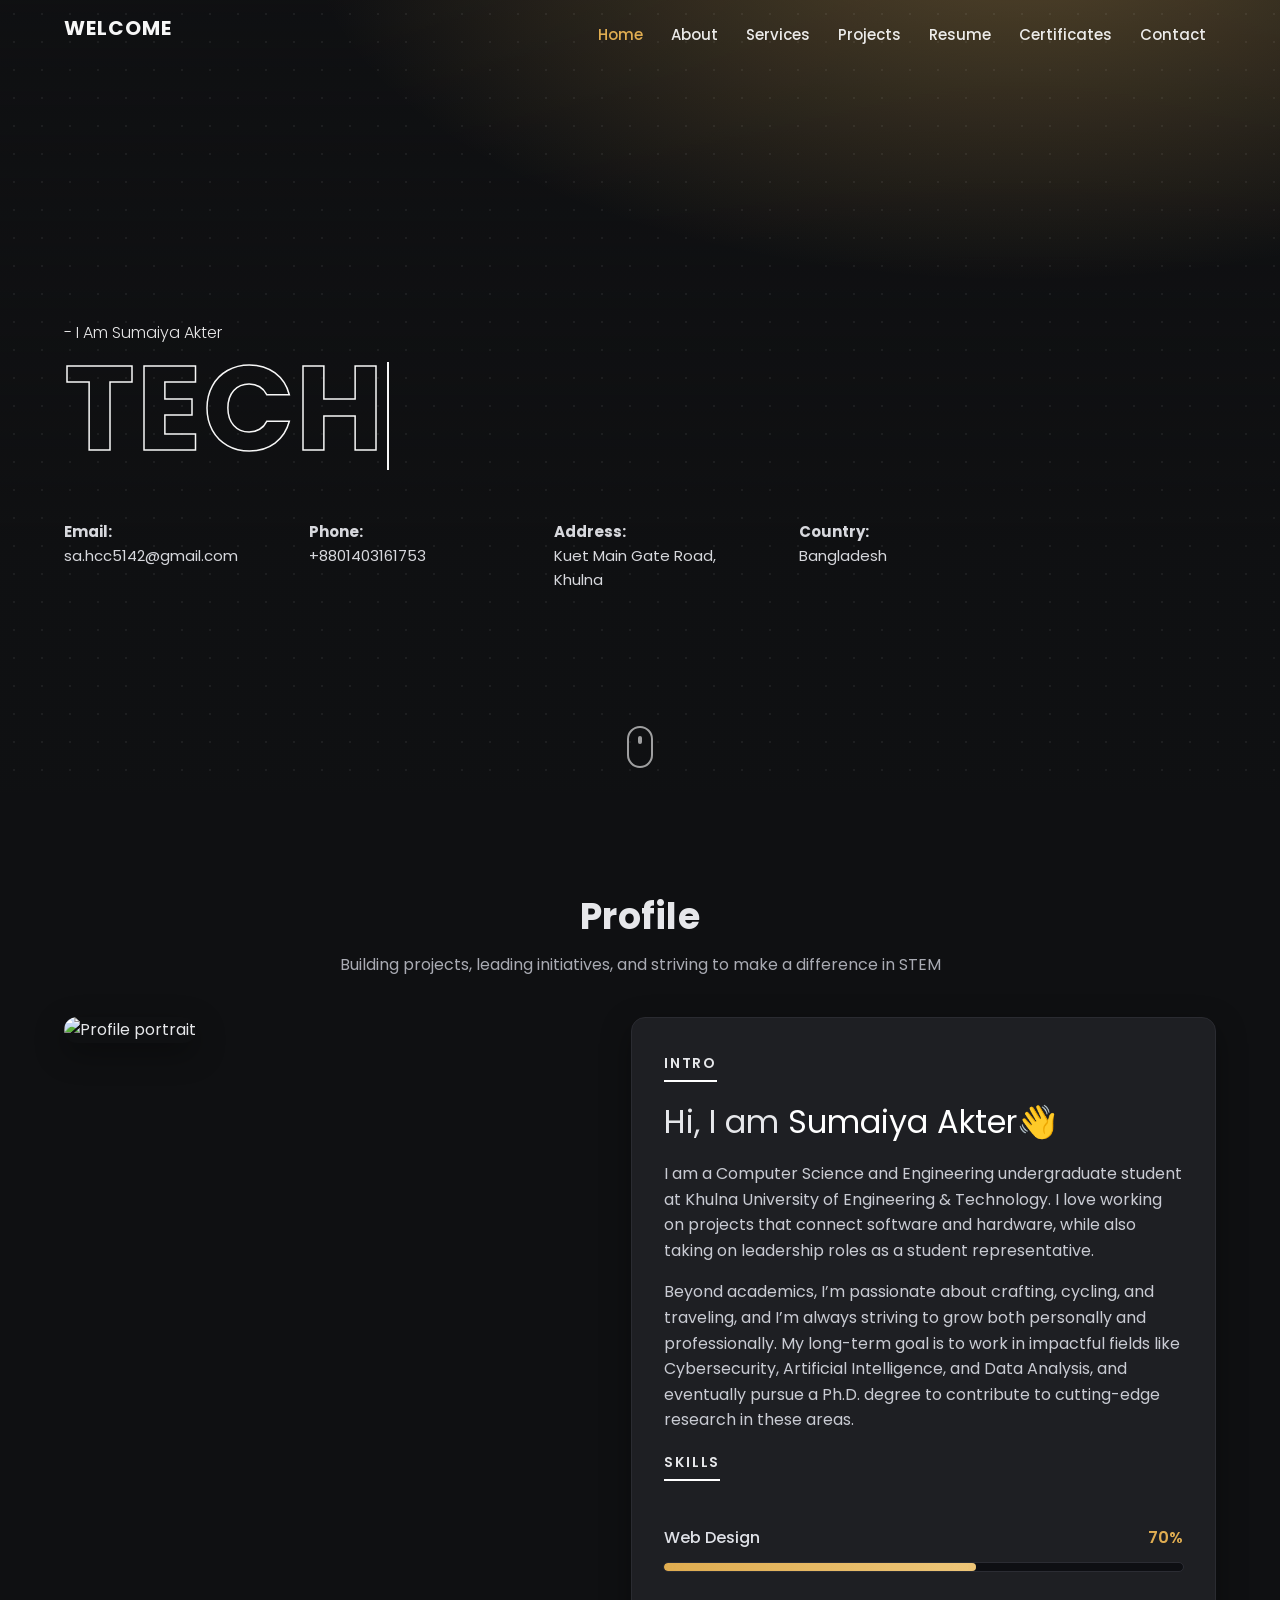
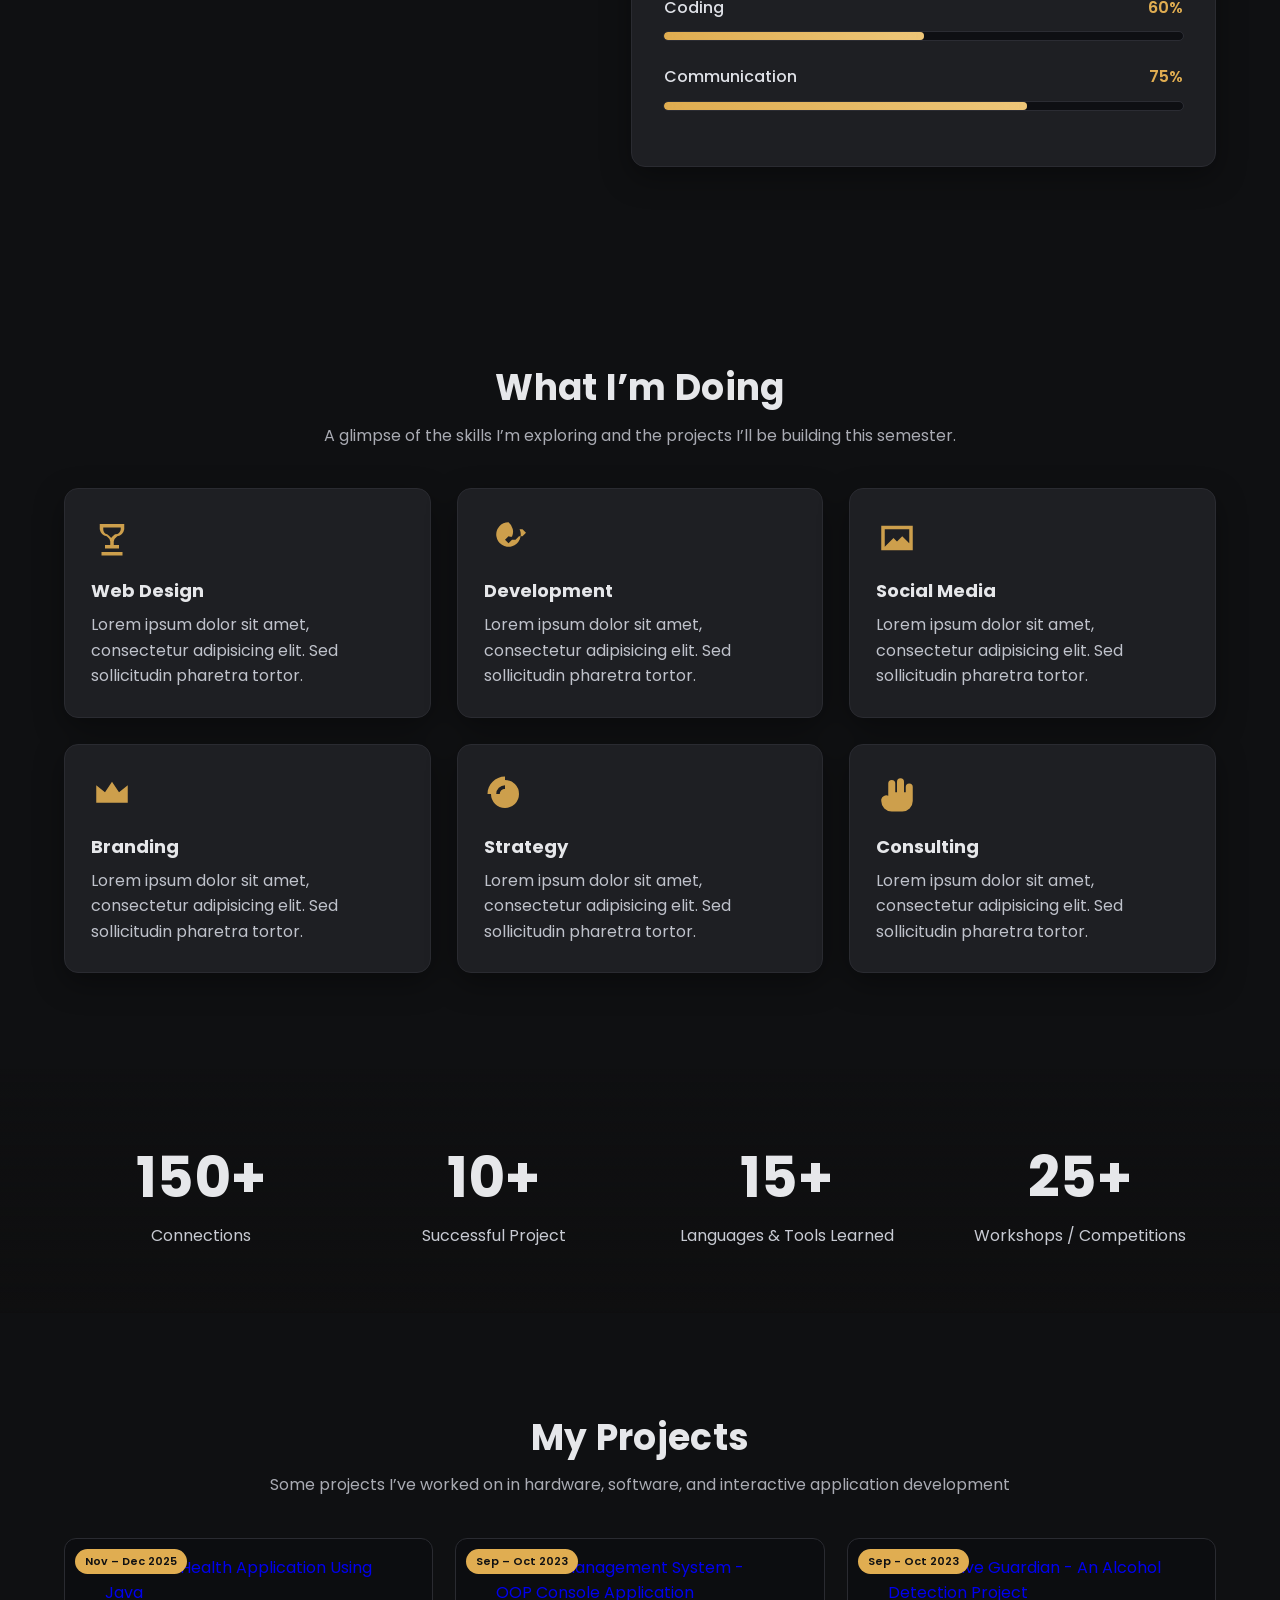
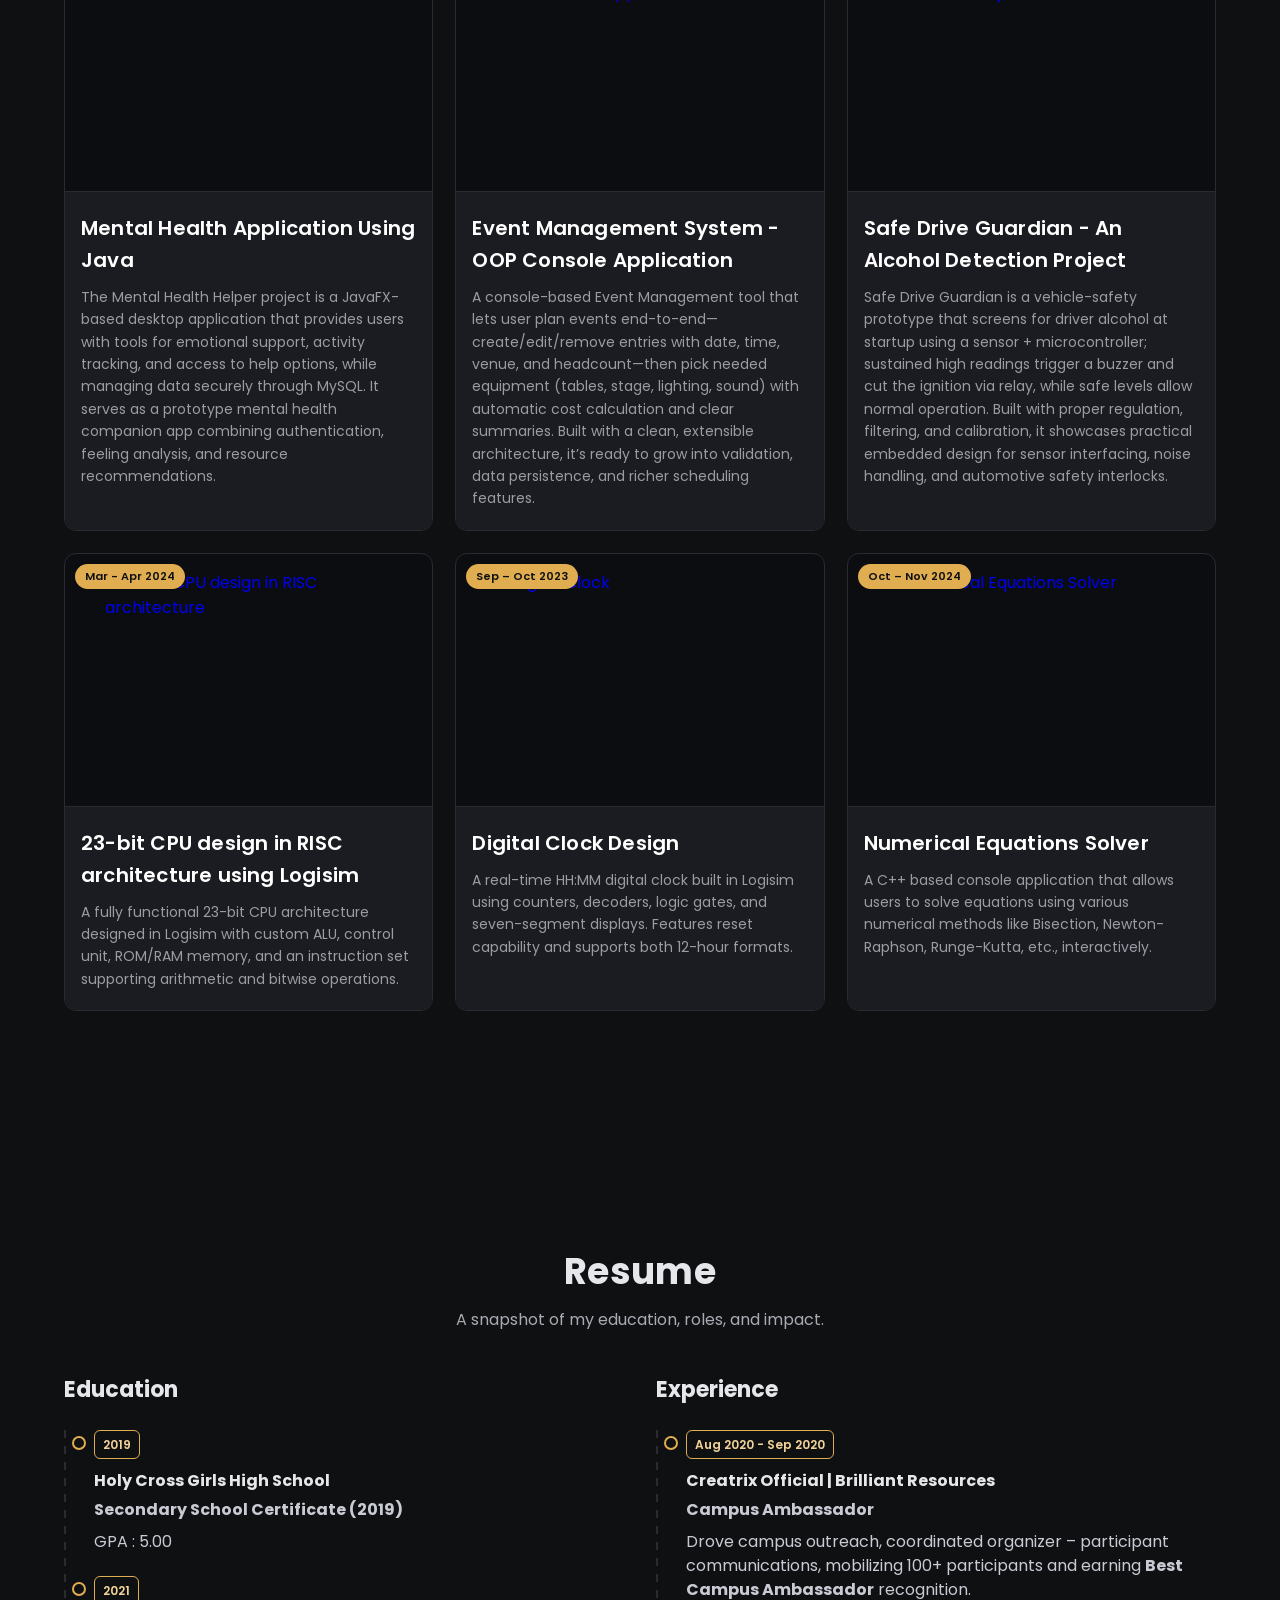
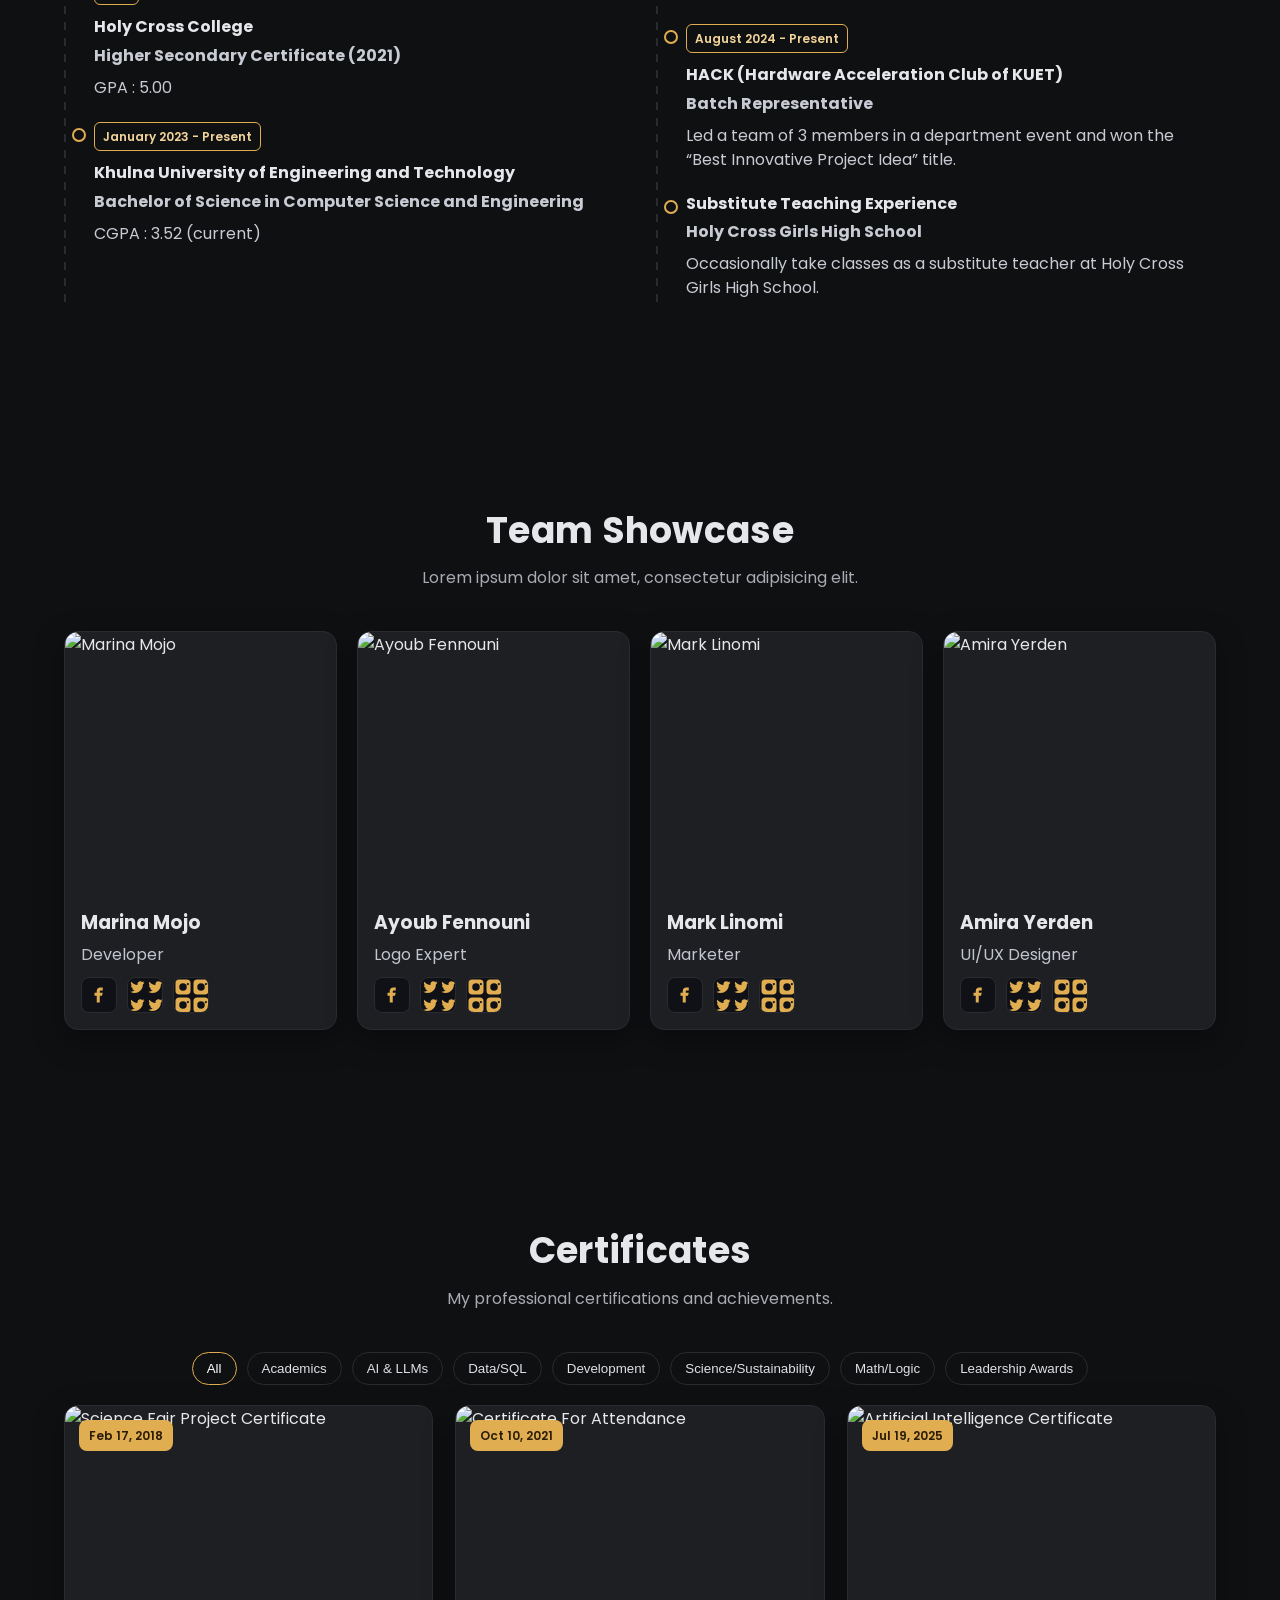
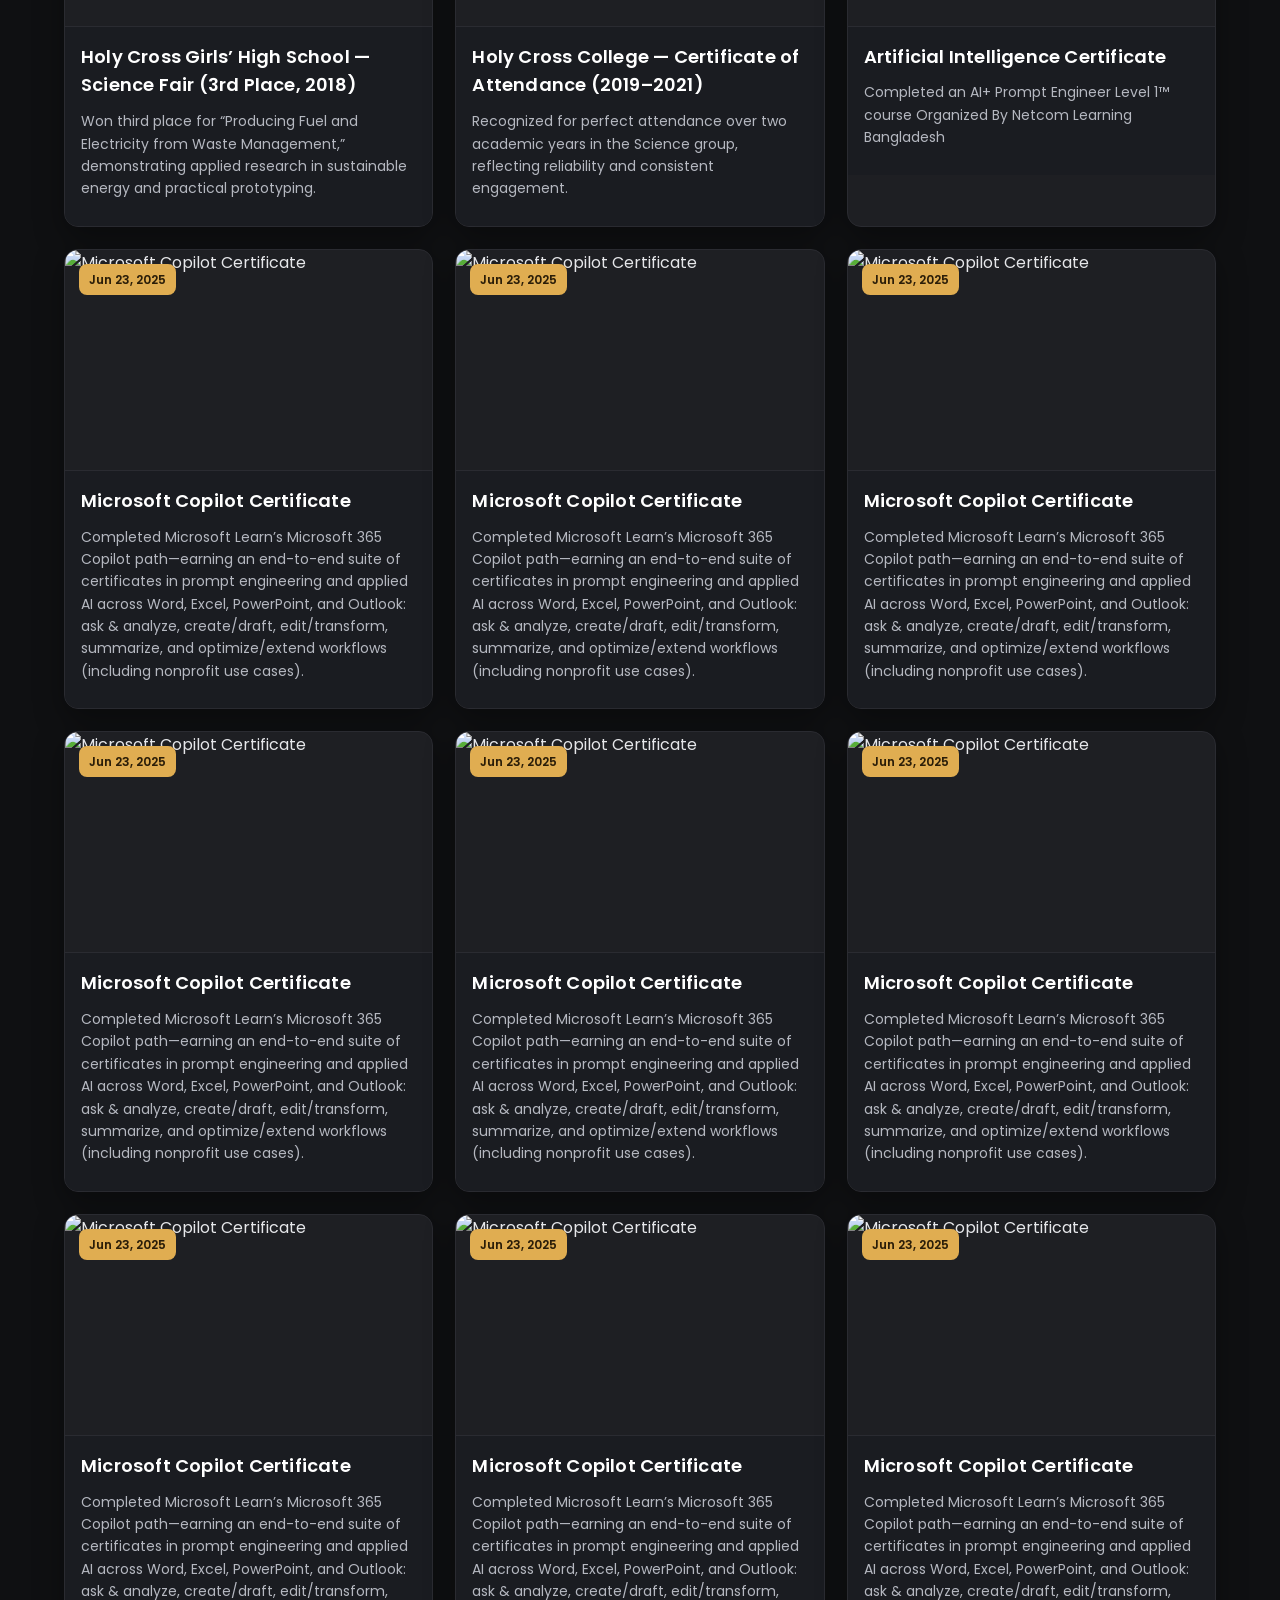
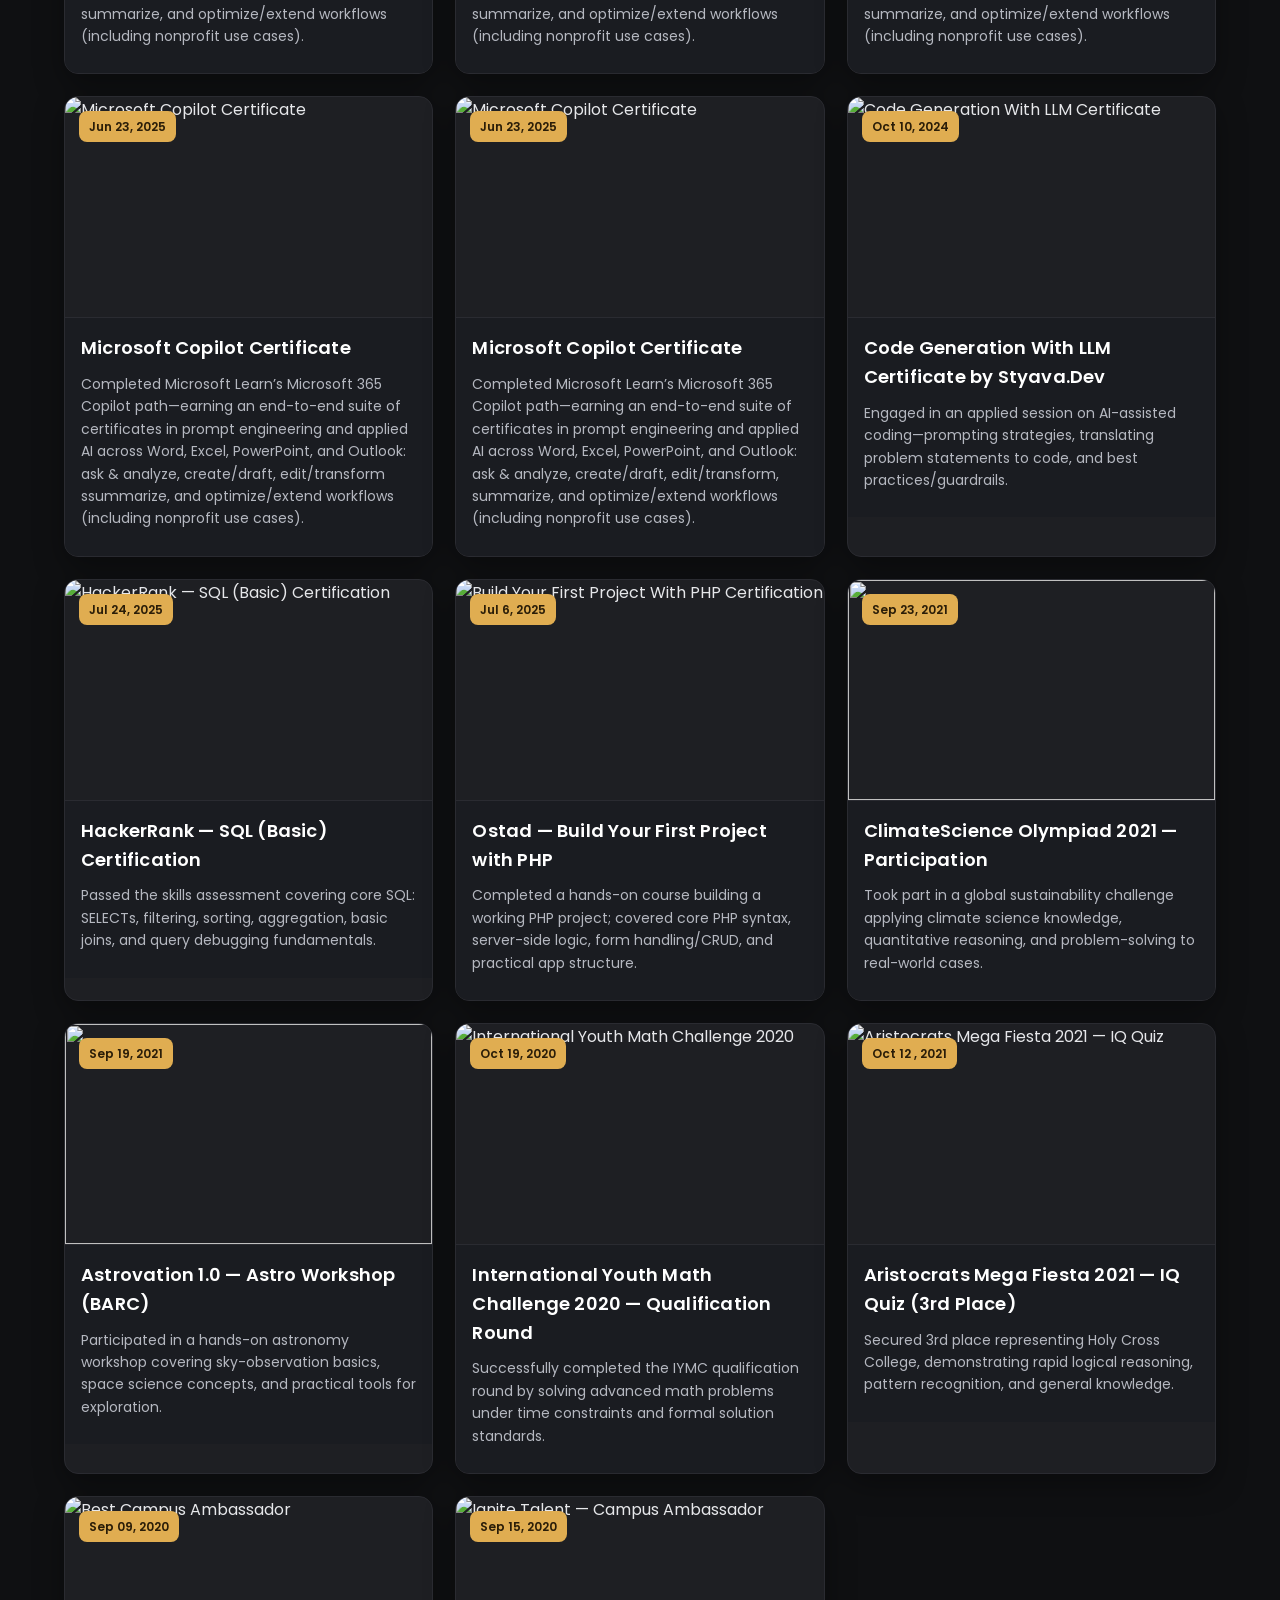
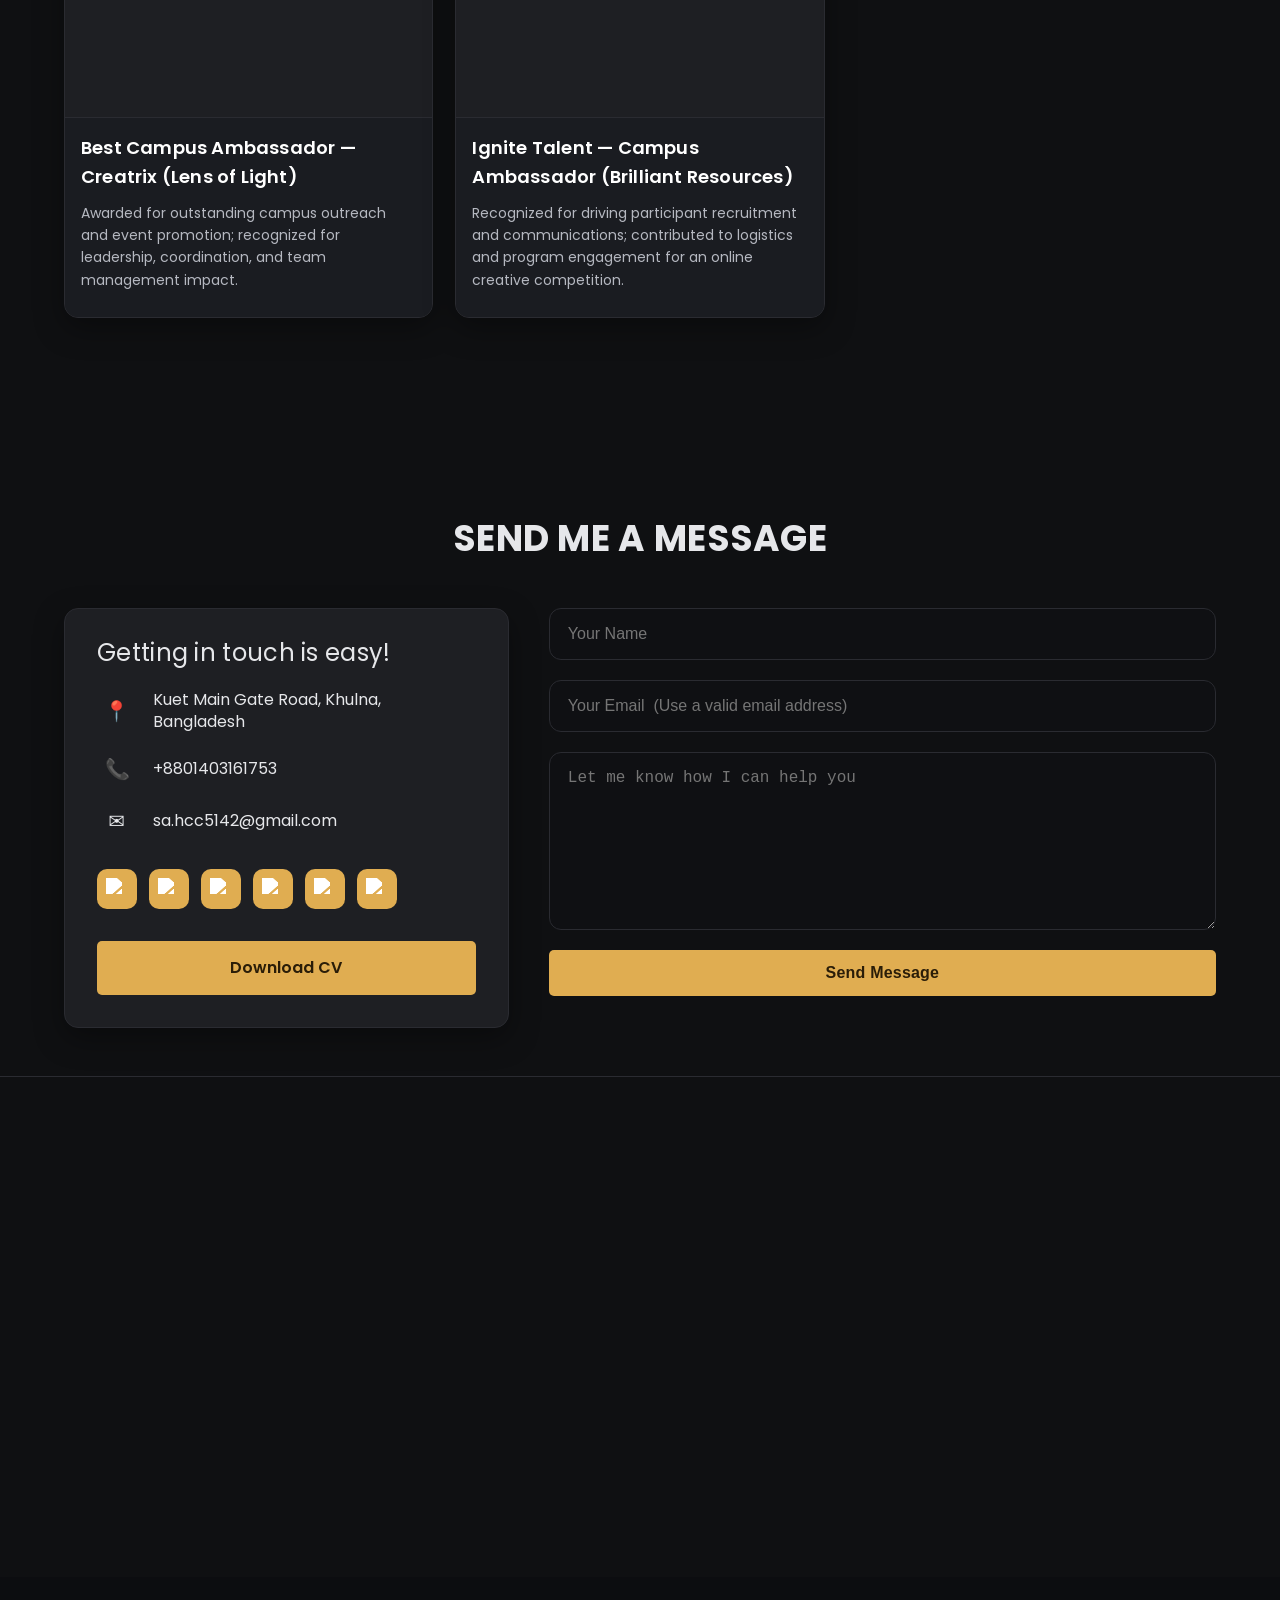
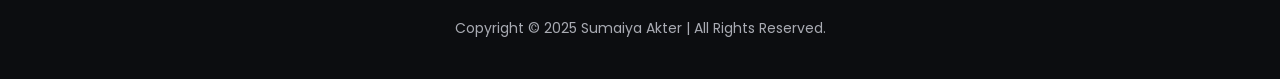
==== index.html @ 05c69090 "Add files via upload" ====
<!doctype html>
<html lang="en" class="no-js">
<head>
  <meta charset="utf-8" />
  <meta name="viewport" content="width=device-width, initial-scale=1" />
  <title>Sumaiya – Portfolio</title>
  <link rel="preconnect" href="https://fonts.gstatic.com" crossorigin>
  <link href="https://fonts.googleapis.com/css2?family=Poppins:wght@300;400;600;700&display=swap" rel="stylesheet">
  <link rel="stylesheet" href="styles.css" />
</head>
<body>

  <!-- ===== Header / Nav (fixed) ===== -->
  <header class="site-header" id="header">
    <div class="container header-inner">
      <a class="logo" href="#home" aria-label="sumaiya home">
        <span class="logo-text" id="logoText"></span>
      </a>

      <button class="nav-toggle" id="navToggle" aria-label="Open Menu" aria-expanded="false">
        <span></span><span></span><span></span>
      </button>

      <nav class="nav" id="nav">
        <ul>
          <li><a class="nav-link active" href="#home">Home</a></li>
          <li><a class="nav-link" href="#about">About</a></li>
          <li><a class="nav-link" href="#services">Services</a></li>
          <li><a class="nav-link" href="#projects">Projects</a></li>
          <li><a class="nav-link" href="#resume">Resume</a></li>
          <li><a class="nav-link" href="#certificates">Certificates</a></li>
          <li><a class="nav-link" href="#contact">Contact</a></li>
        </ul>
      </nav>
    </div>
  </header>

  <!-- ===== Hero ===== -->
  <section class="hero" id="home" aria-label="Intro section">
    <div class="hero-bg" role="img" aria-label="city light"></div>
    <div class="container hero-inner">
      <p class="eyebrow">- I Am Sumaiya Akter</p>
      <h1 class="hero-title typewriter" id="typewriter" aria-label="Dynamic Title"></h1>

      <div class="hero-meta">
        <div><strong>Email:</strong> sa.hcc5142@gmail.com</div>
        <div><strong>Phone:</strong><br> +8801403161753</div>
        <div><strong>Address:</strong><br>Kuet Main Gate Road,<br>Khulna</div>
        <div><strong>Country:</strong><br>Bangladesh </div>
      </div>
    </div>
    <a class="scroll-down" href="#about" aria-label="Scroll to About"></a>
  </section>

  <!-- ===== Profile / About ===== -->
  <section class="section" id="about">
    <div class="container">
      <header class="section-head">
        <h2>Profile</h2>
        <p class="section-sub">Building projects, leading initiatives, and striving to make a difference in STEM</p>
      </header>

      <div class="about-grid">
        <div class="about-photo">
          <img src="IMG_me_without_bg.png" alt="Profile portrait">
        </div>

        <div class="about-card">
          <article>
            <span class="kicker">Intro</span>
            <h3>Hi, I am <span class="accent">Sumaiya Akter👋</span></h3>
            <p>
            I am a Computer Science and Engineering undergraduate student at Khulna University of Engineering & Technology. 
            I love working on projects that connect software and hardware, while also taking on leadership roles as a student representative. 
            </p>
            <p>
            Beyond academics, I’m passionate about crafting, cycling, and traveling, and I’m always striving to grow both personally and professionally. 
            My long-term goal is to work in impactful fields like Cybersecurity, Artificial Intelligence, and Data Analysis, and eventually pursue a Ph.D. degree to contribute to cutting-edge research in these areas.
            </p>
            
            <span class="kicker">skills</span>
            <div class="skills">
                <div class="skill">
                <div class="skill-top">
                  <span>Web Design</span><span class="skill-val">70%</span>
                </div>
                <div class="bar" data-value="60"></div>
              </div>
              <div class="skill">
                <div class="skill-top">
                  <span>Coding</span><span class="skill-val">60%</span>
                </div>
                <div class="bar" data-value="50"></div>
              </div>
          
              <div class="skill">
                <div class="skill-top">
                  <span>Communication</span><span class="skill-val">75%</span>
                </div>
                <div class="bar" data-value="70"></div>
              </div>
          
            </div>
          </article>
        </div>
      </div>
    </div>
  </section>

  <!-- ===== Services ===== -->
  <section class="section" id="services">
    <div class="container">
      <header class="section-head">
        <h2>What I’m Doing</h2>
        <p class="section-sub">A glimpse of the skills I’m exploring and the projects I’ll be building this semester.</p>
      </header>

      <div class="services-grid">
        <!-- 6 items -->
        <div class="service-card">
          <div class="icon gold" aria-hidden="true">
            <!-- Trophy -->
            <svg viewBox="0 0 24 24"><path d="M5 4h14v3a5 5 0 0 1-4 4 5 5 0 0 0-2 3v2h3v2H8v-2h3v-2a5 5 0 0 0-2-3 5 5 0 0 1-4-4V4zm2 3a3 3 0 0 0 2.244 2.905C9.9 10.21 11 11.4 11.5 12c.5-.6 1.6-1.79 2.256-2.095A3 3 0 0 0 17 7V6H7v1zM6 20h12v2H6z"/></svg>
          </div>
          <h3>Web Design</h3>
          <p>Lorem ipsum dolor sit amet, consectetur adipisicing elit. Sed sollicitudin pharetra tortor.</p>
        </div>

        <div class="service-card">
          <div class="icon gold">
            <!-- Key -->
            <svg viewBox="0 0 24 24"><path d="M14 3a7 7 0 1 0 6.32 4H22l2 2-2 2h-2l-2 2h-2l-2 2-2-2 2-2a6.97 6.97 0 0 0 2 .32A7 7 0 0 0 14 3z"/></svg>
          </div>
          <h3>Development</h3>
          <p>Lorem ipsum dolor sit amet, consectetur adipisicing elit. Sed sollicitudin pharetra tortor.</p>
        </div>

        <div class="service-card">
          <div class="icon gold">
            <!-- Image -->
            <svg viewBox="0 0 24 24"><path d="M21 19V5H3v14h18zM5 7h14v8l-4-4-3 3-2-2L5 17V7z"/></svg>
          </div>
          <h3>Social Media</h3>
          <p>Lorem ipsum dolor sit amet, consectetur adipisicing elit. Sed sollicitudin pharetra tortor.</p>
        </div>

        <div class="service-card">
          <div class="icon gold">
            <!-- Crown -->
            <svg viewBox="0 0 24 24"><path d="M3 7l5 4 4-6 4 6 5-4v10H3V7z"/></svg>
          </div>
          <h3>Branding</h3>
          <p>Lorem ipsum dolor sit amet, consectetur adipisicing elit. Sed sollicitudin pharetra tortor.</p>
        </div>

        <div class="service-card">
          <div class="icon gold">
            <!-- Strategy / target -->
            <svg viewBox="0 0 24 24"><path d="M12 2v2a8 8 0 1 1-8 8H2C2 6.48 6.48 2 12 2zm0 5a5 5 0 0 0-5 5H5a7 7 0 1 1 7 7v-2a5 5 0 1 0-5-5h2a3 3 0 1 1 3 3v-6z"/></svg>
          </div>
          <h3>Strategy</h3>
          <p>Lorem ipsum dolor sit amet, consectetur adipisicing elit. Sed sollicitudin pharetra tortor.</p>
        </div>

        <div class="service-card">
          <div class="icon gold">
            <!-- Hand -->
            <svg viewBox="0 0 24 24"><path d="M7 11V6a2 2 0 1 1 4 0v5h1V5a2 2 0 1 1 4 0v6h1V8a2 2 0 1 1 4 0v8a6 6 0 0 1-6 6H9a6 6 0 0 1-6-6v-1a3 3 0 0 1 4-2z"/></svg>
          </div>
          <h3>Consulting</h3>
          <p>Lorem ipsum dolor sit amet, consectetur adipisicing elit. Sed sollicitudin pharetra tortor.</p>
        </div>
      </div>
    </div>
  </section>

  <!-- ===== Stats / Counters with parallax ===== -->
  <section class="stats">
    <div class="stats-bg" role="img" aria-label="City light background"></div>
    <div class="container stats-grid">
      <div class="stat"><div class="num" data-count="150">0</div><div class="label">Connections</div></div>
      <div class="stat"><div class="num" data-count="10">0</div><div class="label">Successful Project</div></div>
      <div class="stat"><div class="num" data-count="15">0</div><div class="label">Languages & Tools Learned</div></div>
      <div class="stat"><div class="num" data-count="25">0</div><div class="label">Workshops / Competitions</div></div>
    </div>
  </section>

  <!-- ===== Projects ===== -->
  <section class="section" id="projects">
    <div class="container">
      <header class="section-head">
        <h2>My Projects</h2>
        <p class="section-sub">Some projects I’ve worked on in hardware, software, and interactive application development</p>
      </header>

       <div class="project-grid">
        
        <!-- Project 1: Java Mental Health Application -->
         <a class="tile" href="#" aria-label="Mental Health Application" data-github="https://github.com/sa-hcc5142/desktop_project_2_2"
          data-summary="My Mental Health Helper project is a desktop application designed to support users in managing their mental well-being
          through structured interfaces like login, feeling analysis, help options, shared activities, and fun activities. The project ensures
          secure authentication using MySQL and manages user data through CRUD operations with MySQL, while JSON parsing helps in handling
          structured content such as recommendations and activity data. For the prototype, I am implementing core functionalities in a minimal
          way—such as a basic login system, hard-coded help options, keyword-based feeling analysis, and simple streak/activity tracking—to
          demonstrate the workflow before expanding into a more complete version. Each interface is being built with JavaFX, ensuring user-friendly
          navigation while handling backend operations in a straightforward, starter-friendly manner. This project not only introduces me to
          integrating authentication, database operations, and GUI development but also helps me learn how to design scalable modular applications.
          Ultimately, it will enrich my app development knowledge by giving me hands-on experience with combining UI/UX, database management, and backend logic into a single cohesive system.">
          <div class="badge">Nov – Dec 2025</div>
            <figure class="tile-media">
            <img src="Projects/mental_health_helper.png" alt="Mental Health Application Using Java">
            <figcaption class="tile-overlay">
              <div class="sv-title">Mental Health Helper</div>
              <div class="sv-sub">Desktop Application</div>
              <div class="sv-meta">MySQL • JSON Parsing • JavaFX</div>
            </figcaption>
          </figure>
          <div class="tile-content">
            <h3>Mental Health Application Using Java</h3>
            <p>The Mental Health Helper project is a JavaFX-based desktop application that provides users with tools for emotional support, activity tracking, and access to help options, while managing data securely through MySQL. It serves as a prototype mental health companion app combining authentication, feeling analysis, and resource recommendations.</p>
          </div>
        </a>

         <!-- Project 2: OOP Console Application -->
        <a class="tile" href="#" aria-label="Event Management System" data-github="https://github.com/sa-hcc5142/Event_Management_Project-1-2-"
        data-summary="I built a C++ console Event Management System with a menu to add, delete, and display events. The core design uses OOP:
        an abstract Event base, EventType subclasses (e.g., Conference, TradeShow), and an EventDetails class holding name, date, time, location,
        and participant count. An Equipment hierarchy (Tables, Chairs, Stage, Lighting, Sound, Storage) plus an EquipmentManager lets users select
        items and computes total cost. An EventManager stores vector<Event*>, supports dynamic add/remove, and prints costed summaries; operator
        overloading (>>, <<) streamlines input/output. This project strengthened my grasp of inheritance, polymorphism, encapsulation, abstraction,
        STL containers, and dynamic memory management. It’s a realistic foundation I can extend with validation, persistence, and richer scheduling features.">
          <div class="badge">Sep – Oct 2023</div>
          <figure class="tile-media">
            <img src="Projects/event_management.png" alt="Event Management System - OOP Console Application">
            <figcaption class="tile-overlay">
              <div class="sv-title">Event Organizer and Scheduler</div>
              <div class="sv-sub">Console Application</div>
              <div class="sv-meta">OOP • STL • DMA</div>
            </figcaption>
          </figure>
          <div class="tile-content">
            <h3>Event Management System - OOP Console Application</h3>
            <p>A console-based Event Management tool that lets user plan events end-to-end—create/edit/remove entries with date, time, venue, and headcount—then pick needed equipment (tables, stage, lighting, sound) with automatic cost calculation and clear summaries.
            Built with a clean, extensible architecture, it’s ready to grow into validation, data persistence, and richer scheduling features.</p>
          </div>
        </a>
     
        <!-- Project 3 : Hardware Project -->
        <a class="tile" href="#" aria-label="Safe Drive Guardian" data-github="https://github.com/sa-hcc5142/safe_drive_guardian"
        data-summary="I along with my two teammates built Safe Drive Guardian, a hardware prototype that detects driver alcohol
        and prevents unsafe starts. An alcohol sensor (MQ-series) near the steering area feeds an Arduino-class microcontroller
        via ADC; after a short warm-up and baseline read, the MCU applies simple filtering + threshold logic. If the level stays
        high for a few samples, it triggers a buzzer warning and drives an engine-disable relay/ignition cut; below-threshold
        values re-enable normal operation. The circuit includes 12V→5V regulation, transistor drivers for the relay/buzzer, and
        status LEDs (optional display). we verified it with repeated trials (clean air vs. alcohol vapor), adjusting the threshold
        for reliability. Building it strengthened our skills in sensor interfacing, calibration, ADC scaling/noise filtering,
        power/driver electronics, and safety interlocks—practical embedded + automotive fundamentals.">
          <div class="badge">Sep - Oct 2023</div>
          <figure class="tile-media">
            <img src="Projects/safe_drive_guardian.png" alt="Safe Drive Guardian - An Alcohol Detection Project">
            <figcaption class="tile-overlay">
              <div class="sv-title">Real Life Problem Based Project</div>
              <div class="sv-sub">Hardware Prototype</div>
              <div class="sv-meta">Arduino UNO • Alcohol Sensor • Motor Driver Operations</div>
            </figcaption>
          </figure>
          <div class="tile-content">
            <h3>Safe Drive Guardian - An Alcohol Detection Project</h3>
            <p>Safe Drive Guardian is a vehicle-safety prototype that screens for driver alcohol at startup using a sensor + microcontroller; sustained high readings trigger a buzzer and cut the ignition via relay, while safe levels allow normal operation.
              Built with proper regulation, filtering, and calibration, it showcases practical embedded design for sensor interfacing, noise handling, and automotive safety interlocks.</p>
          </div>
        </a>

        <!-- Project 4: 23-Bit CPU Design -->
        <a class="tile" href="#" aria-label="23-Bit CPU Design Project" data-github="https://github.com/sa-hcc5142/23_bit_cpu_design_using_RISC_architecture-2-1-"
        data-summary="I built a 23-bit RISC-style CPU in Logisim with the essential blocks—PC, Instruction Memory + IR, a hard-wired Control Unit, Register File,
        ALU, Data Memory, and status flags (Z, N, V, C). The CPU executes a small ISA (LOAD, STORE, ADD, SUB, AND, OR, JUMP, HALT) via a simple fetch → decode →
        execute sequence driven by the control signals. Data movement uses a MAR/MBR interface: MAR holds the address, MBR carries data to/from memory, and results
        from the ALU update the flags. The design is intentionally minimal: fixed-width (23-bit) datapath, no pipelining, and a hardwired control FSM that asserts
        register enables, ALU op bits, memory R/W, and PC updates. I validated the machine with short programs (e.g., ADD: fetch opcode, load operands to MBR, ALU
        add, write back, set flags, step PC). Building this tied the instruction format directly to datapath wiring and control timing, clarifying how IR fields
        drive muxes and enables. It strengthened my grasp of two’s-complement arithmetic, flag logic, and how control/flags influence flow (e.g., JUMP). Overall,
        it gave me hands-on practice with CPU datapath integration, hardwired control, and step-by-step verification—core computer-architecture skills.">
          <div class="badge">Mar - Apr 2024</div>
         <figure class="tile-media">
            <img src="Projects/23bit_risc_cpu_logisim.png" alt="23-bit CPU design in RISC architecture">
            <figcaption class="tile-overlay">
              <div class="sv-title">23-Bit CPU Design</div>
              <div class="sv-sub">RISC Architecture</div>
              <div class="sv-meta">ALU • Control Unit • ROM/RAM</div>
            </figcaption>
          </figure>
          <div class="tile-content">
            <h3>23-bit CPU design in RISC architecture using Logisim</h3>
            <p>A fully functional 23-bit CPU architecture designed in Logisim with custom ALU, control unit, ROM/RAM memory, and an instruction set supporting arithmetic and bitwise operations.</p>
          </div>
        </a>

        <!-- Project 5: Digital Clock with exclusion of '20' in logisim -->
        <a class="tile" href="#" aria-label="Digital Clock Project" data-github="https://github.com/sa-hcc5142/Digital_Clock_Project-1-2-"
        data-summary="I along with my other teammate built a digital clock in Logisim where 1 minute = 59 seconds and 1 hour = 59 minutes,
        and the value “20” is skipped in both seconds and minutes. The design uses T flip-flop–based counters (sync/async) for seconds (0–59 except 20),
        minutes (0–59 except 20), and hours (0–23), plus combinational “skip-20” logic that detects 20 and inhibits the next increment. We designed a 0–9
        seven-segment decoder from K-map equations and drove dual 7-segment displays for each field. A reset/clear line initializes all counters, and carry-out
        from seconds → minutes → hours advances the next stage. We verified the circuit by simulation, checking the skip behavior and display updates. This project
        strengthened my grasp of sequential design (counters, T-FFs, state transitions), combinational control (detect/inhibit), and decoder design—core skills in digital logic.">
          <div class="badge">Sep – Oct 2023</div>
          <figure class="tile-media">
            <img src="Projects/Clock_project_1.png" alt="Digital Clock">
            <figcaption class="tile-overlay">
              <div class="sv-title">Digital Clock</div>
              <div class="sv-sub">Skip “20” • Real-time HH:MM</div>
              <div class="sv-meta">Counters • 7-Segment • Flip-Flops • Logic Gates</div>
            </figcaption>
          </figure>
          <div class="tile-content">
            <h3>Digital Clock Design</h3>
            <p>A real-time HH:MM digital clock built in Logisim using counters, decoders, logic gates, and seven-segment displays. Features reset capability and supports both 12-hour formats.</p>
          </div>
        </a>

        <!-- Project 6: Numerical Equations Solver -->
        <a class="tile" href="#" aria-label="Numerical Equations Solver" data-github="https://github.com/Farid-43/Console_Application_Development_Using_Numerical_Methods"
        data-summary="I along with my two teammates built a C++ console app that implements core numerical methods for study and comparison: linear system solvers (Jacobi, Gauss–Seidel, Gauss,
        Gauss–Jordan, LU), nonlinear root-finders (Bisection, False Position, Secant, Newton–Raphson), RK4 for first-order ODEs, and matrix inversion. Each routine reads user input, applies
        convergence checks and iteration limits, and prints step-by-step updates or final solutions. For linear methods, We handled diagonal dominance/pivoting where appropriate; for root-finding,
        We used tolerances and iteration caps; for RK4, We computed k1–k4 and advance y precisely. The app’s structure makes it easy to run the same problem across multiple methods and compare behavior.
        Building this strengthened our understanding of convergence, stability, conditioning, and floating-point effects while turning textbook algorithms into working code.">
          <div class="badge">Oct – Nov 2024</div>
             <figure class="tile-media">
            <img src="Projects/numerical_methods_solver.png" alt="Numerical Equations Solver">
            <figcaption class="tile-overlay">
              <div class="sv-title">Numerical Methods Based</div>
              <div class="sv-sub">Console Application</div>
              <div class="sv-meta">Roots • ODEs • Linear Algebra</div>
            </figcaption>
          </figure>
          <div class="tile-content">
            <h3>Numerical Equations Solver</h3>
            <p>A C++ based console application that allows users to solve equations using various numerical methods like Bisection, Newton-Raphson, Runge-Kutta, etc., interactively.</p>
          </div>
        </a>

        

       
      </div>
    </div>
  </section>

  <!-- ===== Resume ===== -->
  <section class="section" id="resume">
    <div class="container">
      <header class="section-head">
        <h2>Resume</h2>
        <p class="section-sub">A snapshot of my education, roles, and impact.</p>
      </header>

      <div class="resume-grid">
        <div>
          <h3 class="resume-col-title">Education</h3>
          <div class="timeline">
            <div class="item">
              <span class="year">2019</span>
              <h4>Holy Cross Girls High School</h4>
              <p><strong>Secondary School Certificate (2019)</strong></p>
              <p>GPA : 5.00</p>
            </div>
            <div class="item">
              <span class="year">2021</span>
              <h4>Holy Cross College</h4>
              <p><strong>Higher Secondary Certificate (2021)</strong></p>
              <p>GPA : 5.00</p>
            </div>
            <div class="item">
              <span class="year">January 2023 - Present</span>
              <h4>Khulna University of Engineering and Technology</h4>
              <p><strong>Bachelor of Science in Computer Science and Engineering</strong></p>
              <p>CGPA : 3.52 (current)</p>
            </div>
          </div>
        </div>

        <div>
          <h3 class="resume-col-title">Experience</h3>
          <div class="timeline">
            <div class="item">
              <span class="year">Aug 2020 - Sep 2020</span>
              <h4>Creatrix Official | Brilliant Resources</h4>
              <p><strong>Campus Ambassador</strong></p>
              <p>Drove campus outreach, coordinated organizer – participant communications, mobilizing 100+ participants and earning <strong>Best Campus Ambassador</strong> recognition.</p>
            </div>
            <!--
            <div class="item">
              <span class="year">May 2024 - Present</span>
              <h4>HCCAK (Holy Cross College Association of KUET)</h4>
              <p><strong>Assistant General Secretary</strong></p>
              <p>Organized annual programs and volunteered in university admission fairs.</p>
            </div>
          -->
            <div class="item">
              <span class="year">August 2024 - Present</span>
              <h4>HACK (Hardware Acceleration Club of KUET)</h4>
              <p><strong>Batch Representative</strong></p>
              <p>Led a team of 3 members in a department event and won the “Best Innovative Project Idea” title.</p>
            </div>
            <!--
            <div class="item">
              <span class="year">December 2024 - Present</span>
              <h4>KRS (KUET Research Society)</h4>
              <p><strong>General Member</strong></p>
              <p>Organized club activities and volunteered in club events.</p>
            </div>
            -->
              <div class="item">
              <h4>Substitute Teaching Experience</h4>
              <p><strong>Holy Cross Girls High School</strong></p>
              <p>Occasionally take classes as a substitute teacher at Holy Cross Girls High School.</p>
            </div>
          </div>
        </div>
      </div>
    </div>
  </section>

  <!-- ===== Team ===== -->
  <section class="section" id="team">
    <div class="container">
      <header class="section-head">
        <h2>Team Showcase</h2>
        <p class="section-sub">Lorem ipsum dolor sit amet, consectetur adipisicing elit.</p>
      </header>

      <div class="team-grid">
        <!-- 4 members -->
        <article class="member">
          <img src="https://images.unsplash.com/photo-1547425260-76bcadfb4f2c?q=80&w=1200&auto=format&fit=crop" alt="Marina Mojo">
          <div class="member-info">
            <h3>Marina Mojo</h3>
            <p>Developer</p>
            <div class="social">
              <a href="#" aria-label="Facebook" class="fb" title="Facebook"></a>
              <a href="#" aria-label="Twitter" class="tw" title="Twitter"></a>
              <a href="#" aria-label="Instagram" class="ig" title="Instagram"></a>
            </div>
          </div>
        </article>

        <article class="member">
          <img src="https://images.unsplash.com/photo-1568605114967-8130f3a36994?q=80&w=1200&auto=format&fit=crop" alt="Ayoub Fennouni">
          <div class="member-info">
            <h3>Ayoub Fennouni</h3>
            <p>Logo Expert</p>
            <div class="social">
              <a href="#" class="fb" aria-label="Facebook"></a>
              <a href="#" class="tw" aria-label="Twitter"></a>
              <a href="#" class="ig" aria-label="Instagram"></a>
            </div>
          </div>
        </article>

        <article class="member">
          <img src="https://images.unsplash.com/photo-1506794778202-cad84cf45f1d?q=80&w=1200&auto=format&fit=crop" alt="Mark Linomi">
          <div class="member-info">
            <h3>Mark Linomi</h3>
            <p>Marketer</p>
            <div class="social">
              <a href="#" class="fb" aria-label="Facebook"></a>
              <a href="#" class="tw" aria-label="Twitter"></a>
              <a href="#" class="ig" aria-label="Instagram"></a>
            </div>
          </div>
        </article>

        <article class="member">
          <img src="https://images.unsplash.com/photo-1544005316-04ce1f7bfae9?q=80&w=1200&auto=format&fit=crop" alt="Amira Yerden">
          <div class="member-info">
            <h3>Amira Yerden</h3>
            <p>UI/UX Designer</p>
            <div class="social">
              <a href="#" class="fb" aria-label="Facebook"></a>
              <a href="#" class="tw" aria-label="Twitter"></a>
              <a href="#" class="ig" aria-label="Instagram"></a>
            </div>
          </div>
        </article>
      </div>
    </div>
  </section>

  <!-- ===== Certificates ===== -->
  <section class="section" id="certificates">
    <div class="container">
      <header class="section-head">
        <h2>Certificates</h2>
        <p class="section-sub">My professional certifications and achievements.</p>
      </header>

      <ul class="filters" id="certFilters" role="tablist" aria-label="Certificate filters">
        <li><button class="active" data-filter="all">All</button></li>
        <li><button data-filter="academics">Academics</button></li>
        <li><button data-filter="ai-llms">AI & LLMs</button></li>
         <li><button data-filter="data-sql">Data/SQL</button></li>
         <li><button data-filter="development">Development</button></li>
        <li><button data-filter="science-sustainability">Science/Sustainability</button></li>
        <li><button data-filter="math-logic">Math/Logic</button></li>
        <li><button data-filter="leadership-awards">Leadership Awards</button></li>
      </ul>

     <div class="certificateGrid" id="certificateGrid">
        <!-- Certificate tiles with data-cat for filtering -->


          <!-- Academics Certificate -->
        
        <a class="post" data-cat="academics" href="#" aria-label="Academic Certificate">
          <div class="badge">Feb 17, 2018</div>
          <img src="Certificates/Academic_science_fair.jpg" alt="Science Fair Project Certificate">
           <div class="tile-content">
            <h3>Holy Cross Girls’ High School — Science Fair (3rd Place, 2018)</h3>
            <p>Won third place for “Producing Fuel and Electricity from Waste Management,” demonstrating applied research in sustainable energy and practical prototyping.</p>
          </div>
        </a>
        <a class="post" data-cat="academics" href="#" aria-label="Academic Certificate">
          <div class="badge">Oct 10, 2021</div>
          <img src="Certificates/Academic_attendence.jpg" alt="Certificate For Attendance">
           <div class="tile-content">
            <h3>Holy Cross College — Certificate of Attendance (2019–2021)</h3>
            <p>Recognized for perfect attendance over two academic years in the Science group, reflecting reliability and consistent engagement.</p>
          </div>
        </a>

      
          <!-- AI Certificate --> 
        <a class="post" data-cat="ai-llms" href="#" aria-label="Artificial Intelligence Certificate">
          <div class="badge">Jul 19, 2025</div>
          <img src="Certificates/Certificate_agentx.jpg" alt="Artificial Intelligence Certificate">
           <div class="tile-content">
            <h3>Artificial Intelligence Certificate</h3>
            <p>Completed an AI+ Prompt Engineer Level 1™ course Organized By Netcom Learning Bangladesh</p>
          </div>
        </a>
        <a class="post" data-cat="ai-llms" href="#" aria-label="Artificial Intelligence Certificate">
          <div class="badge">Jun 23, 2025</div>
          <img src="Certificates/Achievements_Microsoft1.jpg" alt="Microsoft Copilot Certificate">
           <div class="tile-content">
            <h3>Microsoft Copilot Certificate</h3>
            <p>Completed Microsoft Learn’s Microsoft 365 Copilot path—earning an end-to-end suite of certificates in prompt engineering and applied AI across Word,
               Excel, PowerPoint, and Outlook: ask & analyze, create/draft, edit/transform, summarize, and optimize/extend workflows (including nonprofit use cases).</p>
          </div>
        </a>
        <a class="post" data-cat="ai-llms" href="#" aria-label="Artificial Intelligence Certificate">
          <div class="badge">Jun 23, 2025</div>
          <img src="Certificates/Achievements_Microsoft2.jpg" alt="Microsoft Copilot Certificate">
           <div class="tile-content">
            <h3>Microsoft Copilot Certificate</h3>
            <p>Completed Microsoft Learn’s Microsoft 365 Copilot path—earning an end-to-end suite of certificates in prompt engineering and applied AI across Word,
               Excel, PowerPoint, and Outlook: ask & analyze, create/draft, edit/transform, summarize, and optimize/extend workflows (including nonprofit use cases).</p>
          </div>
        </a>
        <a class="post" data-cat="ai-llms" href="#" aria-label="Artificial Intelligence Certificate">
          <div class="badge">Jun 23, 2025</div>
          <img src="Certificates/Achievements_Microsoft3.jpg" alt="Microsoft Copilot Certificate">
           <div class="tile-content">
            <h3>Microsoft Copilot Certificate</h3>
            <p>Completed Microsoft Learn’s Microsoft 365 Copilot path—earning an end-to-end suite of certificates in prompt engineering and applied AI across Word,
               Excel, PowerPoint, and Outlook: ask & analyze, create/draft, edit/transform, summarize, and optimize/extend workflows (including nonprofit use cases).</p>
          </div>
        </a>
        <a class="post" data-cat="ai-llms" href="#" aria-label="Artificial Intelligence Certificate">
          <div class="badge">Jun 23, 2025</div>
          <img src="Certificates/Achievements_Microsoft4.jpg" alt="Microsoft Copilot Certificate">
           <div class="tile-content">
            <h3>Microsoft Copilot Certificate</h3>
            <p>Completed Microsoft Learn’s Microsoft 365 Copilot path—earning an end-to-end suite of certificates in prompt engineering and applied AI across Word,
               Excel, PowerPoint, and Outlook: ask & analyze, create/draft, edit/transform, summarize, and optimize/extend workflows (including nonprofit use cases).</p>
          </div>
        </a>
        <a class="post" data-cat="ai-llms" href="#" aria-label="Artificial Intelligence Certificate">
          <div class="badge">Jun 23, 2025</div>
          <img src="Certificates/Achievements_Microsoft5.jpg" alt="Microsoft Copilot Certificate">
           <div class="tile-content">
            <h3>Microsoft Copilot Certificate</h3>
            <p>Completed Microsoft Learn’s Microsoft 365 Copilot path—earning an end-to-end suite of certificates in prompt engineering and applied AI across Word,
               Excel, PowerPoint, and Outlook: ask & analyze, create/draft, edit/transform, summarize, and optimize/extend workflows (including nonprofit use cases).</p>
          </div>
        </a>
        <a class="post" data-cat="ai-llms" href="#" aria-label="Artificial Intelligence Certificate">
          <div class="badge">Jun 23, 2025</div>
          <img src="Certificates/Achievements_Microsoft6.jpg" alt="Microsoft Copilot Certificate">
           <div class="tile-content">
            <h3>Microsoft Copilot Certificate</h3>
            <p>Completed Microsoft Learn’s Microsoft 365 Copilot path—earning an end-to-end suite of certificates in prompt engineering and applied AI across Word,
               Excel, PowerPoint, and Outlook: ask & analyze, create/draft, edit/transform, summarize, and optimize/extend workflows (including nonprofit use cases).</p>
          </div>
        </a>
        <a class="post" data-cat="ai-llms" href="#" aria-label="Artificial Intelligence Certificate">
          <div class="badge">Jun 23, 2025</div>
          <img src="Certificates/Achievements_Microsoft7.jpg" alt="Microsoft Copilot Certificate">
           <div class="tile-content">
            <h3>Microsoft Copilot Certificate</h3>
            <p>Completed Microsoft Learn’s Microsoft 365 Copilot path—earning an end-to-end suite of certificates in prompt engineering and applied AI across Word,
               Excel, PowerPoint, and Outlook: ask & analyze, create/draft, edit/transform, summarize, and optimize/extend workflows (including nonprofit use cases).</p>
          </div>
        </a>
        <a class="post" data-cat="ai-llms" href="#" aria-label="Artificial Intelligence Certificate">
          <div class="badge">Jun 23, 2025</div>
          <img src="Certificates/Achievements_Microsoft8.jpg" alt="Microsoft Copilot Certificate">
           <div class="tile-content">
            <h3>Microsoft Copilot Certificate</h3>
            <p>Completed Microsoft Learn’s Microsoft 365 Copilot path—earning an end-to-end suite of certificates in prompt engineering and applied AI across Word,
               Excel, PowerPoint, and Outlook: ask & analyze, create/draft, edit/transform, summarize, and optimize/extend workflows (including nonprofit use cases).</p>
          </div>
        </a>
        <a class="post" data-cat="ai-llms" href="#" aria-label="Artificial Intelligence Certificate">
          <div class="badge">Jun 23, 2025</div>
          <img src="Certificates/Achievements_Microsoft9.jpg" alt="Microsoft Copilot Certificate">
           <div class="tile-content">
            <h3>Microsoft Copilot Certificate</h3>
            <p>Completed Microsoft Learn’s Microsoft 365 Copilot path—earning an end-to-end suite of certificates in prompt engineering and applied AI across Word,
               Excel, PowerPoint, and Outlook: ask & analyze, create/draft, edit/transform, summarize, and optimize/extend workflows (including nonprofit use cases).</p>
          </div>
        </a>
        <a class="post" data-cat="ai-llms" href="#" aria-label="Artificial Intelligence Certificate">
          <div class="badge">Jun 23, 2025</div>
          <img src="Certificates/Achievements_Microsoft10.jpg" alt="Microsoft Copilot Certificate">
           <div class="tile-content">
            <h3>Microsoft Copilot Certificate</h3>
            <p>Completed Microsoft Learn’s Microsoft 365 Copilot path—earning an end-to-end suite of certificates in prompt engineering and applied AI across Word,
               Excel, PowerPoint, and Outlook: ask & analyze, create/draft, edit/transform ssummarize, and optimize/extend workflows (including nonprofit use cases).</p>
          </div>
        </a>
        <a class="post" data-cat="ai-llms" href="#" aria-label="Artificial Intelligence Certificate">
          <div class="badge">Jun 23, 2025</div>
          <img src="Certificates/Achievements_Microsoft11.jpg" alt="Microsoft Copilot Certificate">
           <div class="tile-content">
            <h3>Microsoft Copilot Certificate</h3>
            <p>Completed Microsoft Learn’s Microsoft 365 Copilot path—earning an end-to-end suite of certificates in prompt engineering and applied AI across Word,
               Excel, PowerPoint, and Outlook: ask & analyze, create/draft, edit/transform, summarize, and optimize/extend workflows (including nonprofit use cases).</p>
          </div>
        </a>
        <a class="post" data-cat="ai-llms" href="#" aria-label="Artificial Intelligence Certificate">
          <div class="badge">Oct 10, 2024</div>
          <img src="Certificates/Certificate_CGWLLM.jpg" alt="Code Generation With LLM Certificate">
           <div class="tile-content">
            <h3>Code Generation With LLM Certificate by Styava.Dev</h3>
            <p>Engaged in an applied session on AI-assisted coding—prompting strategies, translating problem statements to code, and best practices/guardrails.</p>
          </div>
        </a>

       
        <!-- SQL Certificate -->
        <a class="post" data-cat="data-sql" href="#" aria-label="Database Management Certificate">
          <div class="badge">Jul 24, 2025</div>
          <img src="Certificates/sql_basic_certificate.jpg" alt="HackerRank — SQL (Basic) Certification">
          <div class="tile-content">
            <h3>HackerRank — SQL (Basic) Certification</h3>
            <p>Passed the skills assessment covering core SQL: SELECTs, filtering, sorting, aggregation, basic joins, and query debugging fundamentals.</p>
          </div>
        </a>


        <!-- Development Certificate -->
        <a class="post" data-cat="development" href="#" aria-label="Web Development Certificate">
          <div class="badge">Jul 6, 2025</div>
          <img src="Certificates/Build_Project_With_PHP_1-C27579.jpg" alt="Build Your First Project With PHP Certification">
          <div class="tile-content">
            <h3>Ostad — Build Your First Project with PHP</h3>
            <p>Completed a hands-on course building a working PHP project; covered core PHP syntax, server-side logic, form handling/CRUD, and practical app structure.</p>
          </div>
        </a>

        <!-- Science/Sustainability Certificate -->
        <a class="post" data-cat="science-sustainability" href="#" aria-label="Science-Sustainability Certificate">
          <div class="badge">Sep 23, 2021</div>
          <img src="Certificates/Certificate_ICSO.jpg" alt="">
          <div class="tile-content">
            <h3>ClimateScience Olympiad 2021 — Participation</h3>
            <p>Took part in a global sustainability challenge applying climate science knowledge, quantitative reasoning, and problem-solving to real-world cases.</p>
          </div>
        </a>
        
        <a class="post" data-cat="science-sustainability" href="#" aria-label="Science-Sustainability Certificate">
          <div class="badge">Sep 19, 2021</div>
          <img src="Certificates/Certificate_Astro_Workshop.jpg" alt="">
          <div class="tile-content">
            <h3>Astrovation 1.0 — Astro Workshop (BARC)</h3>
            <p>Participated in a hands-on astronomy workshop covering sky-observation basics, space science concepts, and practical tools for exploration.</p>
          </div>
        </a>
    

        <!--Math/Logic Certificate -->
        <a class="post" data-cat="math-logic" href="#" aria-label="Math-Logic Certificate">
          <div class="badge">Oct 19, 2020</div>
          <img src="Certificates/Certificate_IYMC.jpg" alt="International Youth Math Challenge 2020">
          <div class="tile-content">
            <h3>International Youth Math Challenge 2020 — Qualification Round</h3>
            <p>Successfully completed the IYMC qualification round by solving advanced math problems under time constraints and formal solution standards.</p>
          </div>
        </a>
        <a class="post" data-cat="math-logic" href="#" aria-label="Math-Logic Certificate">
          <div class="badge">Oct 12 , 2021</div>
          <img src="Certificates/Certificate_IQ_quiz.jpg" alt="Aristocrats Mega Fiesta 2021 — IQ Quiz">
          <div class="tile-content">
            <h3>Aristocrats Mega Fiesta 2021 — IQ Quiz (3rd Place)</h3>
            <p>Secured 3rd place representing Holy Cross College, demonstrating rapid logical reasoning, pattern recognition, and general knowledge.</p>
          </div>
        </a>

        <!--Leadership/Awards Certificate -->
        <a class="post" data-cat="leadership-awards" href="#" aria-label="Leadership Awards Certificate">
          <div class="badge">Sep 09, 2020</div>
          <img src="Certificates/Certificate_creatrix_bestCA.jpg" alt="Best Campus Ambassador">
          <div class="tile-content">
            <h3>Best Campus Ambassador — Creatrix (Lens of Light) </h3>
            <p>Awarded for outstanding campus outreach and event promotion; recognized for leadership, coordination, and team management impact.</p>
          </div>
        </a>
       
        <a class="post" data-cat="leadership-awards" href="#" aria-label="Leadership Awards Certificate">
          <div class="badge">Sep 15, 2020</div>
          <img src="Certificates/Certificate_IGNITE_CA.jpg" alt="Ignite Talent — Campus Ambassador">
          <div class="tile-content">
            <h3>Ignite Talent — Campus Ambassador (Brilliant Resources)</h3>
            <p>Recognized for driving participant recruitment and communications; contributed to logistics and program engagement for an online creative competition.</p>
          </div>
        </a>
       

      </div>
    </div>
  </section>

  <!-- ===== Contact ===== -->
  <section class="section" id="contact">
    <div class="container">
      <header class="section-head">
        <h2>SEND ME A MESSAGE</h2>
      </header>

      <div class="contact-grid">
        <!-- Left side: Contact info, socials, CV download -->
        <aside class="contact-aside">
          <div class="contact-info">
            <p class="contact-intro">Getting in touch is easy!</p>
            <div class="contact-item">
              <div class="contact-icon">📍</div>
              <p>Kuet Main Gate Road, Khulna, Bangladesh</p>
            </div>
            <div class="contact-item">
              <div class="contact-icon">📞</div>
              <p>+8801403161753</p>
            </div>
            <div class="contact-item">
              <div class="contact-icon">✉️</div>
              <p>sa.hcc5142@gmail.com</p>
            </div>
          </div>
          
          <div class="social-links">
            <a href="https://www.linkedin.com/in/sumaiya-akter-14075624a/" class="social-link linkedin" title="LinkedIn" target="_blank" rel="noopener">
              <img src="https://cdn-icons-png.flaticon.com/512/174/174857.png" alt="LinkedIn" class="social-icon">
            </a>
            <a href="https://github.com/sa-hcc5142" class="social-link github" title="GitHub" target="_blank" rel="noopener">
              <img src="https://cdn-icons-png.flaticon.com/512/25/25231.png" alt="GitHub" class="social-icon">
            </a>
            <a href="https://wa.me/8801403161753" class="social-link whatsapp" title="WhatsApp" target="_blank" rel="noopener">
              <img src="https://cdn-icons-png.flaticon.com/512/174/174879.png" alt="WhatsApp" class="social-icon">
            </a>
            <a href="https://www.facebook.com/sa.hcc5142/" class="social-link facebook" title="Facebook" target="_blank" rel="noopener">
              <img src="https://cdn-icons-png.flaticon.com/512/174/174848.png" alt="Facebook" class="social-icon">
            </a>
            <a href="https://www.instagram.com/neel_manush_248/" class="social-link instagram" title="Instagram" target="_blank" rel="noopener">
              <img src="https://cdn-icons-png.flaticon.com/512/174/174855.png" alt="Instagram" class="social-icon">
            </a>
             <a href="https://www.pinterest.com/sumaiyaakter0248/_profile/" class="social-link pinterest" title="Pinterest" target="_blank" rel="noopener">
              <img src="https://cdn-icons-png.flaticon.com/512/174/174863.png" alt="Pinterest" class="social-icon">
            </a>
          </div>
          
          <a href="CV/Sumaiya_Akter_CV.pdf" class="download-cv"  download="Sumaiya_Akter_CV.pdf">Download CV</a>
        </aside>

        <!-- Right side: Contact form -->
        <form class="contact-form" id="contactForm">
          <input type="text" name="name" placeholder="Your Name" required>
          <input type="email" name="email" placeholder="Your Email  (Use a valid email address)" required>
          <textarea name="message" rows="8" placeholder="Let me know how I can help you" required></textarea>
          <button class="btn-send" type="submit">Send Message</button>
        </form>
      </div>
    </div>

    <!-- Google Map -->
    <div class="map-wrap">
      <iframe title="Map - Kuet Main Gate Road, Khulna, Bangladesh"
        src="https://maps.google.com/maps?q=Kuet+Main+Gate+Road,+Khulna,+Bangladesh&t=&z=15&ie=UTF8&iwloc=&output=embed"
        loading="eager" referrerpolicy="no-referrer-when-downgrade" 
        allow="geolocation" 
        style="border:0; width:100%; height:380px; display:block; border-radius: 12px; filter:grayscale(40%) brightness(90%); will-change: transform;"
        ></iframe>
    </div>
  </section>

  <!-- ===== Footer ===== -->
  <footer class="footer">
    <div class="container">
      <p class="copy">Copyright © 2025 Sumaiya Akter | All Rights Reserved.</p>
    </div>
  </footer>

  <!-- Back to Top -->
  <button id="backToTop" class="back-to-top" aria-label="Back to top">^</button>

  <!-- Project Modal -->
<div id="projectModal" class="lightbox">
  <div class="lightbox-content">
    <span class="lightbox-close" id="projectClose">&times;</span>
    <h3 id="projectTitle"></h3>
    <p id="projectSummary"></p>
    <a id="projectGithub" class="modal-link" href="#" target="_blank" rel="noopener">Github Link</a>
  </div>
</div>

  <!-- Certificate Lightbox Modal -->
  <div id="certificateLightbox" class="lightbox">
    <div class="lightbox-content">
      <span class="lightbox-close">&times;</span>
      <img id="lightboxImage" src="" alt="Certificate Full View">
      <div class="lightbox-caption" id="lightboxCaption"></div>
    </div>
  </div>

<!-- Project Lightbox Modal -->
<div id="projectModal" class="lightbox">
  <div class="lightbox-content">
  <!--  <button class="lightbox-close" id="projectClose" aria-label="Close">&times;</button> -->
    <span class="lightbox-close" id="projectClose">&times;</span>
    <!-- Content you already load for the project popup -->
    <h3 id="projectTitle"></h3>
    <div id="projectBody" class="project-body"></div>
  </div>
</div>

  <script src="script.js" defer></script>
</body>
</html>
---- styles.css ----
/* ===== CSS Variables ===== */
:root{
  --bg:#0f1012;
  --bg-2:#17181b;
  --card:#1e1f23;
  --line:#2a2b31;
  --text:#e6e7ea;
  --muted:#a9abb3;
  --accent:#e0ad51; /* gold */
  --maxw:1200px;
  --radius:12px;
  --shadow:0 10px 30px rgba(0,0,0,.35);
}

*{box-sizing:border-box}
html,body{height:100%}
html{scroll-behavior:smooth}
body{
  margin:0;
  font-family:Poppins,system-ui,-apple-system,Segoe UI,Roboto,Arial,sans-serif;
  background:var(--bg);
  color:var(--text);
  line-height:1.6;
}

/* ===== Utilities ===== */
.container{max-width:var(--maxw); margin:0 auto; padding:0 24px}
.section{padding:96px 0}
.section-head{
  margin-bottom:40px; text-align:center;
}
.section-head h2{
  font-size:36px; margin:0 0 6px;
  letter-spacing:.3px; font-weight:700;
}
.section-sub{
  color:var(--muted); margin:0;
}

/* ===== Header ===== */
.site-header{
  position:fixed; inset:0 0 auto 0; z-index:40;
  background:transparent; transition:background .3s, box-shadow .3s;
}
.site-header.scrolled{
  background:rgba(17,18,22,.85); backdrop-filter:saturate(140%) blur(8px);
  box-shadow:0 6px 20px rgba(0,0,0,.25);
}
.header-inner{display:flex; align-items:center; height:70px}
.logo{
  font-weight:700; font-size:28px; text-decoration:none; color:#fff; letter-spacing:.5px;
}

.logo-text {
  display: inline-block;
  position: relative;
  font-size: 20px;
  color: #f7f7f7;
  letter-spacing: 1px;
  overflow: hidden;
  transition: opacity 0.3s ease;
}

/* nav */
.nav{margin-left:auto; padding-right:10px}
.nav ul{display:flex; gap:28px; list-style:none; margin:0; padding:0}
.nav a{
  color:#fff; text-decoration:none; font-weight:500; font-size:15px; opacity:.9;
}
.nav a:hover,.nav a.active{color:var(--accent); opacity:1}

/* mobile toggle */
.nav-toggle{
  display:none; width:44px; height:44px; background:transparent; border:0; padding:0; cursor:pointer;
}
.nav-toggle span{display:block; height:2px; background:#fff; margin:8px 10px; transition:.3s}
.nav-open .nav-toggle span:nth-child(1){transform:translateY(10px) rotate(45deg)}
.nav-open .nav-toggle span:nth-child(2){opacity:0}
.nav-open .nav-toggle span:nth-child(3){transform:translateY(-10px) rotate(-45deg)}

@media (max-width: 980px){
  .nav-toggle{display:block}
  .nav{
    position:fixed; inset:70px 0 0 auto; width:min(320px,100%);
    background:#111217; transform:translateX(100%); transition:transform .3s ease;
    box-shadow:var(--shadow); padding:24px;
  }
  .nav ul{flex-direction:column; gap:18px}
  .nav-open #nav{transform:none}
}

/* ===== Hero ===== */
.hero{position:relative; min-height:88vh; display:grid; place-items:center; text-align:left; overflow:hidden}
.hero-bg{
  position:absolute; inset:0;
  background:
    radial-gradient(1200px 600px at 80% -10%, rgba(224,173,81,.35), transparent 60%),
    linear-gradient(to bottom, rgba(15,16,18,.15), rgba(15,16,18,.95) 70%),
    url('hero_bg3.jpg') center/cover no-repeat;
  filter:saturate(.9);
}
.hero::after{
  /* subtle dotted network feel */
  content:""; position:absolute; inset:0;
  background:radial-gradient(currentColor 1px, transparent 1.5px) 0 0/28px 28px;
  color:rgba(255,255,255,.06); pointer-events:none;
}
.hero-inner{position:relative; z-index:2; width:100%}
.eyebrow{color:#fff; opacity:.9; margin:120px 0 8px; font-weight:300}
.hero-title{
  font-size: clamp(48px, 10vw, 120px);
  line-height: .9; margin:0 0 22px;
  color:transparent; -webkit-text-stroke: 1.5px #f7f7f7; text-transform:uppercase; letter-spacing:2px;
  opacity: 1;
  transform: translateY(0);
  min-height: 1.2em;
  position: relative;
}

@keyframes blink-cursor {
  0%, 50% { opacity: 1; }
  51%, 100% { opacity: 0; }
}

.cursor {
  display: inline-block;
  width: 2px;
  height: 0.9em;
  background-color: #f7f7f7;
  vertical-align: middle;
  margin-left: 2px;
  animation: blink-cursor 1s infinite;
  position: relative;
}


.hero-meta{
  display:grid; grid-template-columns:repeat(4,minmax(160px,1fr)); gap:20px; max-width:960px;
  color:#d7d8dd; font-size:15px;
}
@media (max-width: 900px){
  .hero-meta{grid-template-columns:repeat(2,1fr)}
}

.scroll-down{
  position:absolute; bottom:24px; left:50%; transform:translateX(-50%);
  width:26px; height:42px; border:2px solid #fff; border-radius:20px; opacity:.6;
}
.scroll-down::after{
  content:""; position:absolute; top:8px; left:50%; width:4px; height:8px; background:#fff; border-radius:2px; transform:translateX(-50%);
  animation:wheel 1.4s infinite;
}
@keyframes wheel{0%{opacity:1; transform:translate(-50%,0)}100%{opacity:0; transform:translate(-50%,10px)}}

/* ===== About ===== */
.about-grid{
  display:grid; grid-template-columns: 1fr 1.1fr; gap:36px; align-items:stretch;
}
.about-photo img{
  width:100%; height:100%; object-fit:cover; border-radius:14px;
  box-shadow:var(--shadow);
}
.about-card{
  background:var(--card); border:1px solid var(--line); border-radius:14px; padding:32px;
  box-shadow:var(--shadow);
}

/* Add a simple fade-in for the about section with slower animation */
#about .about-photo {
  opacity: 0;
  animation: fadeInLeft 2.2s cubic-bezier(0.25, 0.1, 0.25, 1) forwards;
  transform-origin: left center;
}

#about .about-card {
  opacity: 0;
  animation: fadeInRight 1.5s ease forwards 0.3s;
}

/* Added animation for kicker line */
#about .kicker::after {
  width: 0;
  animation: expandLine 1.5s ease forwards 0.7s;
}

@keyframes fadeInLeft {
  0% { opacity: 0; transform: translateX(-45px); } 
  70% { opacity: 0.9; transform: translateX(5px); }
  100% { opacity: 1; transform: translateX(0); }
}

@keyframes fadeInRight {
  from { opacity: 0; transform: translateX(30px); }
  to { opacity: 1; transform: translateX(0); }
}

@keyframes expandLine {
  from { width: 0; }
  to { width: 100%; }
}
.kicker{
  display:inline-block; text-transform:uppercase; font-size:14px; letter-spacing:1.8px; 
  color:var(--text); margin-bottom:20px; font-weight:600;
  position:relative; padding-bottom:8px;
}
.kicker::after{
  content:""; position:absolute; left:0; bottom:0; width:100%; height:2px;
  background:#fff;
}

/* Additional animations for about section text elements */
#about .about-card h3 {
  opacity: 0;
  animation: fadeInUp 1.2s ease forwards 0.5s;
}

#about .about-card p {
  opacity: 0;
  animation: fadeInUp 1.2s ease forwards 0.8s;
}

#about .skills {
  opacity: 0;
  animation: fadeInUp 1.2s ease forwards 1.1s;
}

@keyframes fadeInUp {
  from { opacity: 0; transform: translateY(20px); }
  to { opacity: 1; transform: translateY(0); }
}
.about-card h3{
  margin:0 0 20px; font-size:32px; font-weight:400; line-height:1.2;
}
.about-card .accent{color:#fff}
.about-card p{
  color:#c9cbd3; font-size:16px; line-height:1.6; margin-bottom:16px;
}

.skills{
  margin-top:16px;
}

.skill{margin:24px 0}
.skill-top{display:flex; justify-content:space-between; margin-bottom:12px; color:#dfe1e7; font-weight:500}
.skill-top span:first-child{font-size:16px}
.skill-top .skill-val{font-size:16px; font-weight:600; color:var(--accent)}
.bar{
  --val:0%;
  position:relative; height:8px; background:#0e0f13; border-radius:999px; overflow:hidden; 
  outline:1px solid #2b2c33;
}
.bar::after{
  content:""; position:absolute; inset:0; width:var(--val);
  background:linear-gradient(90deg,var(--accent),#f3cf86);
  border-radius:999px; box-shadow:0 0 18px rgba(224,173,81,.35) inset;
  transition:width 1.2s ease;
}

/* ===== Services ===== */
.services-grid{
  display:grid; grid-template-columns:repeat(3,1fr); gap:26px;
}
.service-card{
  background:var(--card); border:1px solid var(--line); border-radius:14px; padding:28px 26px;
  min-height:180px; box-shadow:var(--shadow);
}
.service-card .icon{width:42px; height:42px; margin-bottom:18px}
.service-card .icon svg{width:100%; height:100%; fill:var(--accent); opacity:.9}
.service-card h3{margin:0 0 6px; font-size:18px}
.service-card p{margin:0; color:#bfc2cb}
.service-card:hover{transform:translateY(-3px); transition:transform .2s}
@media (max-width: 980px){.services-grid{grid-template-columns:repeat(2,1fr)}}
@media (max-width: 640px){.services-grid{grid-template-columns:1fr}}

/* ===== Stats ===== */
.stats{position:relative; padding:64px 0}
.stats-bg{
  position:absolute; inset:0;
  background:
    linear-gradient(to bottom, rgba(15,15,16,.3), rgba(15,15,16,.95)),
    url('stats-bg1.jpg') center/cover no-repeat fixed;
}
.stats-grid{
  position:relative; z-index:2;
  display:grid; grid-template-columns:repeat(4,1fr); gap:20px; text-align:center;
}
.stat .num{font-size:56px; font-weight:700}
.stat .label{color:#c8cbd3}
@media (max-width: 900px){.stats-grid{grid-template-columns:repeat(2,1fr)}}

/* ===== Projects ===== */
.filters{
  list-style:none; padding:0; margin:0 0 20px; display:flex; flex-wrap:wrap; gap:10px; justify-content:center
}
.filters button{
  background:transparent; color:#dfe1e7; border:1px solid var(--line); padding:8px 14px; border-radius:999px; cursor:pointer
}
.filters button.active, .filters button:hover{border-color:var(--accent); color:#fff}

.project-grid{
  display:grid; 
  grid-template-columns:repeat(3,1fr); 
  gap:22px;
  margin-bottom: 40px;
}
.tile{
  position:relative; 
  border-radius:12px; 
  overflow:hidden; 
  background:#0c0d10; 
  border:1px solid var(--line);
  display: flex; 
  flex-direction: column; 
  text-decoration: none;
  transition: transform 0.3s ease, box-shadow 0.3s ease;
  height: auto;
  max-width: 100%;
}
.project-grid .tile-media img{width:100%; height:220px; object-fit:cover; display:block; transition:transform .4s ease}
.project-grid .tile-media::after{
  content:""; position:absolute; inset:0 0 auto 0; height: 220px; 
  background:linear-gradient(to top, rgba(0,0,0,.55), transparent 60%); opacity:0; transition:.3s
}

 /* image reacts only when hovering image area */
.project-grid .tile-media:hover::after{opacity:1}

.project-grid .tile:hover {
  transform: translateY(-5px);
  box-shadow: 0 15px 35px rgba(0,0,0,0.3);
}

.project-grid .tile:hover .tile-content {
  background: #212328;
}


/* === Local image + HTML text overlay (mimics the old SVG text) === */
.project-grid .tile-media { position: relative; height: 220px; overflow: hidden; }

.project-grid .tile-media img { width: 100%; height: 100%; object-fit: cover; display: block; }

.tile-overlay{
  position: absolute; inset: 0; z-index: 3;
  display: flex; flex-direction: column; align-items: center; justify-content: center;
  text-align: center; pointer-events: none; gap: 6px; padding: 10px 12px;
  text-shadow: 0 2px 6px rgba(0,0,0,.45);
  opacity: 0;
  transform: translateY(6px);
  transition: opacity .28s ease, transform .28s ease;
}
.tile-overlay .sv-title{ color: var(--accent); font-weight: 700; font-size: 18px; letter-spacing: .2px; }
.tile-overlay .sv-sub  { color: #fff;     font-size: 14px; }
.tile-overlay .sv-meta { color: #aaa;     font-size: 12px; }

/* Show overlay only when hovering the image (not the whole tile) */
.project-grid .tile-media:hover .tile-overlay { opacity: 1; transform: translateY(0); }
.project-grid .tile-media:hover img { filter: blur(2px) brightness(.85); transform: scale(1.02); }



.tile-content {
  padding: 20px 16px; 
  background: #1a1c21;
  border-top: 1px solid var(--line);
  display: flex;
  flex-direction: column;
  flex: 1;
}

.tile-content h3 {
  margin: 0 0 10px; 
  font-size: 20px; 
  color: #ffffff; 
  font-weight: 600;
  letter-spacing: 0.2px;
}

.tile-content p {
  margin: 0; 
  font-size: 14px; 
  color: #a9abb3; 
  line-height: 1.6;
  opacity: 0.9;
}
@media (max-width: 980px){.project-grid{grid-template-columns:repeat(2,1fr)}}
@media (max-width: 640px){.project-grid{grid-template-columns:1fr}}
/* ===== Certificates (independent behavior) ===== */
#certificateGrid .tile img{
  width: 100%;
  height: 220px;        /* keep a consistent image window */
  object-fit: cover;
  display: block;
  transition: transform .3s ease;
}

#certificateGrid .tile:hover img{
  transform: scale(1.03);   /* subtle zoom like before */
}

/* Optional: soft top gradient on hover over the image only */
#certificateGrid .tile::after{
  content:"";
  position:absolute;
  inset:0 0 auto 0;
  height:220px;
  background:linear-gradient(to bottom, rgba(0,0,0,0), rgba(0,0,0,.35));
  opacity:0; 
  transition:opacity .3s ease;
  pointer-events:none;
}
#certificateGrid .tile:hover::after{ opacity:1; }


/* ===== Resume ===== */
.resume-grid{
  display:grid; 
  grid-template-columns:1fr 1fr; 
  gap:32px; 
  align-items:stretch; /* Make both columns same height */
}
.resume-col-title{margin:0 0 6px; font-size:22px}
.timeline{
  padding-left:18px; 
  position:relative;
  min-height:480px; /* Increased height to accommodate all content */
}

/* Create the vertical line with pseudo-element for consistent height */
.timeline::before{
  content:"";
  position:absolute;
  left:0;
  top:0;
  height:480px; /* Increased height to cover all content including substitute teaching */
  width:2px;
  background:repeating-linear-gradient(
    to bottom,
    #2a2b31 0px,
    #2a2b31 8px,
    transparent 8px,
    transparent 16px
  ); /* Creates dashed line effect with consistent height */
}
.timeline .item{position:relative; margin:22px 0; padding-left:12px}
.timeline .item::before{
  content:""; position:absolute; left:-10px; top:6px; width:10px; height:10px; 
  border:2px solid var(--accent); background:transparent; border-radius:50%
}
.timeline .year{
  display:inline-block; padding:4px 8px; border:1px solid var(--accent); 
  border-radius:6px; color:#f2d39a; font-weight:600; margin-bottom:8px; font-size:12px
}
.timeline h4{margin:4px 0 6px; line-height:1.3}
.timeline p{margin:0 0 8px; color:#c8cbd3; line-height:1.5}
.timeline p:last-child{margin-bottom:0}
@media (max-width: 900px){.resume-grid{grid-template-columns:1fr}}

/* ===== Team ===== */
.team-grid{display:grid; grid-template-columns:repeat(4,1fr); gap:20px}
.member{
  background:var(--card); border:1px solid var(--line); border-radius:14px; overflow:hidden; box-shadow:var(--shadow)
}
.member img{width:100%; height:260px; object-fit:cover; display:block}
.member-info{padding:16px}
.member-info h3{margin:0 0 4px}
.member-info p{margin:0 0 10px; color:#c2c5ce}
.social{display:flex; gap:10px}
.social a{
  width:36px; height:36px; border-radius:8px; display:inline-block; background:#101116; border:1px solid var(--line)
}
.social a.fb{background-image: url("data:image/svg+xml,%3Csvg viewBox='0 0 24 24' fill='%23e0ad51' xmlns='http://www.w3.org/2000/svg'%3E%3Cpath d='M13 22v-9h3l1-4h-4V7a1 1 0 0 1 1-1h3V2h-3a5 5 0 0 0-5 5v2H6v4h3v9h4z'/%3E%3C/svg%3E"); background-repeat:no-repeat; background-position:center}
.social a.tw{background-image: url("data:image/svg+xml,%3Csvg viewBox='0 0 24 24' fill='%23e0ad51' xmlns='http://www.w3.org/2000/svg'%3E%3Cpath d='M22 5.9c-.7.3-1.4.5-2.1.6.8-.5 1.3-1.2 1.6-2.1-.7.4-1.6.8-2.4 1-1.4-1.5-3.8-1.6-5.3-.1-1.1 1-1.5 2.6-1 4C9.3 9.2 6.3 7.7 4.3 5.1c-.9 1.7-.4 3.8 1.2 4.9-.6 0-1.1-.2-1.6-.5 0 1.9 1.3 3.6 3.1 4-.5.1-1 .2-1.5.1.4 1.6 1.9 2.8 3.6 2.8-1.4 1.2-3.1 1.8-4.9 1.8H3c1.8 1.2 3.8 1.8 5.9 1.8 7 0 10.9-5.8 10.9-10.9v-.5c.8-.5 1.4-1.2 2-2.1z'/%3E%3C/svg%3E")}
.social a.ig{background-image: url("data:image/svg+xml,%3Csvg viewBox='0 0 24 24' fill='%23e0ad51' xmlns='http://www.w3.org/2000/svg'%3E%3Cpath d='M7 2h10a5 5 0 0 1 5 5v10a5 5 0 0 1-5 5H7a5 5 0 0 1-5-5V7a5 5 0 0 1 5-5zm5 5a5 5 0 1 0 0 10 5 5 0 0 0 0-10zm6.5-.5a1.5 1.5 0 1 0 0 3 1.5 1.5 0 0 0 0-3z'/%3E%3C/svg%3E")}
.social a{background-size:18px 18px}

/* ===== certifciates ===== */
#certificateGrid{display:grid; grid-template-columns:repeat(3,1fr); gap:22px}
.post{
  background:var(--card); border:1px solid var(--line); border-radius:14px; overflow:hidden; position:relative; box-shadow:var(--shadow);
  text-decoration: none; color: inherit; display: block;
  transition: transform 0.3s ease, box-shadow 0.3s ease, opacity 0.3s ease;
}

/* Certificate hover effect */
.post:hover {
  transform: translateY(-5px);
  box-shadow: 0 15px 35px rgba(0,0,0,0.4);
}

.post:hover .tile-content {
  background: #212328;
}

.post .badge{
  position:absolute; top:14px; left:14px; background:var(--accent); color:#2a1d08; font-weight:600; font-size:12px; padding:6px 10px; border-radius:8px; z-index:2
}

/* Certificate date badge styling */
.tile .badge {
  position: absolute;
  top: 10px;
  left: 10px;
  background: var(--accent);
  color: var(--bg);
  padding: 4px 10px;
  border-radius: 15px;
  font-size: 11px;
  font-weight: 600;
  z-index: 10;
}


/* ===== Resume ===== */

/* ===== Certificate Lightbox ===== */
.post img{width:100%; height:220px; object-fit:cover; display:block; transition: transform 0.3s ease;}
.post:hover img{transform: scale(1.03);}
.post .tile-content{
  padding:16px; 
  background: #1a1c21;
  transition: background 0.3s ease;
}
.post .tile-content h3{margin:0 0 10px; font-size:18px; color: #ffffff; font-weight: 600;}
.post .tile-content p{margin:0 0 10px; color:#c6c9d2; line-height: 1.6;}
.readmore{color:#f0d08a; text-decoration:none}
@media (max-width: 980px){#certificateGrid{grid-template-columns:repeat(2,1fr)}}
@media (max-width: 640px){#certificateGrid{grid-template-columns:1fr}}

/* ===== Contact ===== */
.contact-grid{
  display:grid; grid-template-columns: .8fr 1.2fr; gap:40px; align-items:start;
}

/* Left side - Contact info */
.contact-aside {
  background:var(--card); border:1px solid var(--line); border-radius:14px; padding:32px;
  box-shadow:var(--shadow);
}

.contact-info {
  margin-bottom: 32px;
}

.contact-intro {
  color: var(--text); font-size: 24px; margin: 0 0 24px 0; 
  font-weight: 400; line-height: 1; letter-spacing: .3px;
}

.contact-item {
  display: flex; align-items: center; gap: 16px; margin-bottom: 20px;
  color: var(--text);
}

.contact-icon {
  font-size: 20px; width: 40px; text-align: center;
}

.contact-item p {
  margin: 0; font-size: 16px; line-height: 1.4;
}

.social-links {
  display: flex; gap: 12px; margin-bottom: 32px; flex-wrap: wrap;
}

.social-link {
  width: 40px; height: 40px; border-radius: 10px; 
  background: #e0ad51; display: flex; align-items: center; justify-content: center;
  text-decoration: none; transition: transform 0.2s, background 0.2s;
}

.social-link:hover {
  transform: translateY(-2px); background: #f3cf86;
}

.social-icon {
  width: 22px; height: 22px; filter: brightness(0) invert(1);
}

.download-cv {
  display: inline-block; width: 100%; text-align: center; padding: 14px 20px; 
  background: #e0ad51; color: #2a1d08; text-decoration: none; border-radius: 5px; 
  font-weight: 600; font-size: 16px; transition: background 0.2s;
}

.download-cv:hover {
  background: #f3cf86;
}

/* Right side - Contact form */
.contact-form {
  display: flex; flex-direction: column; gap: 20px;
}

.contact-form input,.contact-form textarea{
  width:100%; border:1px solid var(--line); background:#0f1013; color:#fff; 
  padding:16px 18px; border-radius:12px; outline:none; font-size: 16px;
}

.contact-form input:focus,.contact-form textarea:focus{
  border-color:var(--accent); box-shadow: 0 0 0 3px rgba(224,173,81,0.1);
}

.contact-form textarea {
  resize: vertical; min-height: 160px;
}

.btn-send{
  display:block; width: 100%; padding:14px 20px; border-radius:5px; 
  background:var(--accent); color:#2a1d08;  border: 0;  cursor:pointer; 
  font-weight:600; font-size:16px; letter-spacing:.2px; transition: background 0.2s;
}

.btn-send:hover {
  background: #f3cf86;
}

.map-wrap{
  margin-top:48px; 
  border-top:1px solid var(--line); 
  padding-top: 24px; 
  opacity: 1 !important; 
  transform: none !important; 
  transition: none !important;
  will-change: auto;
  contain: layout;
}
.map-wrap iframe{
  display:block; 
  width:100%; 
  height:380px; 
  border:0; 
  border-radius: 12px; 
  filter:grayscale(40%) brightness(90%); 
  opacity: 1 !important;
  transform: translateZ(0);
  backface-visibility: hidden;
  perspective: 1000px;
}

@media (max-width: 900px){
  .about-grid{grid-template-columns:1fr}
  .contact-grid{grid-template-columns:1fr; gap: 32px;}
  .contact-aside { order: 2; }
  .contact-form { order: 1; }
}

@media (max-width: 900px){
  .about-grid{grid-template-columns:1fr}
  .contact-grid{grid-template-columns:1fr}
}

/* ===== Footer ===== */
.footer{padding:40px 0; background:#0c0d10; text-align: center;}
.copy{margin:0; color:#a9abb3; font-size: 14px;}

/* ===== Back to top ===== */
.back-to-top{
  position:fixed; right:18px; bottom:18px; width:44px; height:44px; border-radius:50%;
  border:0; background:var(--accent); color:#2b1d07; font-size:20px; font-weight:700; cursor:pointer;
  box-shadow:var(--shadow); opacity:0; visibility:hidden; transform:translateY(10px); transition:.25s
}
.back-to-top.show{opacity:1; visibility:visible; transform:translateY(0)}

/* ===== Helpers ===== */
hr.dim{border:0; height:1px; background:var(--line); margin:32px 0}

/* ===== Section Fade-In Animation ===== */
.section {
  opacity: 0;
  transform: translateY(25px);
  transition: opacity 0.8s ease, transform 0.8s ease;
}
.no-js .section { opacity: 1; transform: none; }
.section.appear {
  opacity: 1;
  transform: translateY(0);
}

/* Hero section should be visible right away */
.hero {
  opacity: 1 !important;
  transform: none !important;
  transition: none !important;
}

/* Ensure certificates section has proper animation setup */
#certificates {
  opacity: 0;
  transform: translateY(25px);
  transition: opacity 0.8s ease, transform 0.8s ease;
}

#certificates.appear {
  opacity: 1;
  transform: translateY(0);
}

/* ===== Certificate Lightbox ===== */
.lightbox {
  display: none;
  position: fixed;
  z-index: 1000;
  left: 0;
  top: 0;
  width: 100%;
  height: 100%;
  overflow: auto;
  background-color: rgba(0, 0, 0, 0.9);
  backdrop-filter: blur(5px);
  animation: fadeIn 0.3s;
}

@keyframes fadeIn {
  from { opacity: 0; }
  to { opacity: 1; }
}

.lightbox.show {
  display: flex;
  align-items: center;
  justify-content: center;
}

.lightbox-content {
  position: relative;
  max-width: 85%;
  max-height: 85vh;
  margin: auto;
  animation: zoomIn 0.3s;
}

@keyframes zoomIn {
  from { transform: scale(0.92); opacity: 0; }
  to { transform: scale(1); opacity: 1; }
}

.lightbox-content img {
  width: 100%;
  max-height: 80vh;
  object-fit: contain;
  box-shadow: 0 0 30px rgba(0, 0, 0, 0.6);
  border: 1px solid rgba(255, 255, 255, 0.15);
  border-radius: 8px;
}

.lightbox-caption {
  color: white;
  padding: 15px 0;
  text-align: center;
  font-size: 16px;
  font-weight: 500;
  letter-spacing: 0.5px;
  max-width: 80%;
  margin: 0 auto;
}

.lightbox-close {
  position: absolute;
  top: -40px;
  right: 0;
  font-size: 30px;
  font-weight: bold;
  color: white;
  cursor: pointer;
  transition: color 0.3s;
}

.lightbox-close:hover {
  color: var(--accent);
}

/* Make certificate tiles indicate they are clickable */
.tile img {
  cursor: pointer;
}

/* ===== Project Modal (button pinned bottom-right) ===== */
#projectModal .lightbox-content{
  position: relative;                     /* anchor for the button */
  width: min(92vw, 720px);
  max-height: 80vh;                       /* keeps popup on-screen */
  overflow: auto;
  padding: 28px 24px 72px;                /* room for the button */
  background: var(--card);
  border: 1px solid var(--line);
  border-radius: 12px;
  box-shadow: var(--shadow);

    /* NEW: make it a flex column so the button can sit bottom-right */
  display: flex;
  flex-direction: column;
}

#projectModal h3{
  margin: 0 0 14px;
  font-size: 26px;
  line-height: 1.3;
}

#projectModal p{
  margin: 0 0 12px;
  color: #c8cbd3;
  line-height: 1.7;
  overflow-wrap: anywhere;  /* prevent overflow on long tokens */
}

#projectGithub,
#projectModal .modal-link{
  position: static;         /* let it flow with the text */
  display: inline-block; 
  margin-top: 16px;          /* spacing from the paragraph */
  align-self: flex-start;      /* push it to the right if flex/grid allows */
  padding: 10px 14px;
  font-size: 14px;
  font-weight: 600;
  border-radius: 8px;
  background: var(--accent);
  color: #2a1d08;
  text-decoration: none;
  white-space: nowrap;
  box-shadow: 0 4px 14px rgba(0,0,0,.25);
  transition: transform .15s ease, filter .15s ease;
}

#projectGithub:hover,
#projectModal .modal-link:hover{
  transform: translateY(-1px);
  filter: brightness(1.08);
}
/* Ensure the project-modal close button is always on top */
#projectModal .lightbox-close {
  position: absolute;
  top: 10px;
  right: 14px;
  font-size: 28px;
  font-weight: bold;
  color: #fff;
  cursor: pointer;
  z-index: 10001;
  transition: color 0.3s;
}
#projectModal .lightbox-close:hover { color: var(--accent); }

@media (max-width: 560px){
   #projectModal .lightbox-content{
     padding-right: 24px;   /* remove reserved right lane */
     padding-bottom: 20px;  /* tighter bottom padding */
   }
   #projectGithub,
   #projectModal .modal-link{
     position: static;      /* no absolute pinning on small screens */
     float: left;          /* keeps it visually bottom-right */
     margin-top: 12px;
   }
}
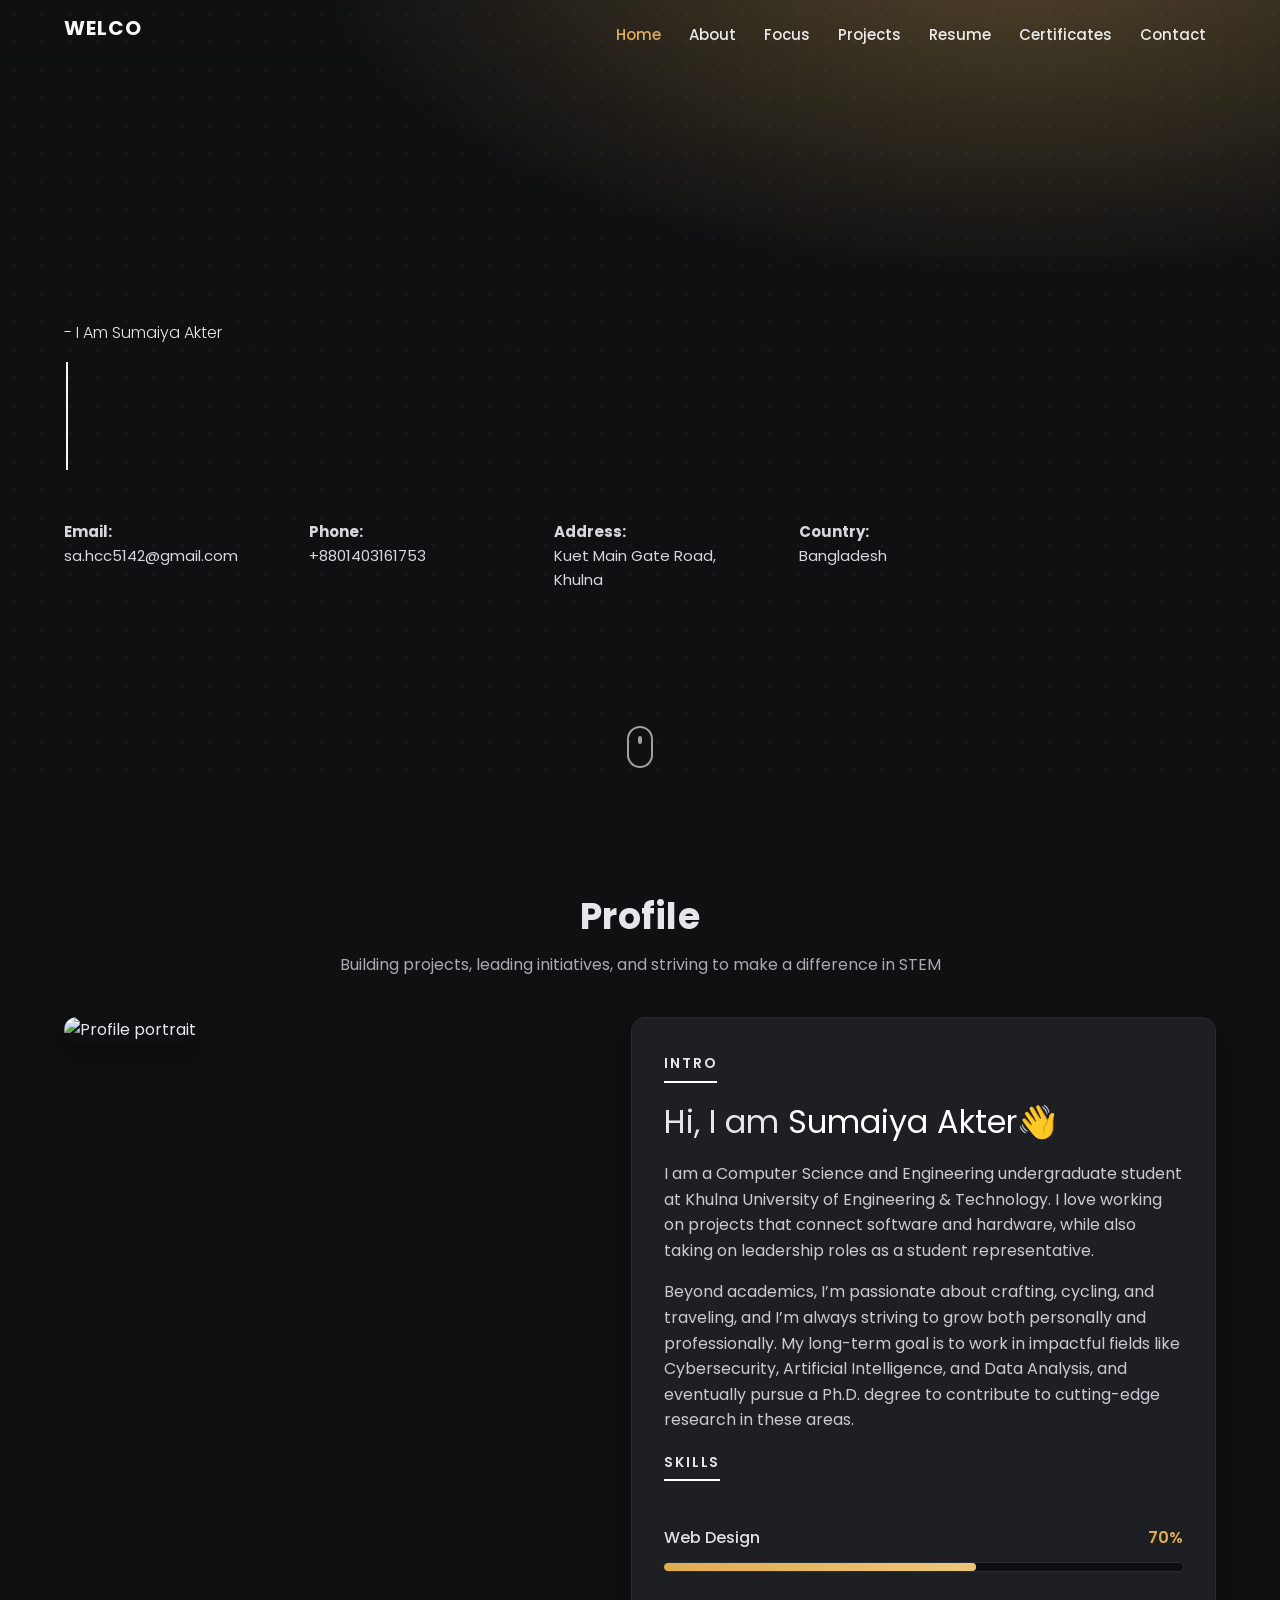
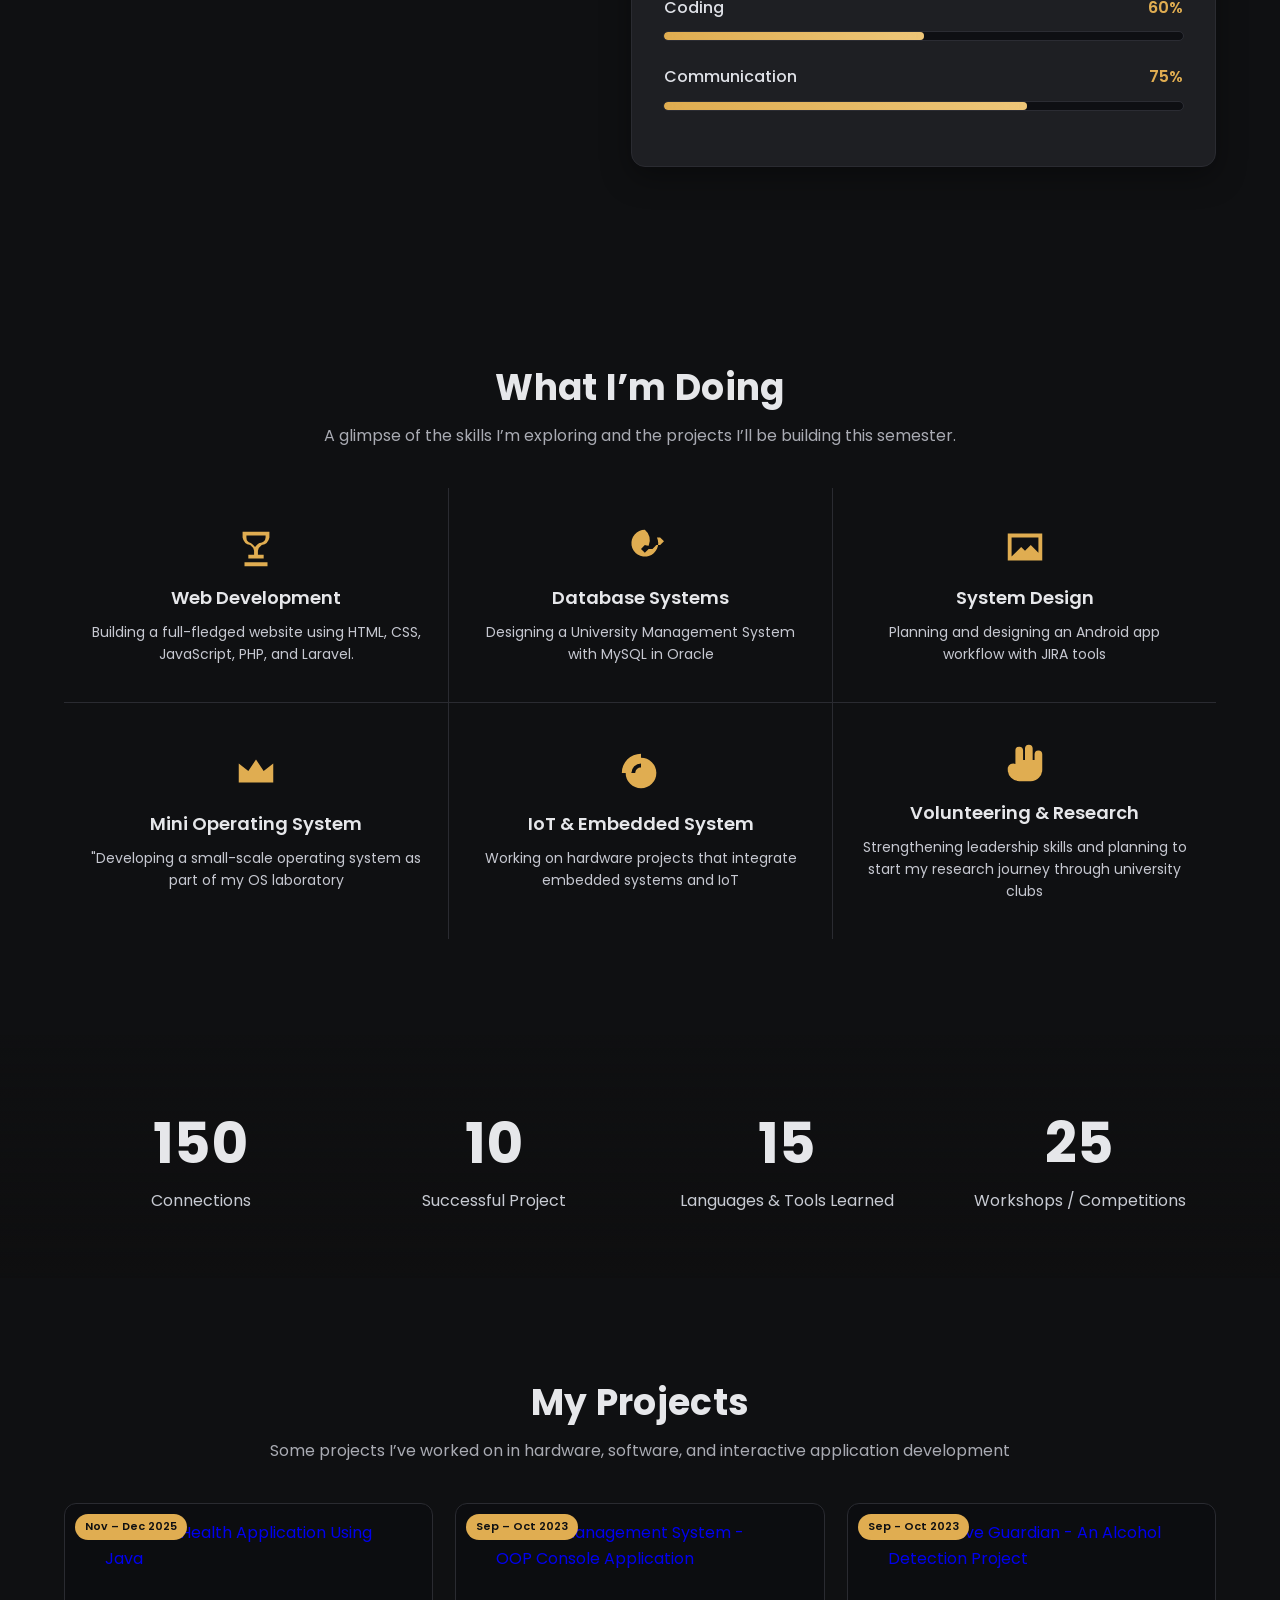
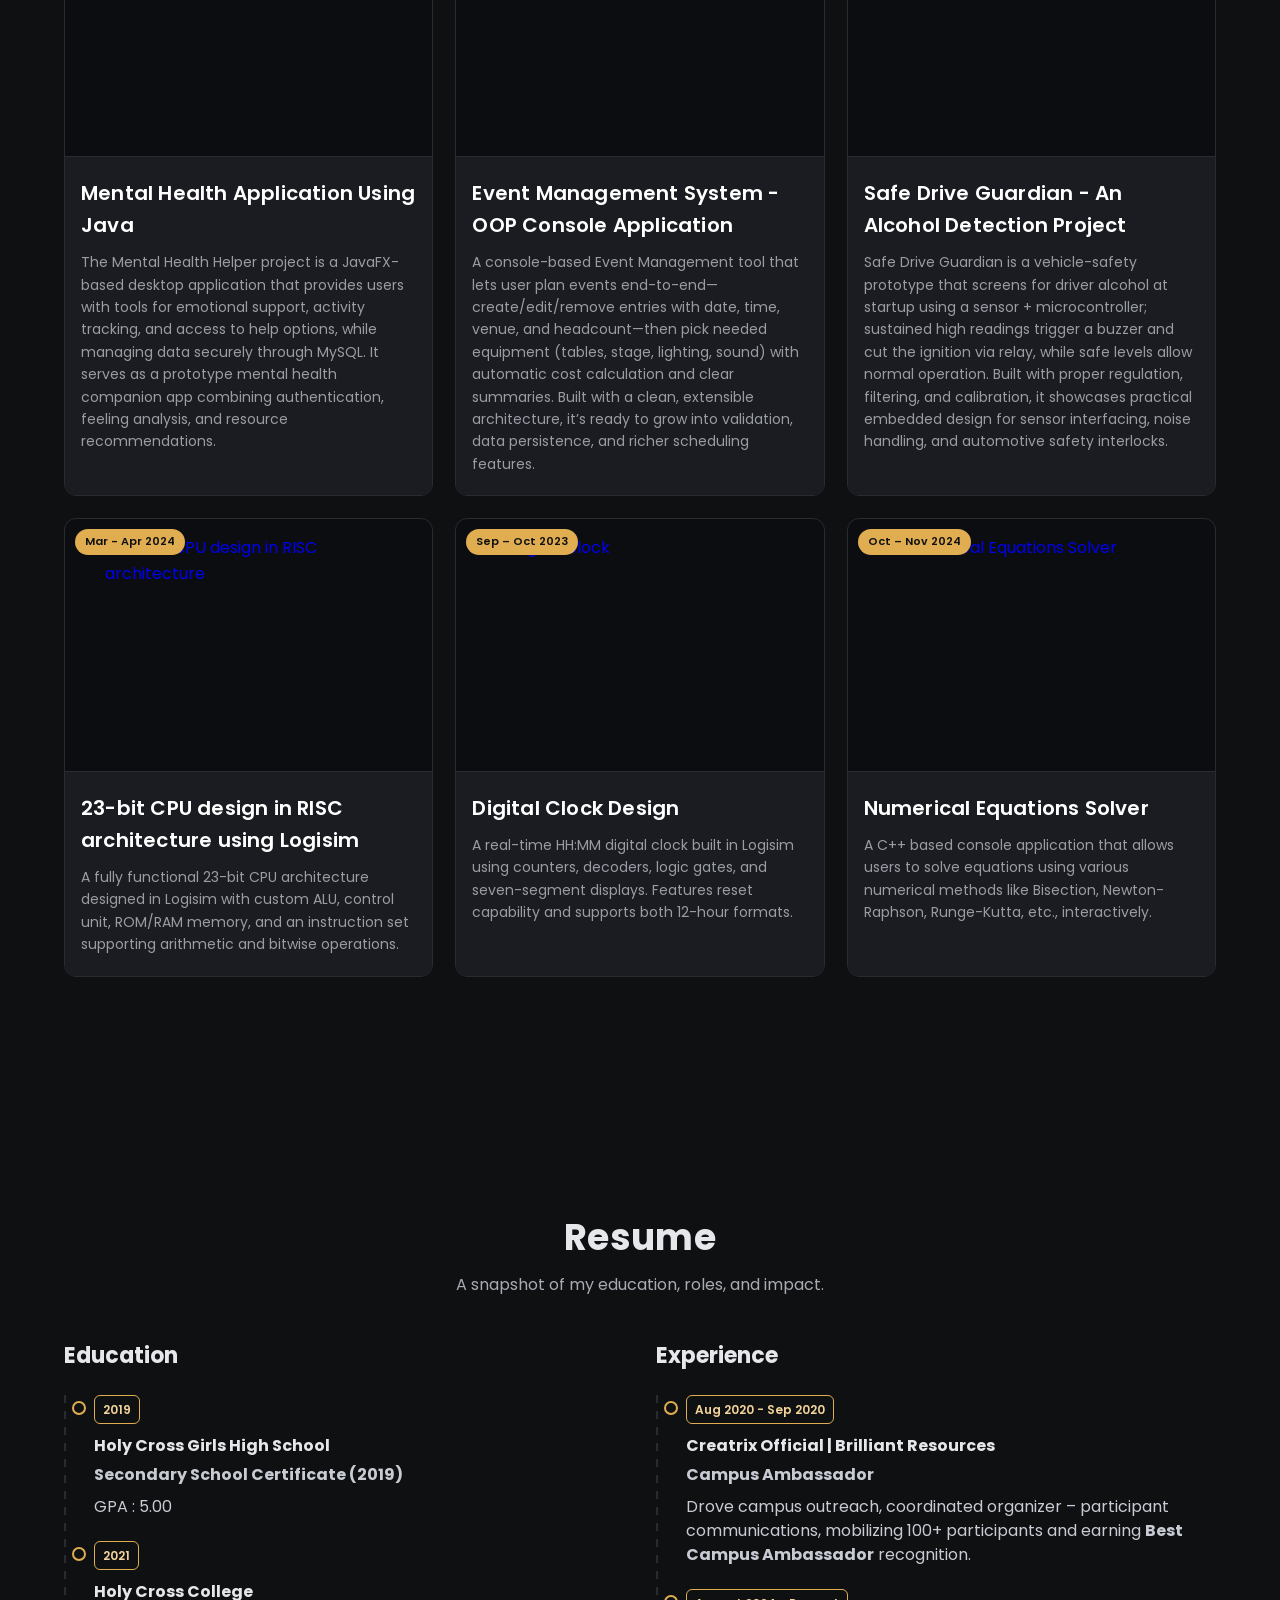
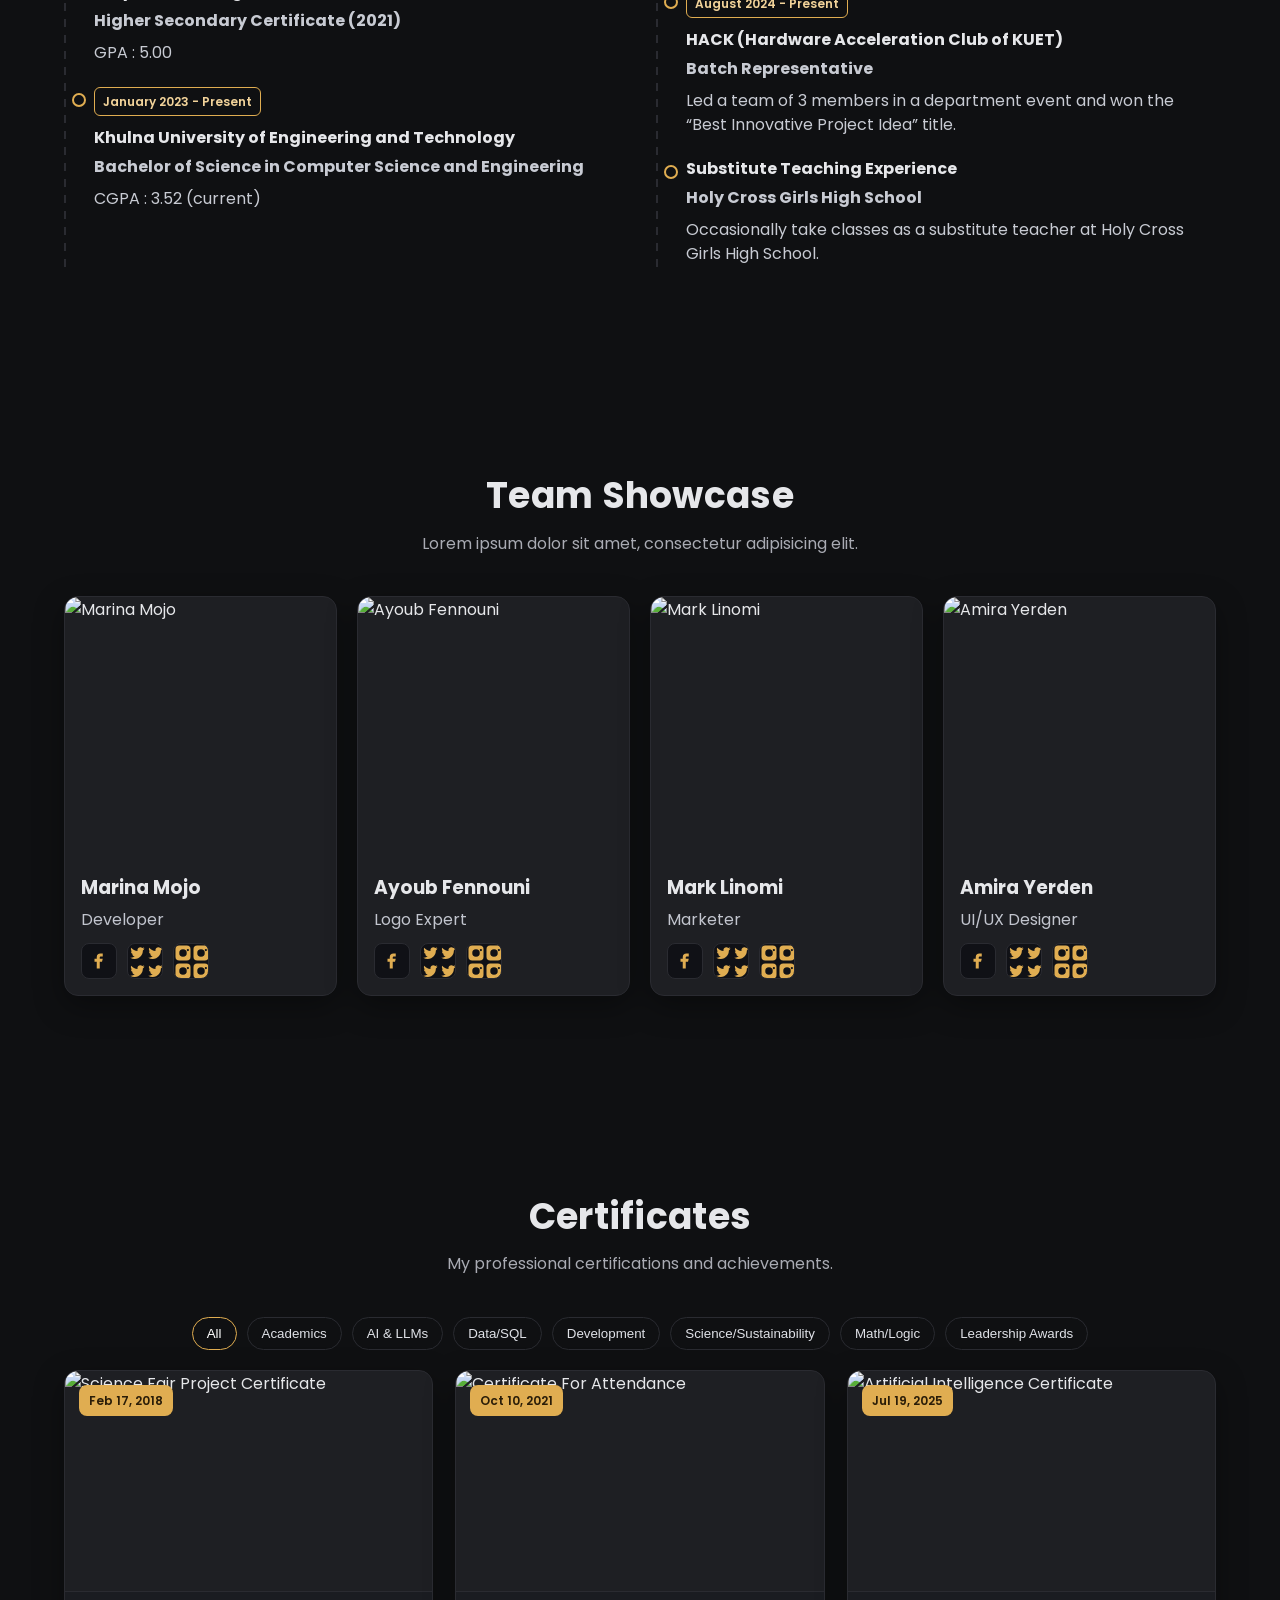
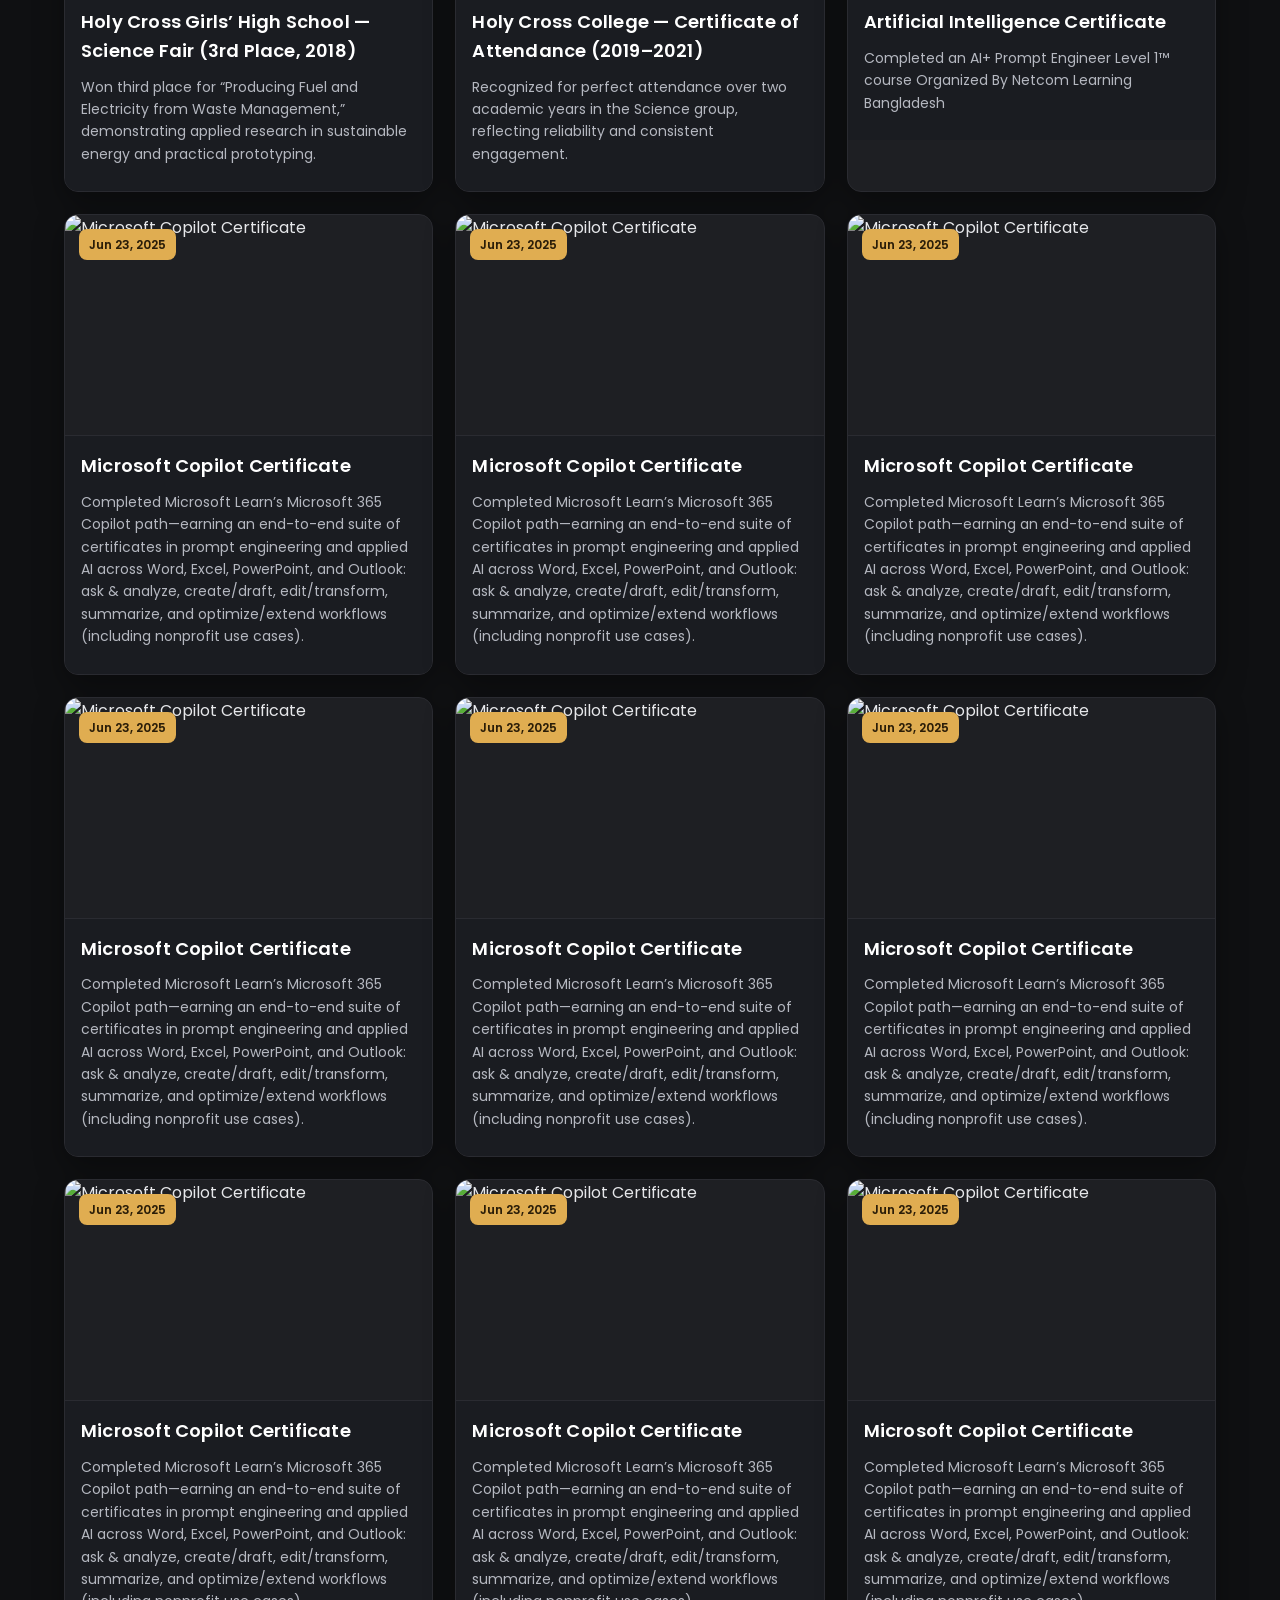
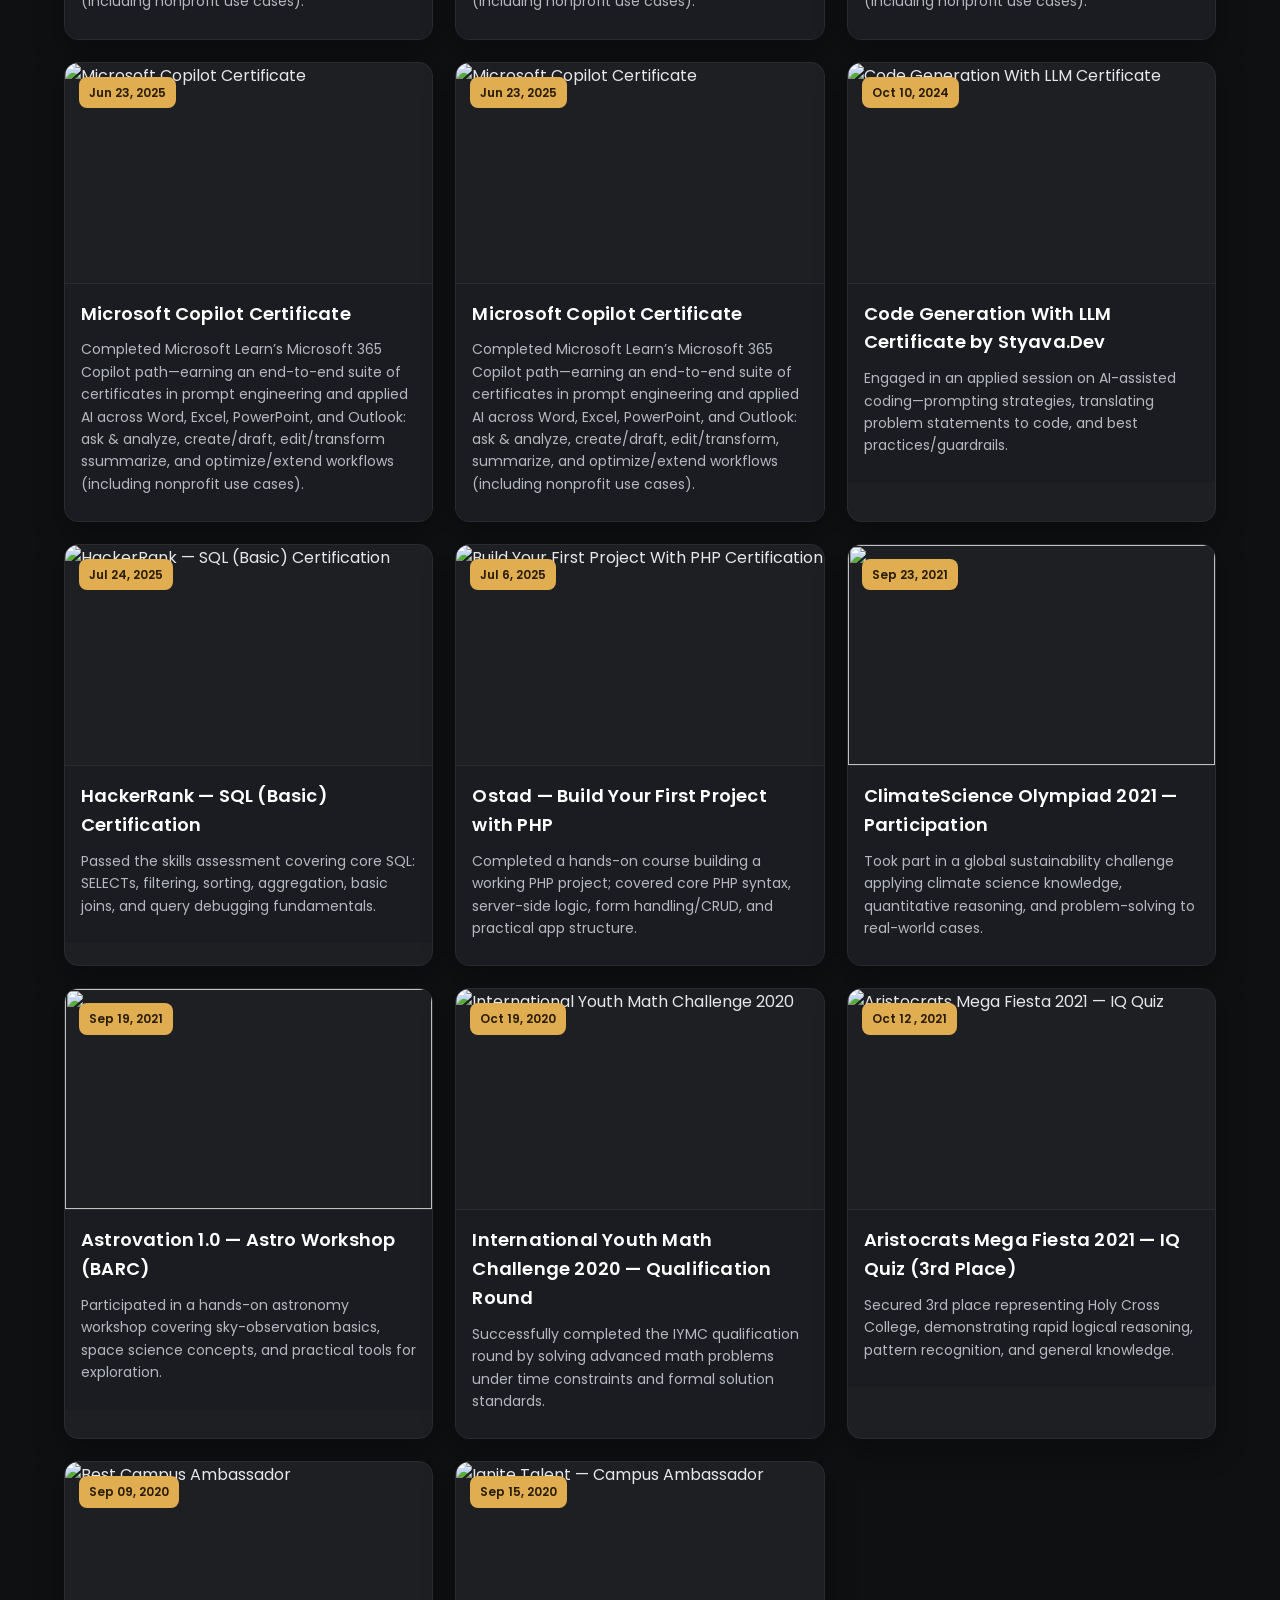
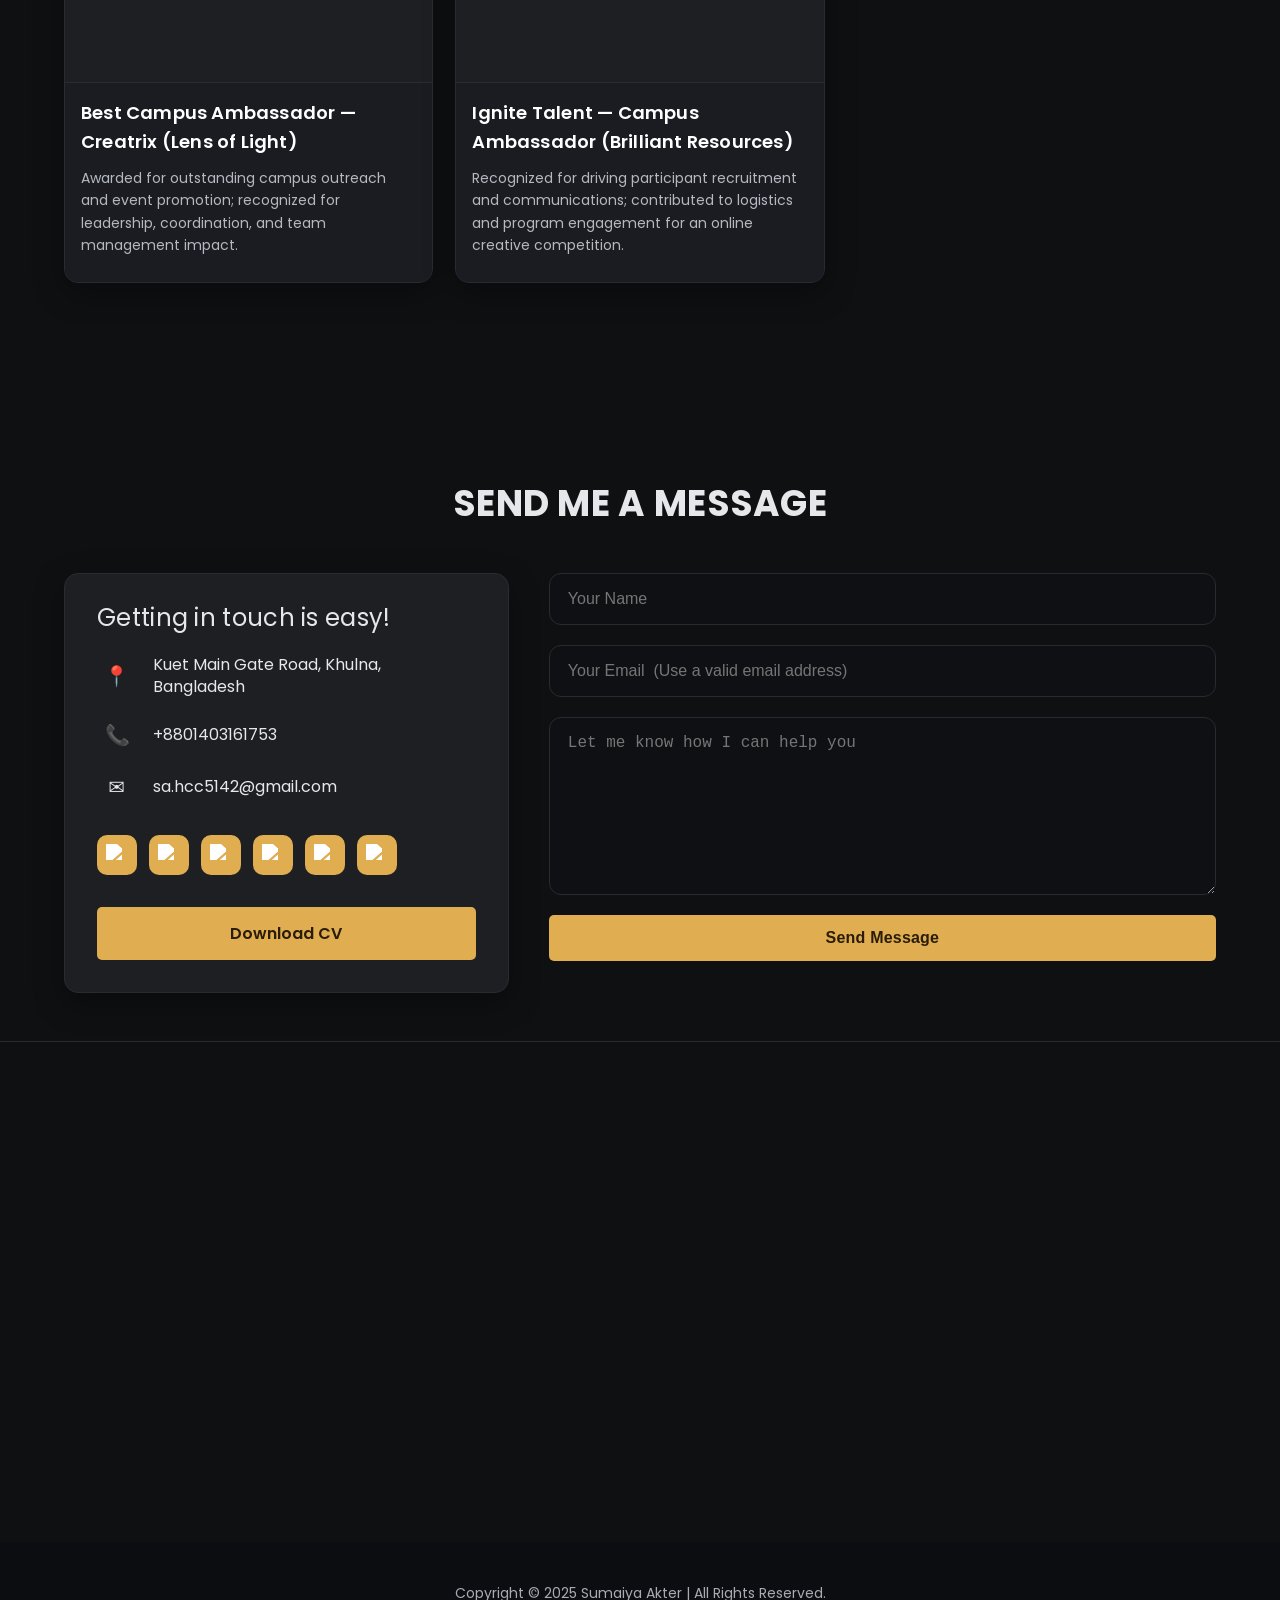
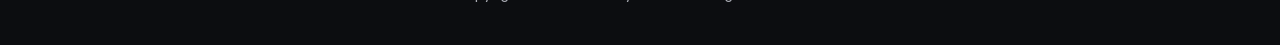
==== commit aa695712: "Add files via upload made changes to services section .services->focus" ====
--- a/index.html
+++ b/index.html
@@ -25,7 +25,7 @@
         <ul>
           <li><a class="nav-link active" href="#home">Home</a></li>
           <li><a class="nav-link" href="#about">About</a></li>
-          <li><a class="nav-link" href="#services">Services</a></li>
+          <li><a class="nav-link" href="#focus">Focus</a></li>
           <li><a class="nav-link" href="#projects">Projects</a></li>
           <li><a class="nav-link" href="#resume">Resume</a></li>
           <li><a class="nav-link" href="#certificates">Certificates</a></li>
@@ -107,68 +107,64 @@
     </div>
   </section>
 
-  <!-- ===== Services ===== -->
-  <section class="section" id="services">
+  <!-- ===== focus ===== -->
+  <section class="section" id="focus">
     <div class="container">
       <header class="section-head">
         <h2>What I’m Doing</h2>
         <p class="section-sub">A glimpse of the skills I’m exploring and the projects I’ll be building this semester.</p>
       </header>
 
-      <div class="services-grid">
+      <div class="focus-grid">
         <!-- 6 items -->
-        <div class="service-card">
+        <div class="focus-card">
           <div class="icon gold" aria-hidden="true">
-            <!-- Trophy -->
-            <svg viewBox="0 0 24 24"><path d="M5 4h14v3a5 5 0 0 1-4 4 5 5 0 0 0-2 3v2h3v2H8v-2h3v-2a5 5 0 0 0-2-3 5 5 0 0 1-4-4V4zm2 3a3 3 0 0 0 2.244 2.905C9.9 10.21 11 11.4 11.5 12c.5-.6 1.6-1.79 2.256-2.095A3 3 0 0 0 17 7V6H7v1zM6 20h12v2H6z"/></svg>
-          </div>
-          <h3>Web Design</h3>
-          <p>Lorem ipsum dolor sit amet, consectetur adipisicing elit. Sed sollicitudin pharetra tortor.</p>
-        </div>
-
-        <div class="service-card">
+           <svg viewBox="0 0 24 24"><path d="M5 4h14v3a5 5 0 0 1-4 4 5 5 0 0 0-2 3v2h3v2H8v-2h3v-2a5 5 0 0 0-2-3 5 5 0 0 1-4-4V4zm2 3a3 3 0 0 0 2.244 2.905C9.9 10.21 11 11.4 11.5 12c.5-.6 1.6-1.79 2.256-2.095A3 3 0 0 0 17 7V6H7v1zM6 20h12v2H6z"/></svg>
+          </div>
+          <h3>Web Development</h3>
+          <p>Building a full-fledged website using HTML, CSS, JavaScript, PHP, and Laravel.</p>
+        </div>
+
+        <div class="focus-card">
           <div class="icon gold">
-            <!-- Key -->
-            <svg viewBox="0 0 24 24"><path d="M14 3a7 7 0 1 0 6.32 4H22l2 2-2 2h-2l-2 2h-2l-2 2-2-2 2-2a6.97 6.97 0 0 0 2 .32A7 7 0 0 0 14 3z"/></svg>
-          </div>
-          <h3>Development</h3>
-          <p>Lorem ipsum dolor sit amet, consectetur adipisicing elit. Sed sollicitudin pharetra tortor.</p>
-        </div>
-
-        <div class="service-card">
+           <svg viewBox="0 0 24 24"><path d="M14 3a7 7 0 1 0 6.32 4H22l2 2-2 2h-2l-2 2h-2l-2 2-2-2 2-2a6.97 6.97 0 0 0 2 .32A7 7 0 0 0 14 3z"/></svg>
+          </div>
+          <h3>Database Systems</h3>
+          <p>Designing a University Management System with MySQL in Oracle</p>
+        </div>
+
+        <div class="focus-card">
           <div class="icon gold">
-            <!-- Image -->
-            <svg viewBox="0 0 24 24"><path d="M21 19V5H3v14h18zM5 7h14v8l-4-4-3 3-2-2L5 17V7z"/></svg>
-          </div>
-          <h3>Social Media</h3>
-          <p>Lorem ipsum dolor sit amet, consectetur adipisicing elit. Sed sollicitudin pharetra tortor.</p>
-        </div>
-
-        <div class="service-card">
+          <svg viewBox="0 0 24 24"><path d="M21 19V5H3v14h18zM5 7h14v8l-4-4-3 3-2-2L5 17V7z"/></svg>
+          </div>
+          <h3>System Design</h3>
+          <p>Planning and designing an Android app workflow with JIRA tools</p>
+        </div>
+
+        <div class="focus-card">
           <div class="icon gold">
-            <!-- Crown -->
             <svg viewBox="0 0 24 24"><path d="M3 7l5 4 4-6 4 6 5-4v10H3V7z"/></svg>
           </div>
-          <h3>Branding</h3>
-          <p>Lorem ipsum dolor sit amet, consectetur adipisicing elit. Sed sollicitudin pharetra tortor.</p>
-        </div>
-
-        <div class="service-card">
+          <h3>Mini Operating System</h3>
+          <p>"Developing a small-scale operating system as part of my OS laboratory</p>
+        </div>
+
+        <div class="focus-card">
           <div class="icon gold">
-            <!-- Strategy / target -->
-            <svg viewBox="0 0 24 24"><path d="M12 2v2a8 8 0 1 1-8 8H2C2 6.48 6.48 2 12 2zm0 5a5 5 0 0 0-5 5H5a7 7 0 1 1 7 7v-2a5 5 0 1 0-5-5h2a3 3 0 1 1 3 3v-6z"/></svg>
-          </div>
-          <h3>Strategy</h3>
-          <p>Lorem ipsum dolor sit amet, consectetur adipisicing elit. Sed sollicitudin pharetra tortor.</p>
-        </div>
-
-        <div class="service-card">
+          <svg viewBox="0 0 24 24"><path d="M12 2v2a8 8 0 1 1-8 8H2C2 6.48 6.48 2 12 2zm0 5a5 5 0 0 0-5 5H5a7 7 0 1 1 7 7v-2a5 5 0 1 0-5-5h2a3 3 0 1 1 3 3v-6z"/></svg>
+          </div>
+          <h3>IoT & Embedded System</h3>
+          <p>Working on hardware projects that integrate embedded systems and IoT</p>
+        </div>
+
+        <div class="focus-card">
           <div class="icon gold">
-            <!-- Hand -->
+         <!-- Hand -->
             <svg viewBox="0 0 24 24"><path d="M7 11V6a2 2 0 1 1 4 0v5h1V5a2 2 0 1 1 4 0v6h1V8a2 2 0 1 1 4 0v8a6 6 0 0 1-6 6H9a6 6 0 0 1-6-6v-1a3 3 0 0 1 4-2z"/></svg>
-          </div>
-          <h3>Consulting</h3>
-          <p>Lorem ipsum dolor sit amet, consectetur adipisicing elit. Sed sollicitudin pharetra tortor.</p>
+
+          </div>
+          <h3>Volunteering & Research</h3>
+          <p>Strengthening leadership skills and planning to start my research journey through university clubs</p>
         </div>
       </div>
     </div>
--- a/styles.css
+++ b/styles.css
@@ -256,21 +256,58 @@
   transition:width 1.2s ease;
 }
 
-/* ===== Services ===== */
-.services-grid{
-  display:grid; grid-template-columns:repeat(3,1fr); gap:26px;
-}
-.service-card{
-  background:var(--card); border:1px solid var(--line); border-radius:14px; padding:28px 26px;
-  min-height:180px; box-shadow:var(--shadow);
-}
-.service-card .icon{width:42px; height:42px; margin-bottom:18px}
-.service-card .icon svg{width:100%; height:100%; fill:var(--accent); opacity:.9}
-.service-card h3{margin:0 0 6px; font-size:18px}
-.service-card p{margin:0; color:#bfc2cb}
-.service-card:hover{transform:translateY(-3px); transition:transform .2s}
-@media (max-width: 980px){.services-grid{grid-template-columns:repeat(2,1fr)}}
-@media (max-width: 640px){.services-grid{grid-template-columns:1fr}}
+/* ===== Focus ===== */
+/* ===== Focus (Janemon-like services) ===== */
+.focus-grid{
+  display:grid;
+  grid-template-columns:repeat(3, 1fr);  /* full-width 3 columns */
+  gap:0;                                  /* no gaps so borders look like separators */
+}
+
+.focus-card{
+  background:transparent;
+  border:0; border-radius:0; box-shadow:none;  /* remove card look */
+  padding:36px 24px;
+  text-align:center;
+
+  /* equal feel regardless of text length */
+  min-height:210px;
+  display:flex; flex-direction:column; align-items:center; justify-content:center;
+}
+
+.focus-card .icon{width:46px; height:46px; margin:0 auto 14px}
+.focus-card .icon svg{width:100%; height:100%; fill:var(--accent)}
+.focus-card h3{margin:0 0 8px; font-size:18px; font-weight:600}
+.focus-card p{
+  margin:0 auto; color:#c6c8d1; font-size:14px; line-height:1.6;
+  max-width:360px;
+}
+
+/* subtle icon motion on hover (demo has a very light effect) */
+.focus-card:hover .icon svg{transform:translateY(-2px); transition:transform .25s}
+
+/* Draw the thin separators (desktop: 3 columns x 2 rows) */
+.focus-grid .focus-card:nth-child(3n+2),
+.focus-grid .focus-card:nth-child(3n+3){ border-left:1px solid var(--line); }
+.focus-grid .focus-card:nth-child(n+4){ border-top:1px solid var(--line); }
+
+/* Tablet: 2 columns */
+@media (max-width: 980px){
+  .focus-grid{ grid-template-columns:repeat(2, 1fr); }
+  .focus-grid .focus-card{ border-left:0; border-top:0; }
+  .focus-grid .focus-card:nth-child(2n+2){ border-left:1px solid var(--line); }
+  .focus-grid .focus-card:nth-child(n+3){ border-top:1px solid var(--line); }
+}
+
+/* Mobile: 1 column (just a simple divider between items) */
+@media (max-width: 640px){
+  .focus-grid{ grid-template-columns:1fr; }
+  .focus-grid .focus-card{
+    border:0; border-top:1px solid var(--line);
+  }
+  .focus-grid .focus-card:first-child{ border-top:0; }
+}
+
 
 /* ===== Stats ===== */
 .stats{position:relative; padding:64px 0}
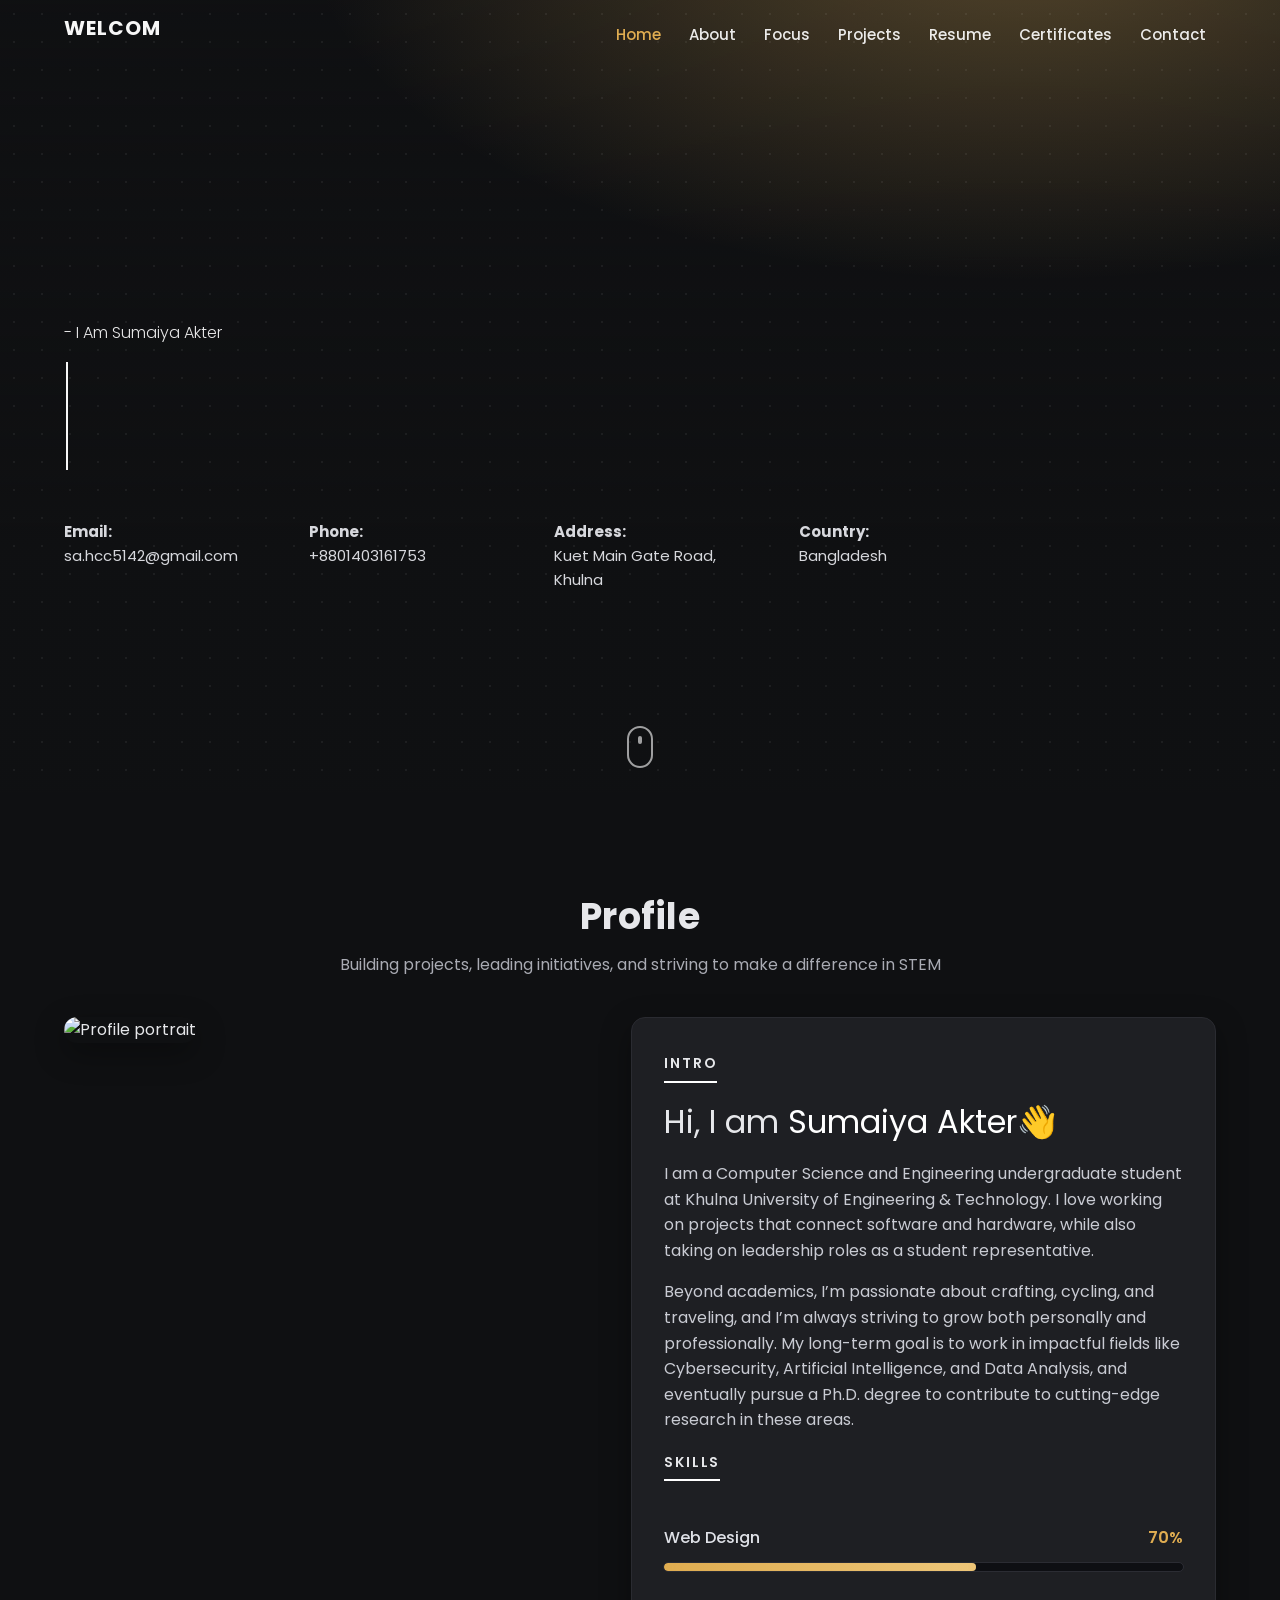
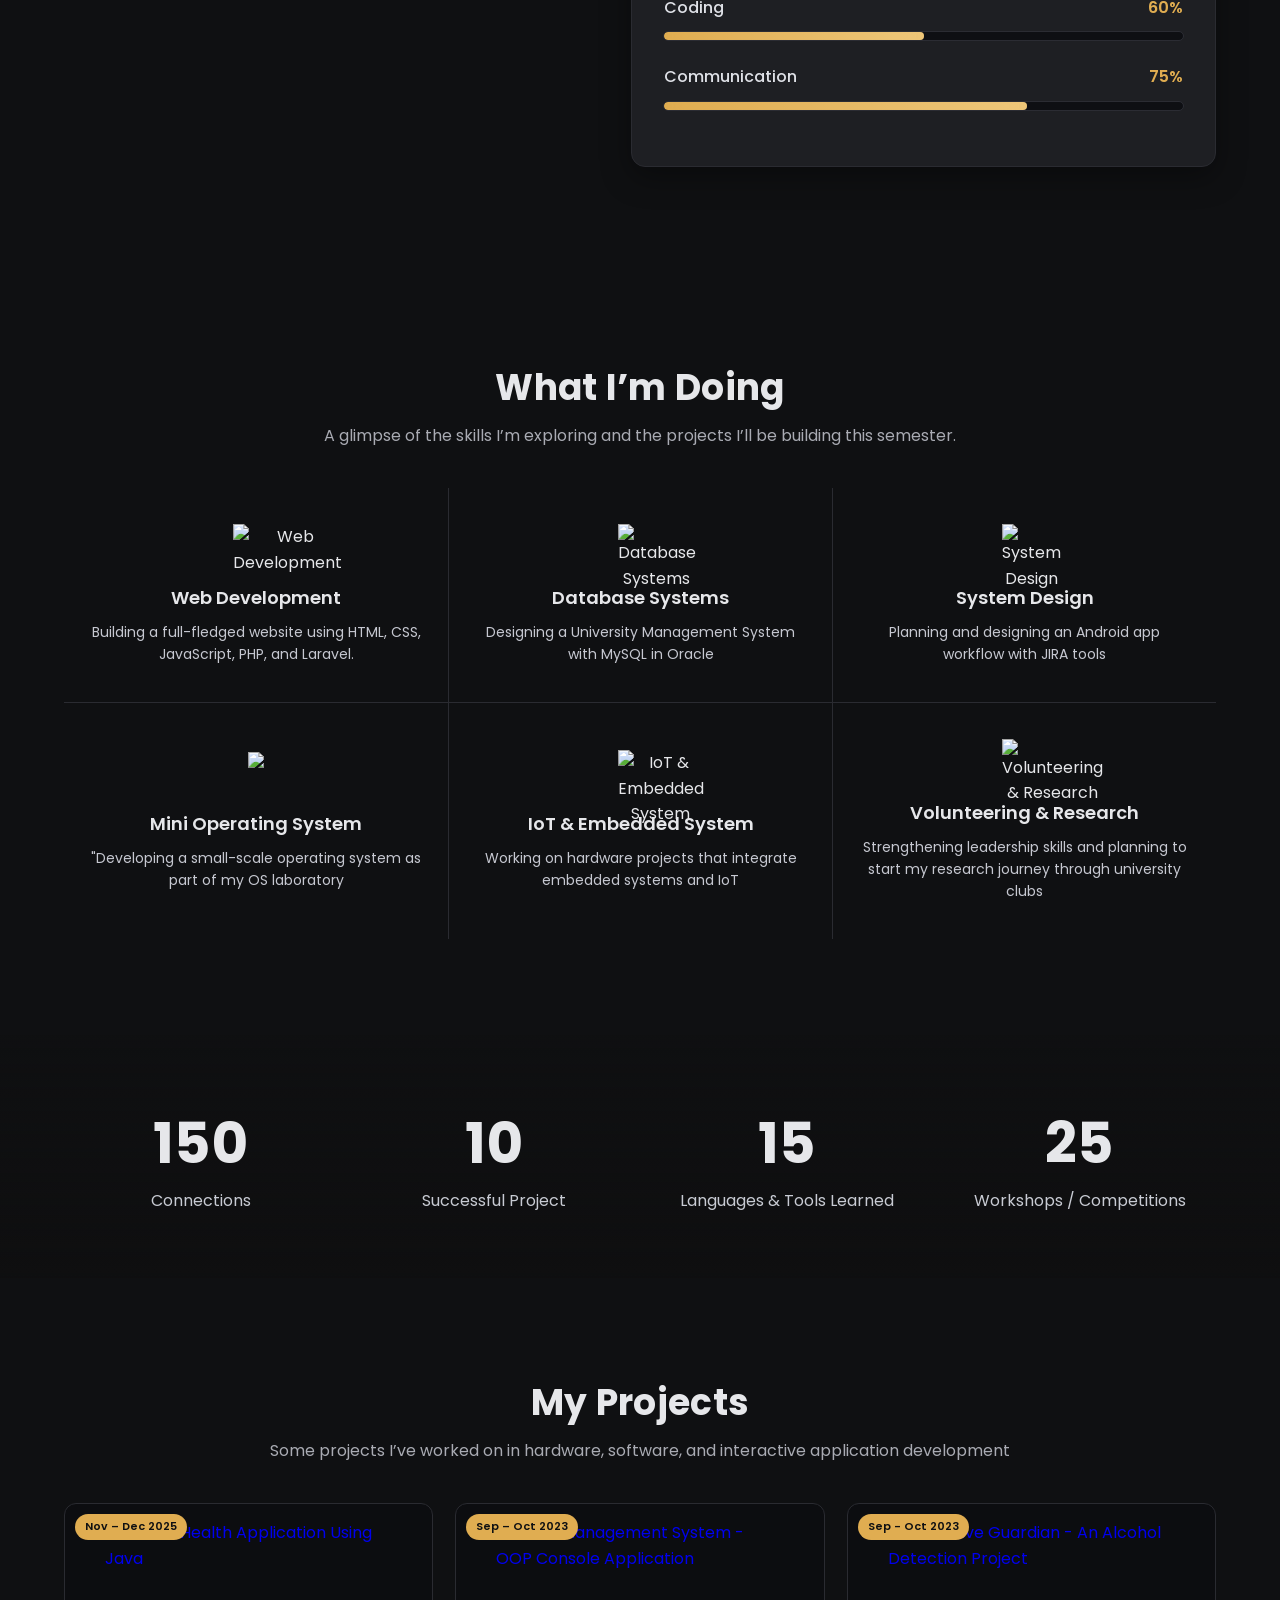
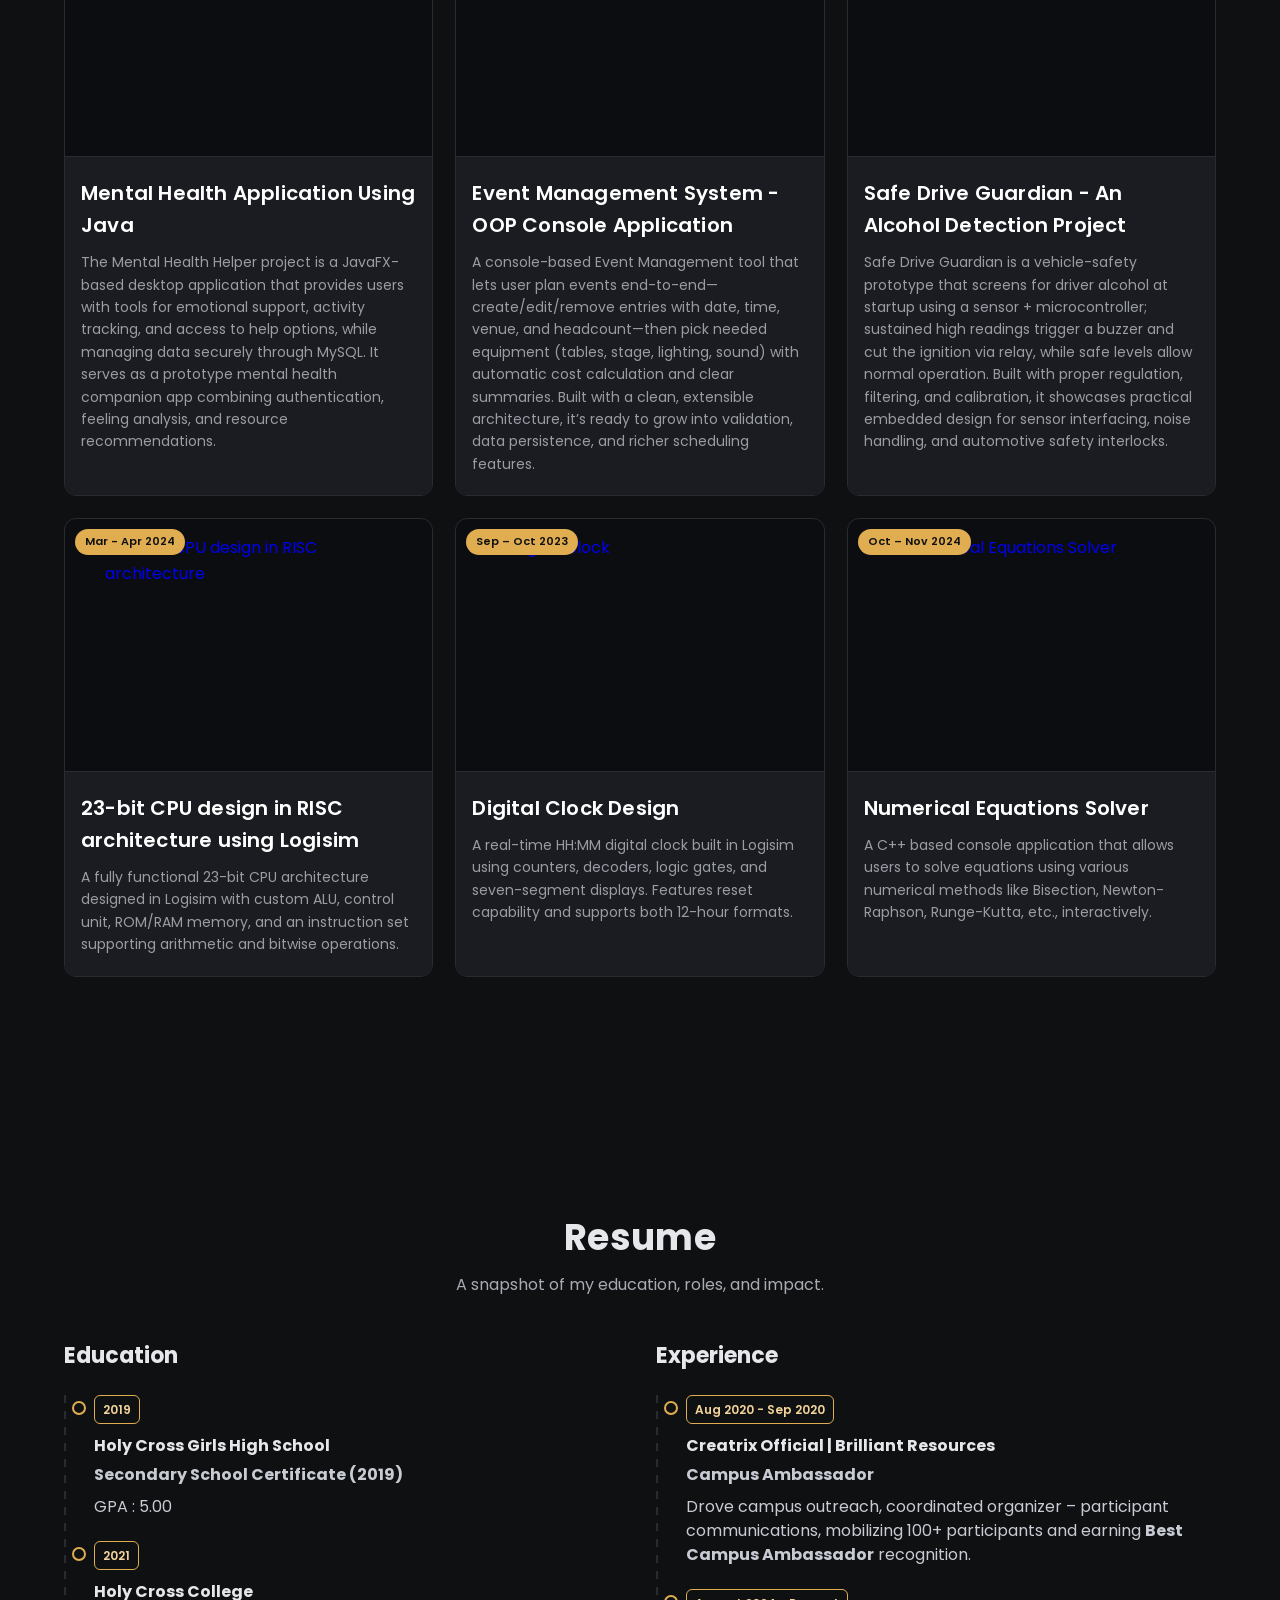
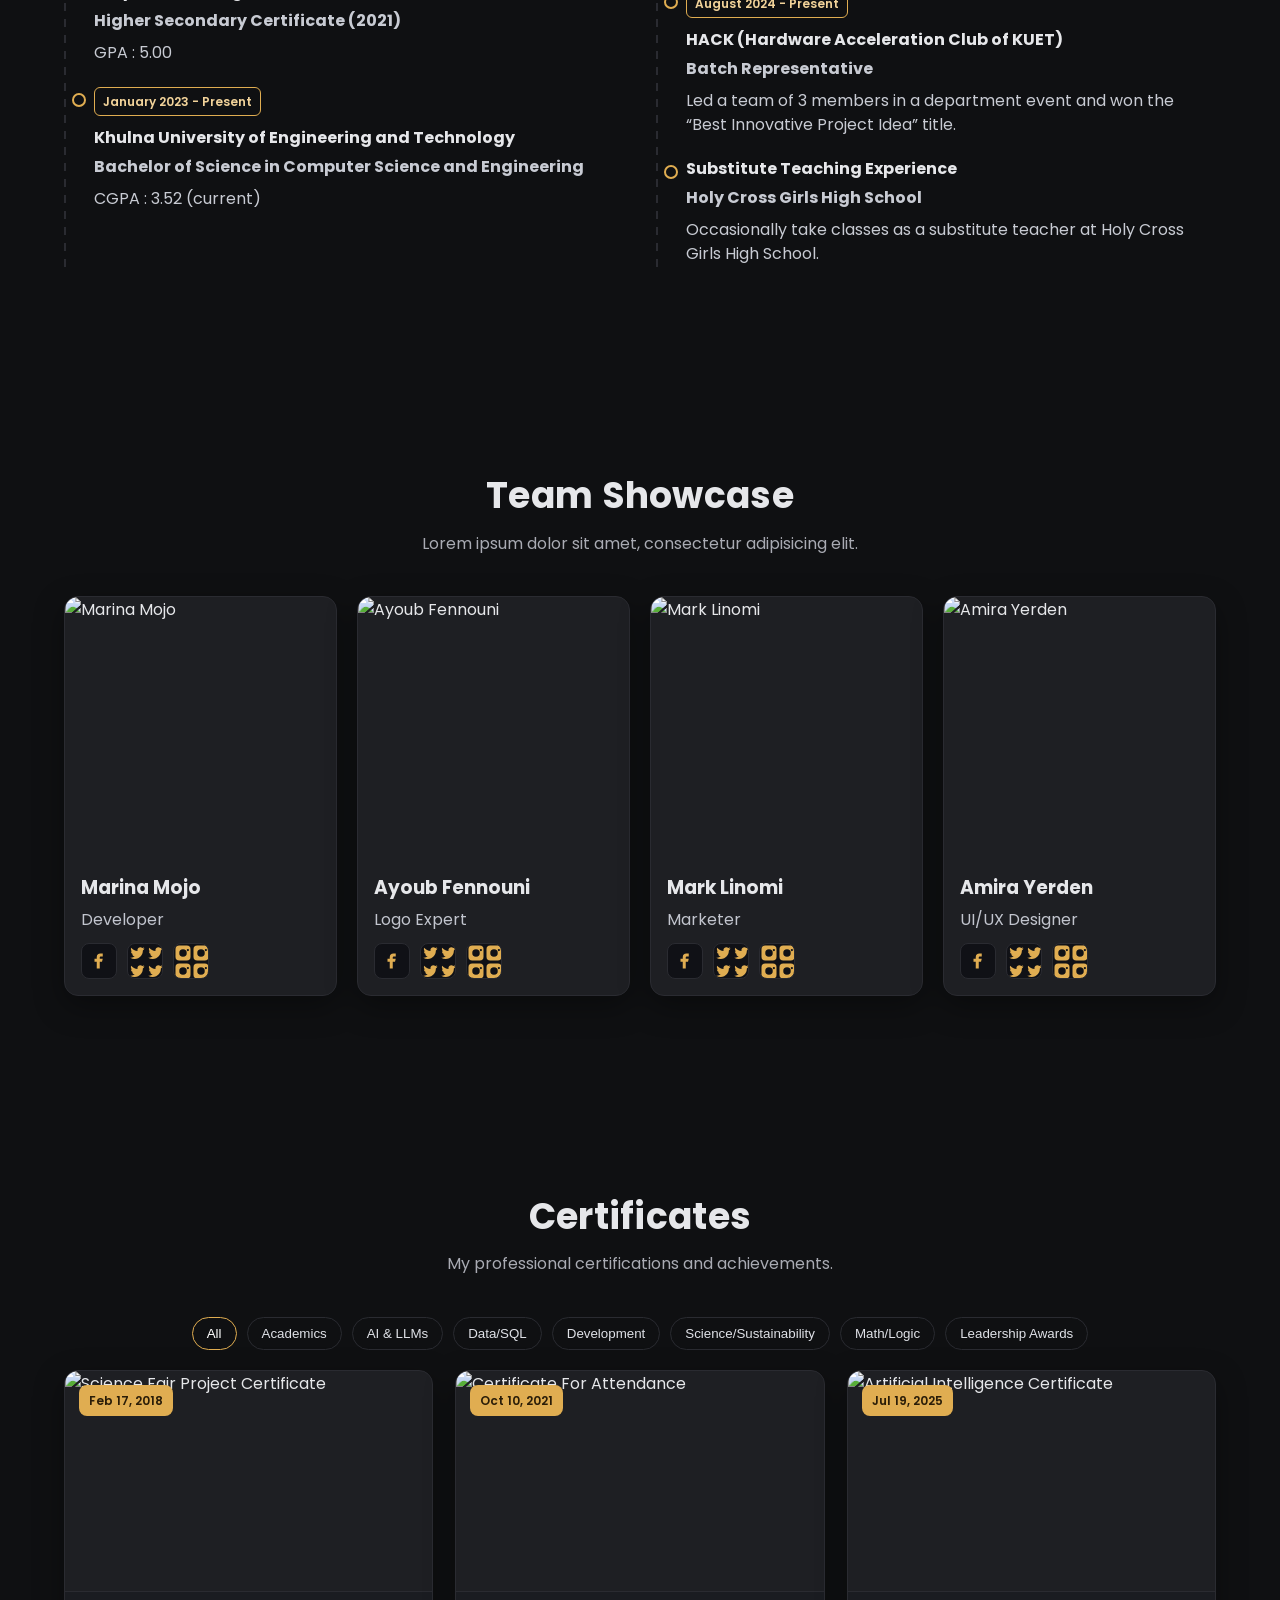
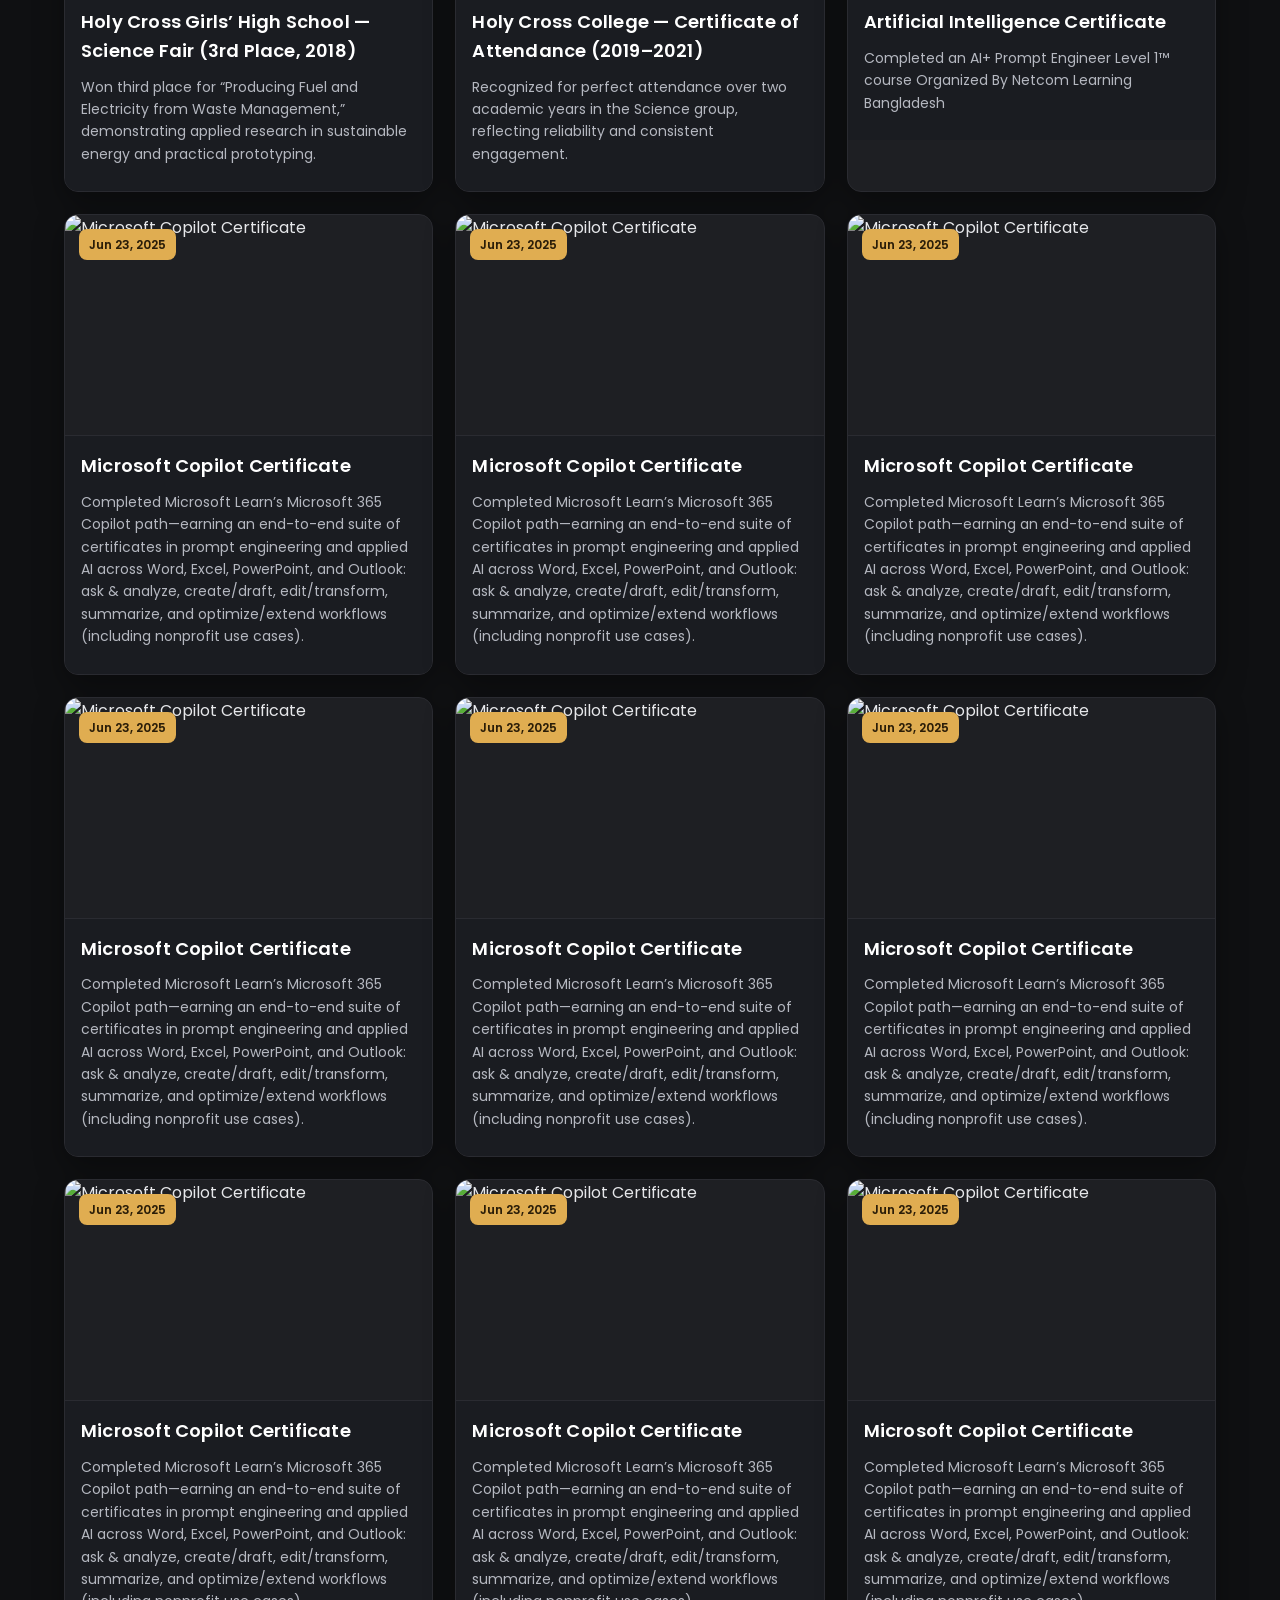
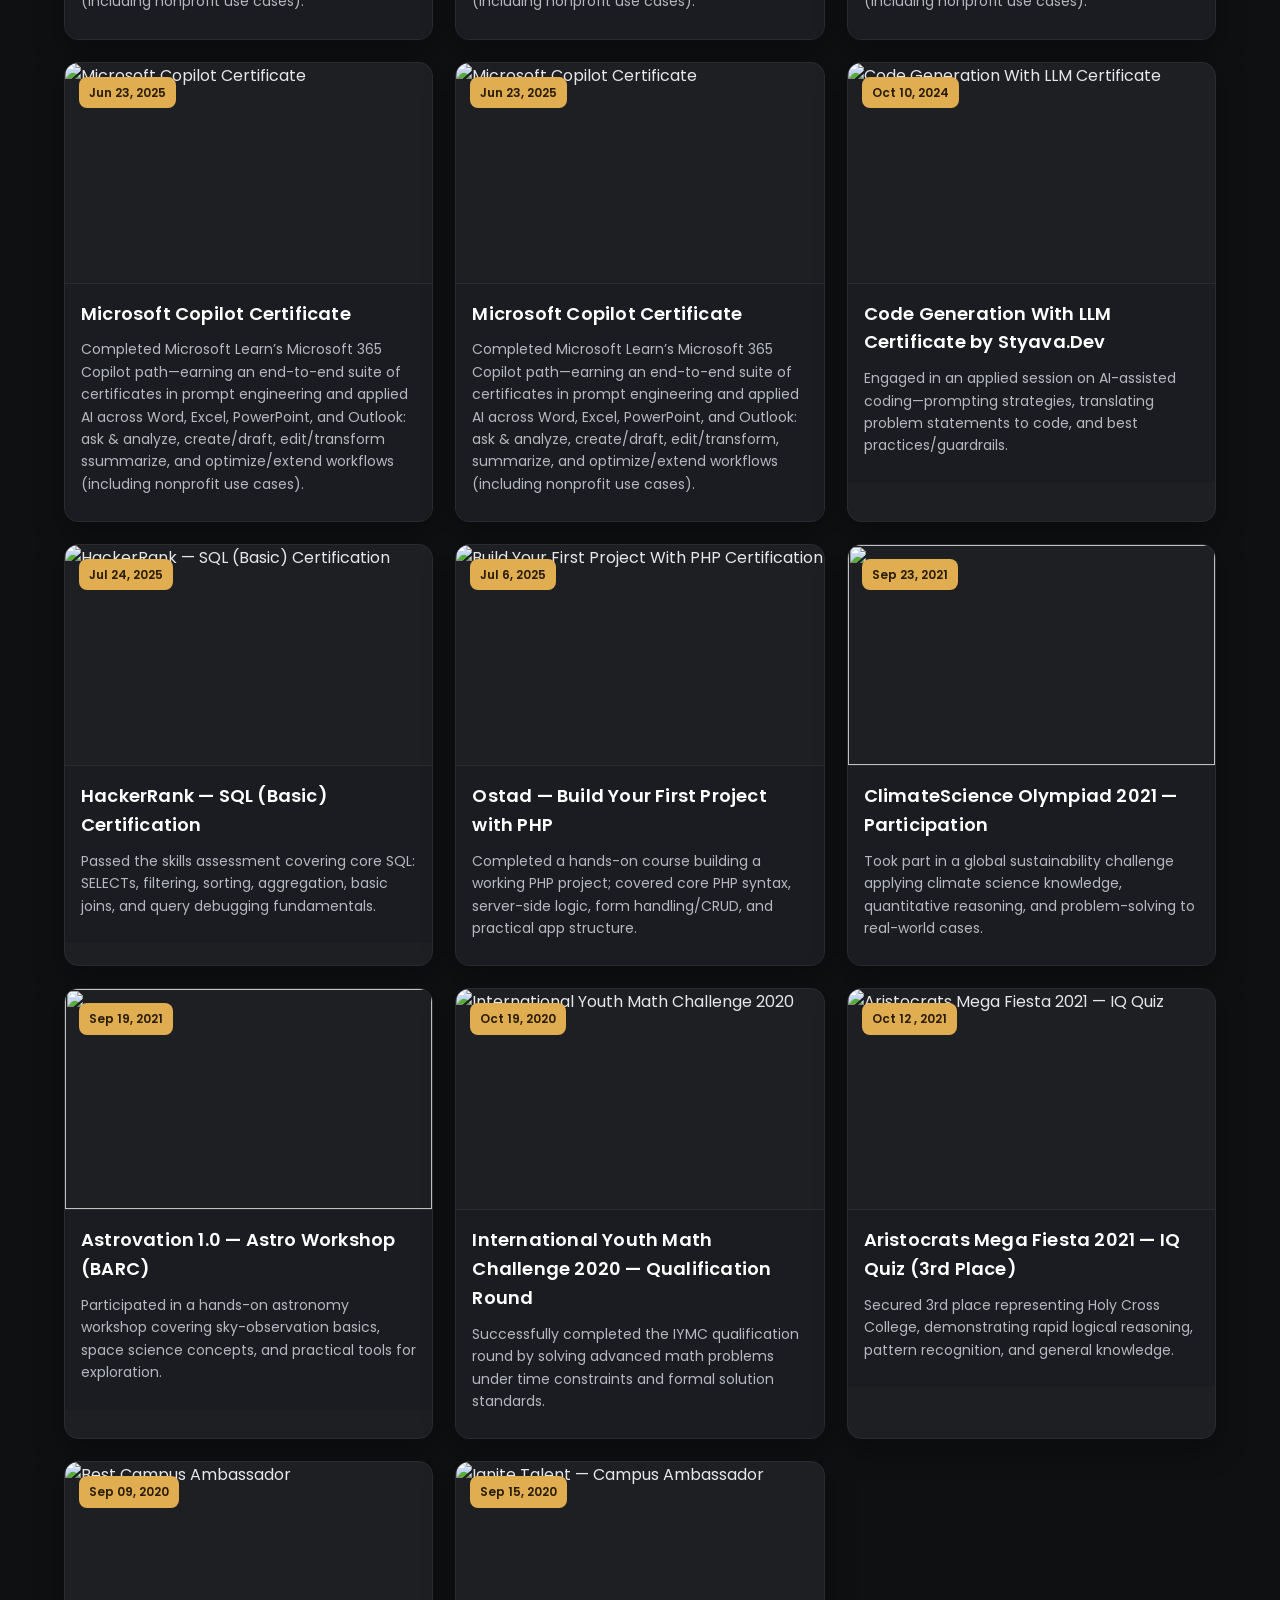
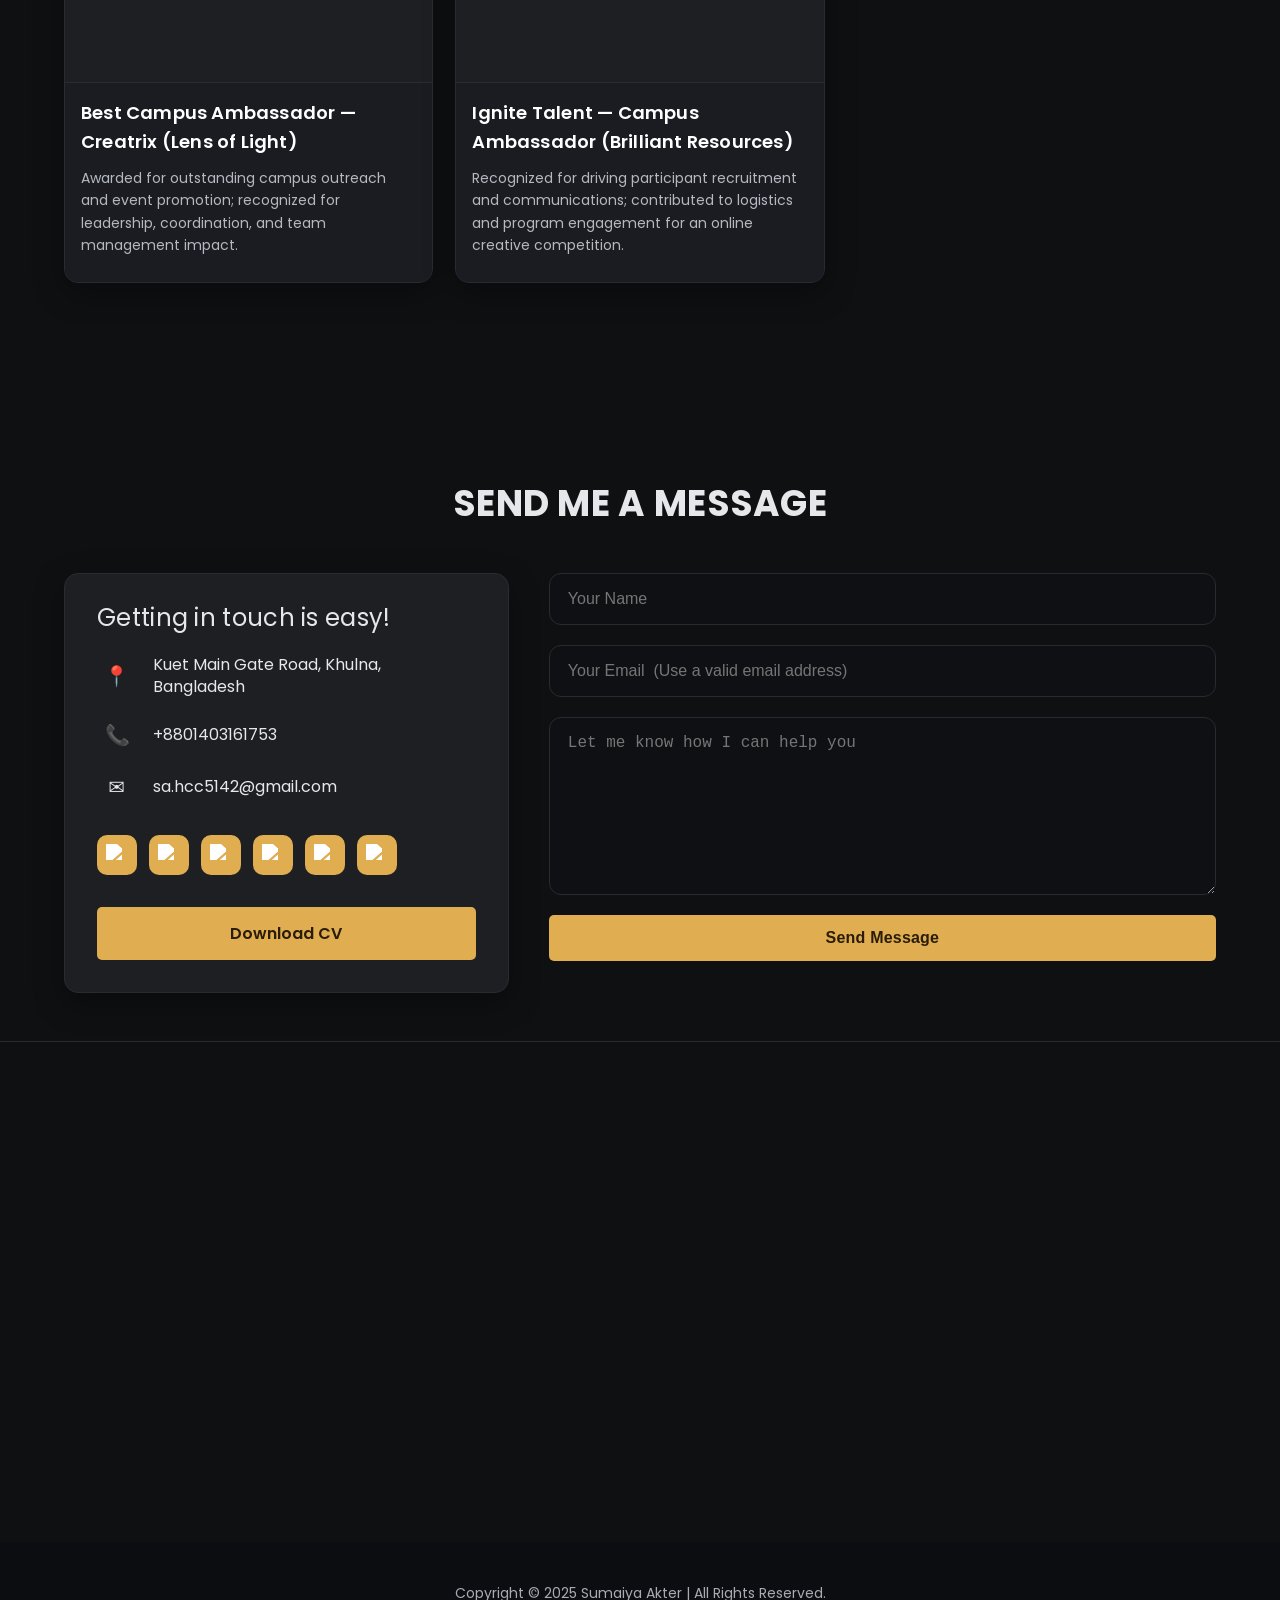
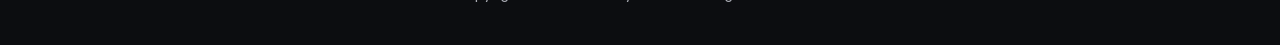
==== commit 59d87f00: "Add files via upload changed focus icons" ====
--- a/index.html
+++ b/index.html
@@ -119,7 +119,7 @@
         <!-- 6 items -->
         <div class="focus-card">
           <div class="icon gold" aria-hidden="true">
-           <svg viewBox="0 0 24 24"><path d="M5 4h14v3a5 5 0 0 1-4 4 5 5 0 0 0-2 3v2h3v2H8v-2h3v-2a5 5 0 0 0-2-3 5 5 0 0 1-4-4V4zm2 3a3 3 0 0 0 2.244 2.905C9.9 10.21 11 11.4 11.5 12c.5-.6 1.6-1.79 2.256-2.095A3 3 0 0 0 17 7V6H7v1zM6 20h12v2H6z"/></svg>
+          <img src="Focus_icon/web_development.png" alt="Web Development" width="40" height="40">
           </div>
           <h3>Web Development</h3>
           <p>Building a full-fledged website using HTML, CSS, JavaScript, PHP, and Laravel.</p>
@@ -127,7 +127,7 @@
 
         <div class="focus-card">
           <div class="icon gold">
-           <svg viewBox="0 0 24 24"><path d="M14 3a7 7 0 1 0 6.32 4H22l2 2-2 2h-2l-2 2h-2l-2 2-2-2 2-2a6.97 6.97 0 0 0 2 .32A7 7 0 0 0 14 3z"/></svg>
+            <img src="Focus_icon/database_systems.png" alt="Database Systems" width="40" height="40">
           </div>
           <h3>Database Systems</h3>
           <p>Designing a University Management System with MySQL in Oracle</p>
@@ -135,7 +135,7 @@
 
         <div class="focus-card">
           <div class="icon gold">
-          <svg viewBox="0 0 24 24"><path d="M21 19V5H3v14h18zM5 7h14v8l-4-4-3 3-2-2L5 17V7z"/></svg>
+          <img src="Focus_icon/system_design.png" alt="System Design" width="40" height="40">
           </div>
           <h3>System Design</h3>
           <p>Planning and designing an Android app workflow with JIRA tools</p>
@@ -143,7 +143,7 @@
 
         <div class="focus-card">
           <div class="icon gold">
-            <svg viewBox="0 0 24 24"><path d="M3 7l5 4 4-6 4 6 5-4v10H3V7z"/></svg>
+            <img src="Focus_icon/database_systems.png" alt="  " width="40" height="40">
           </div>
           <h3>Mini Operating System</h3>
           <p>"Developing a small-scale operating system as part of my OS laboratory</p>
@@ -151,7 +151,7 @@
 
         <div class="focus-card">
           <div class="icon gold">
-          <svg viewBox="0 0 24 24"><path d="M12 2v2a8 8 0 1 1-8 8H2C2 6.48 6.48 2 12 2zm0 5a5 5 0 0 0-5 5H5a7 7 0 1 1 7 7v-2a5 5 0 1 0-5-5h2a3 3 0 1 1 3 3v-6z"/></svg>
+              <img src="Focus_icon/iot.png" alt="IoT & Embedded System" width="40" height="40">
           </div>
           <h3>IoT & Embedded System</h3>
           <p>Working on hardware projects that integrate embedded systems and IoT</p>
@@ -159,9 +159,7 @@
 
         <div class="focus-card">
           <div class="icon gold">
-         <!-- Hand -->
-            <svg viewBox="0 0 24 24"><path d="M7 11V6a2 2 0 1 1 4 0v5h1V5a2 2 0 1 1 4 0v6h1V8a2 2 0 1 1 4 0v8a6 6 0 0 1-6 6H9a6 6 0 0 1-6-6v-1a3 3 0 0 1 4-2z"/></svg>
-
+           <img src="Focus_icon/volunteering_research.png" alt="Volunteering & Research" width="40" height="40">
           </div>
           <h3>Volunteering & Research</h3>
           <p>Strengthening leadership skills and planning to start my research journey through university clubs</p>
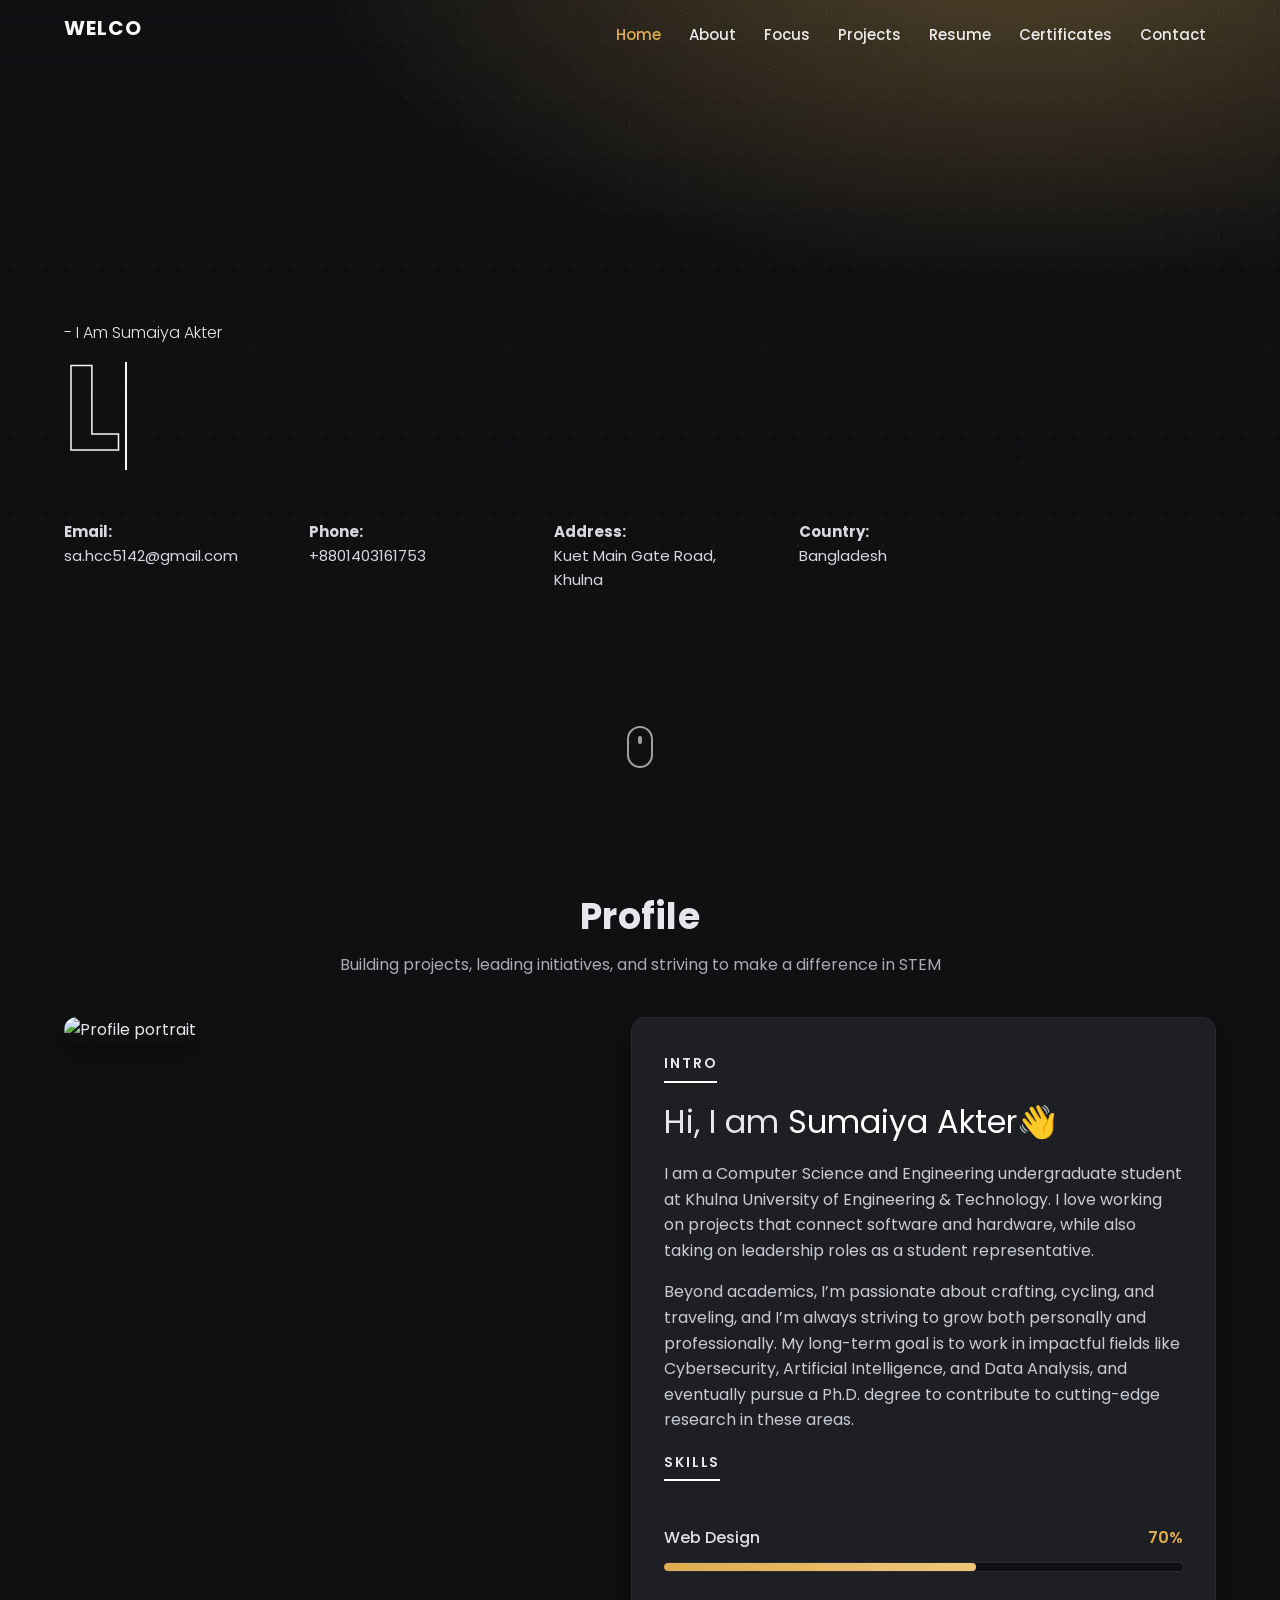
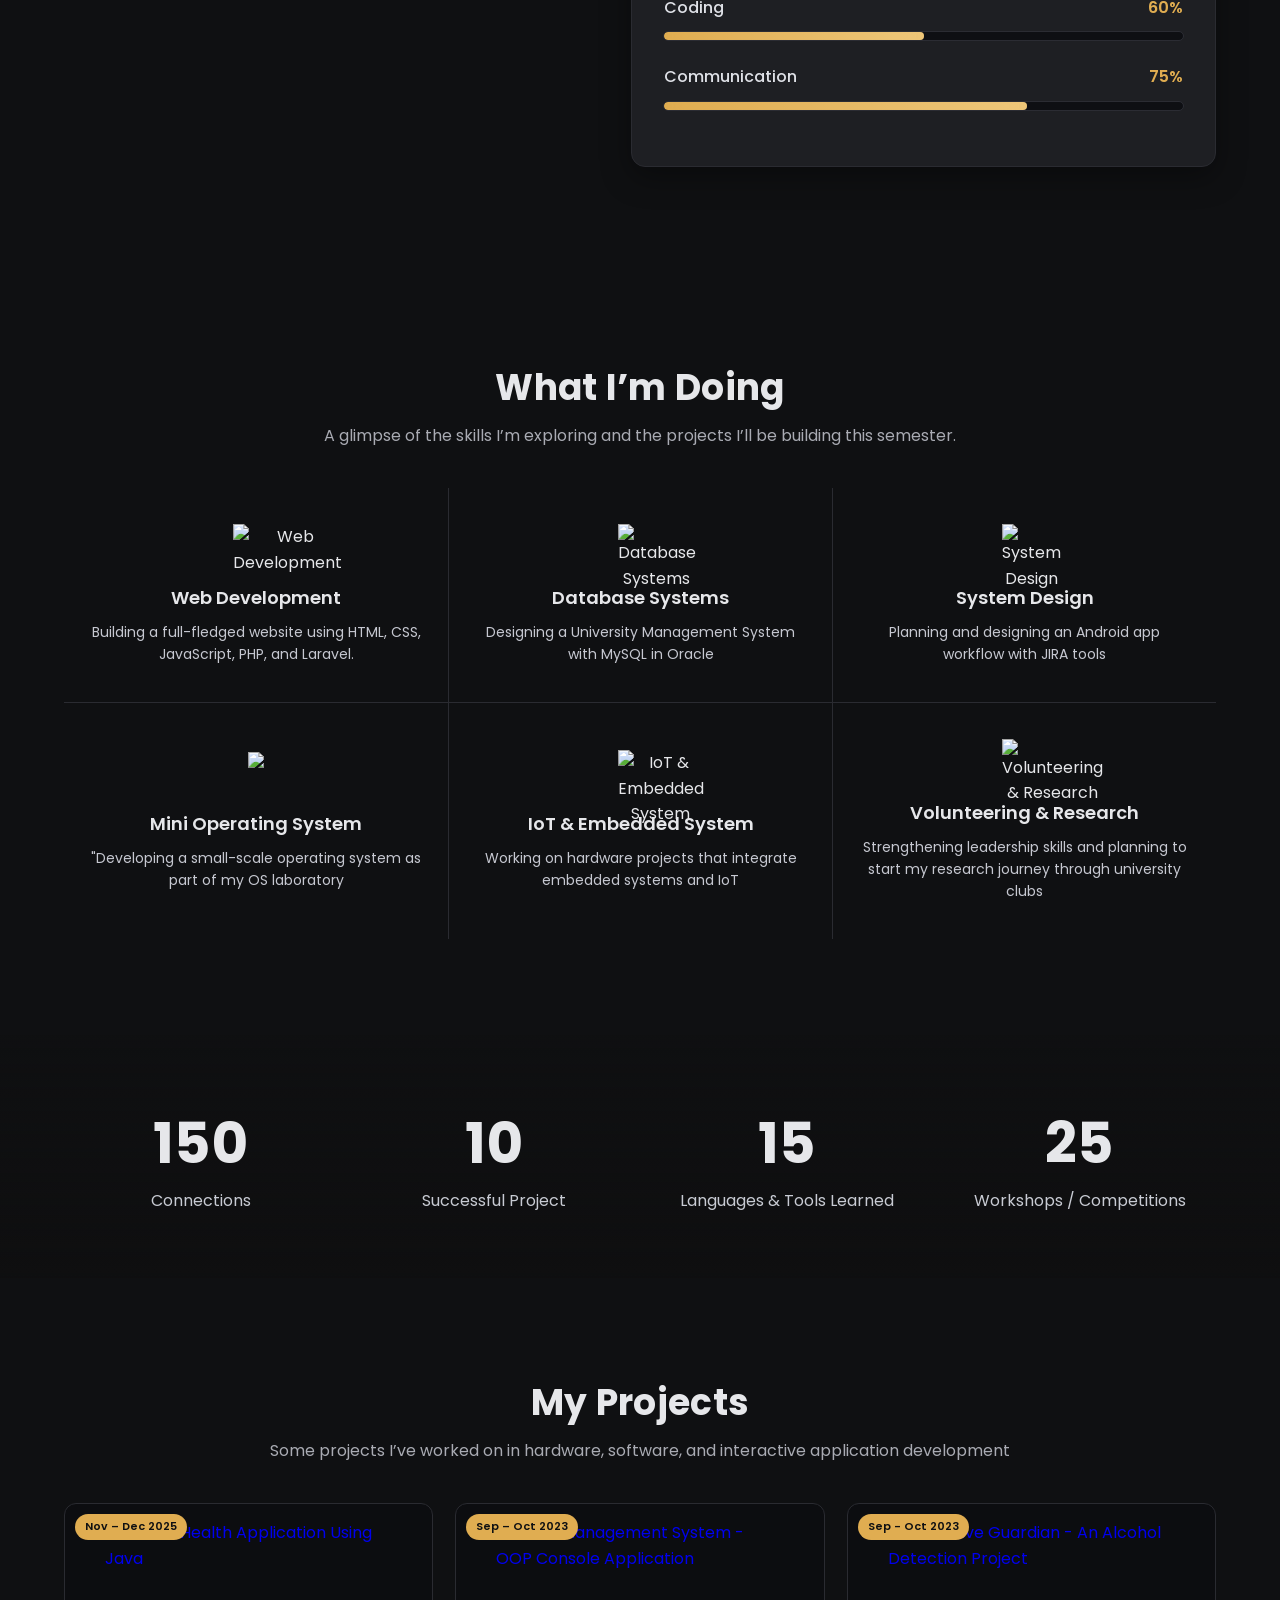
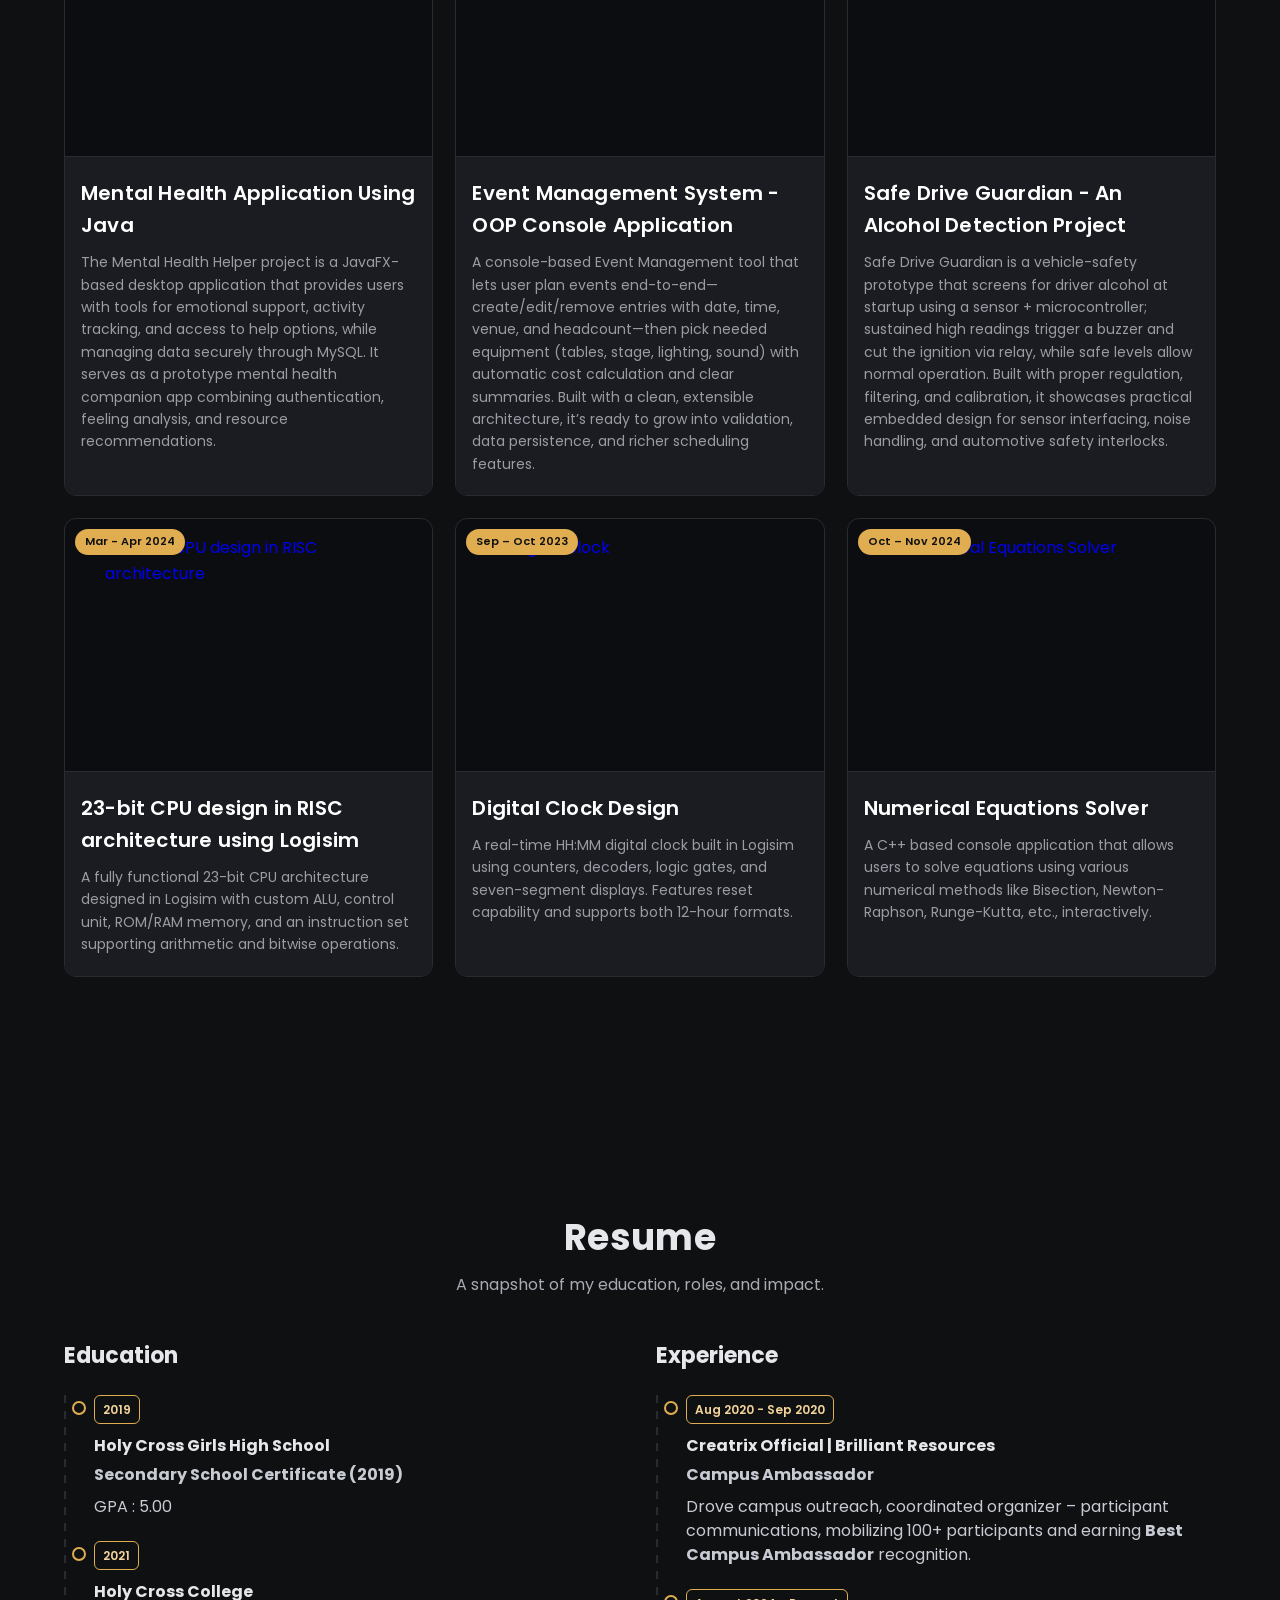
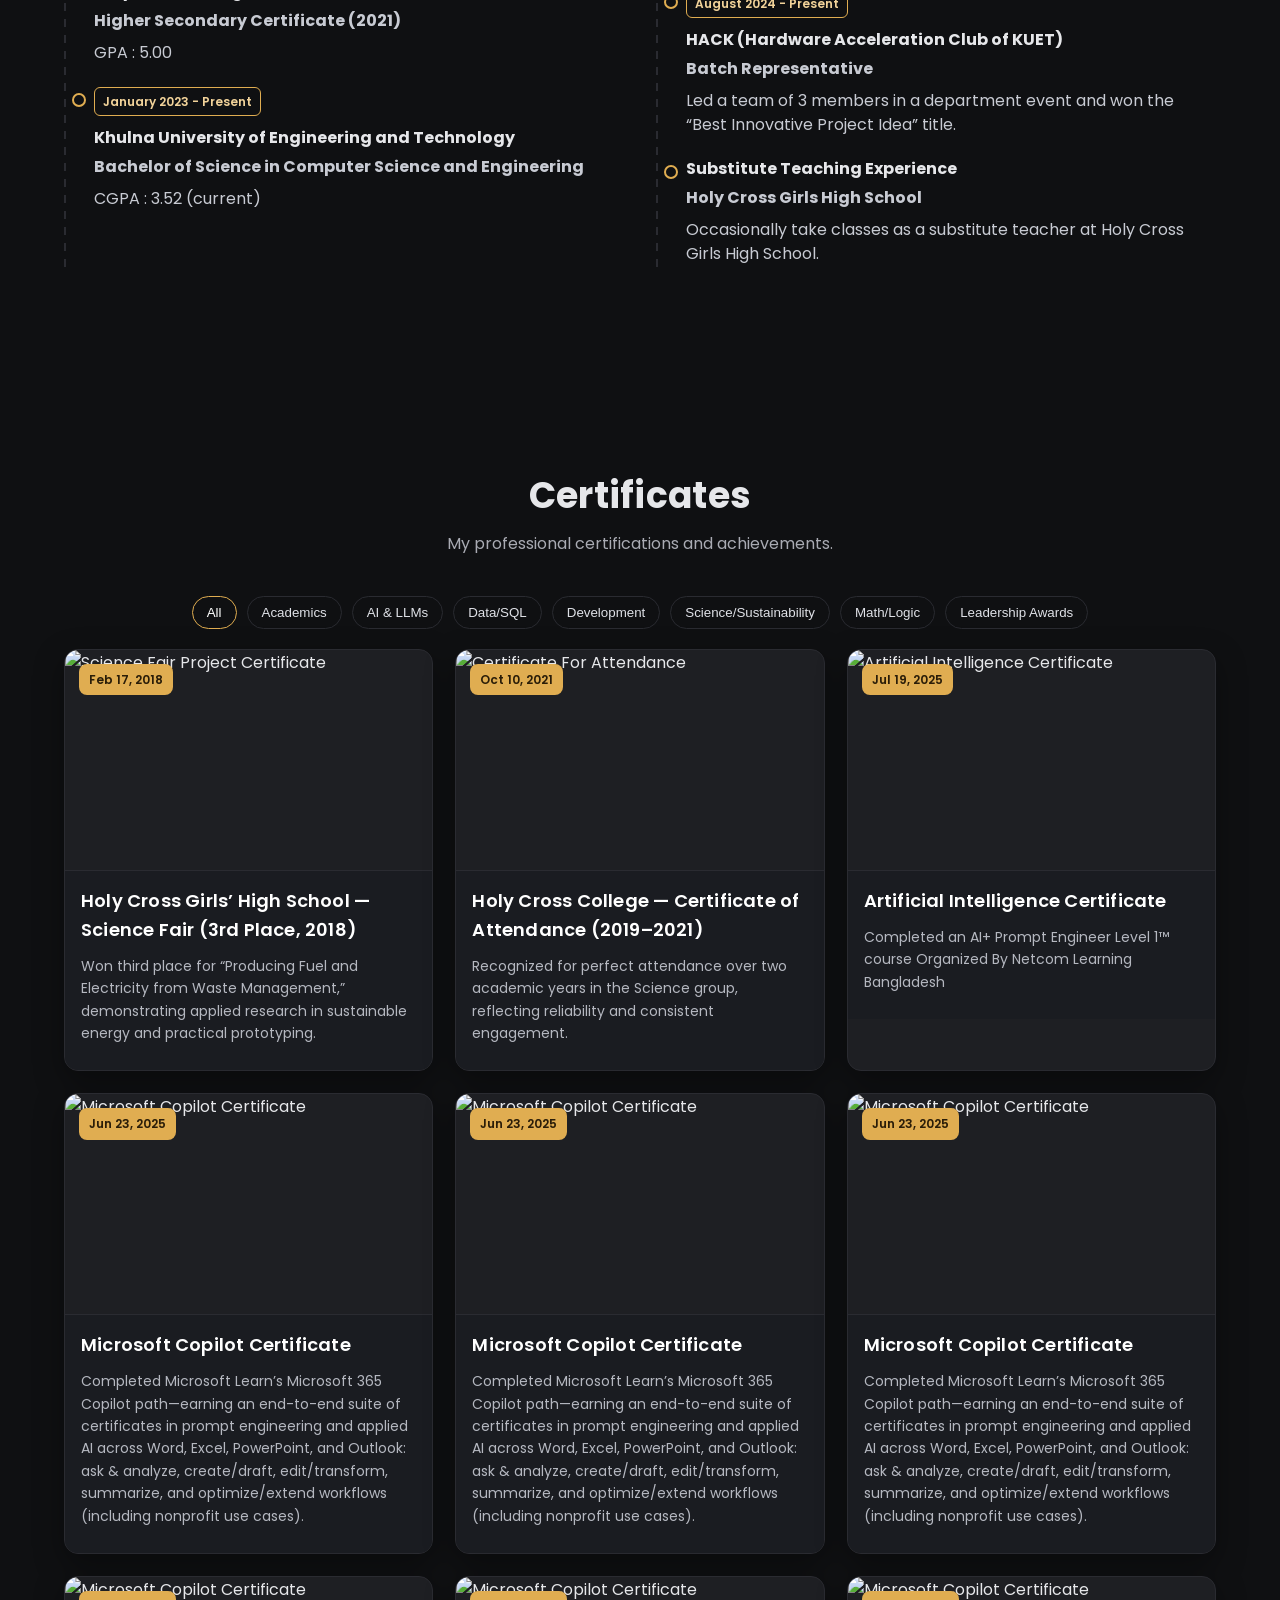
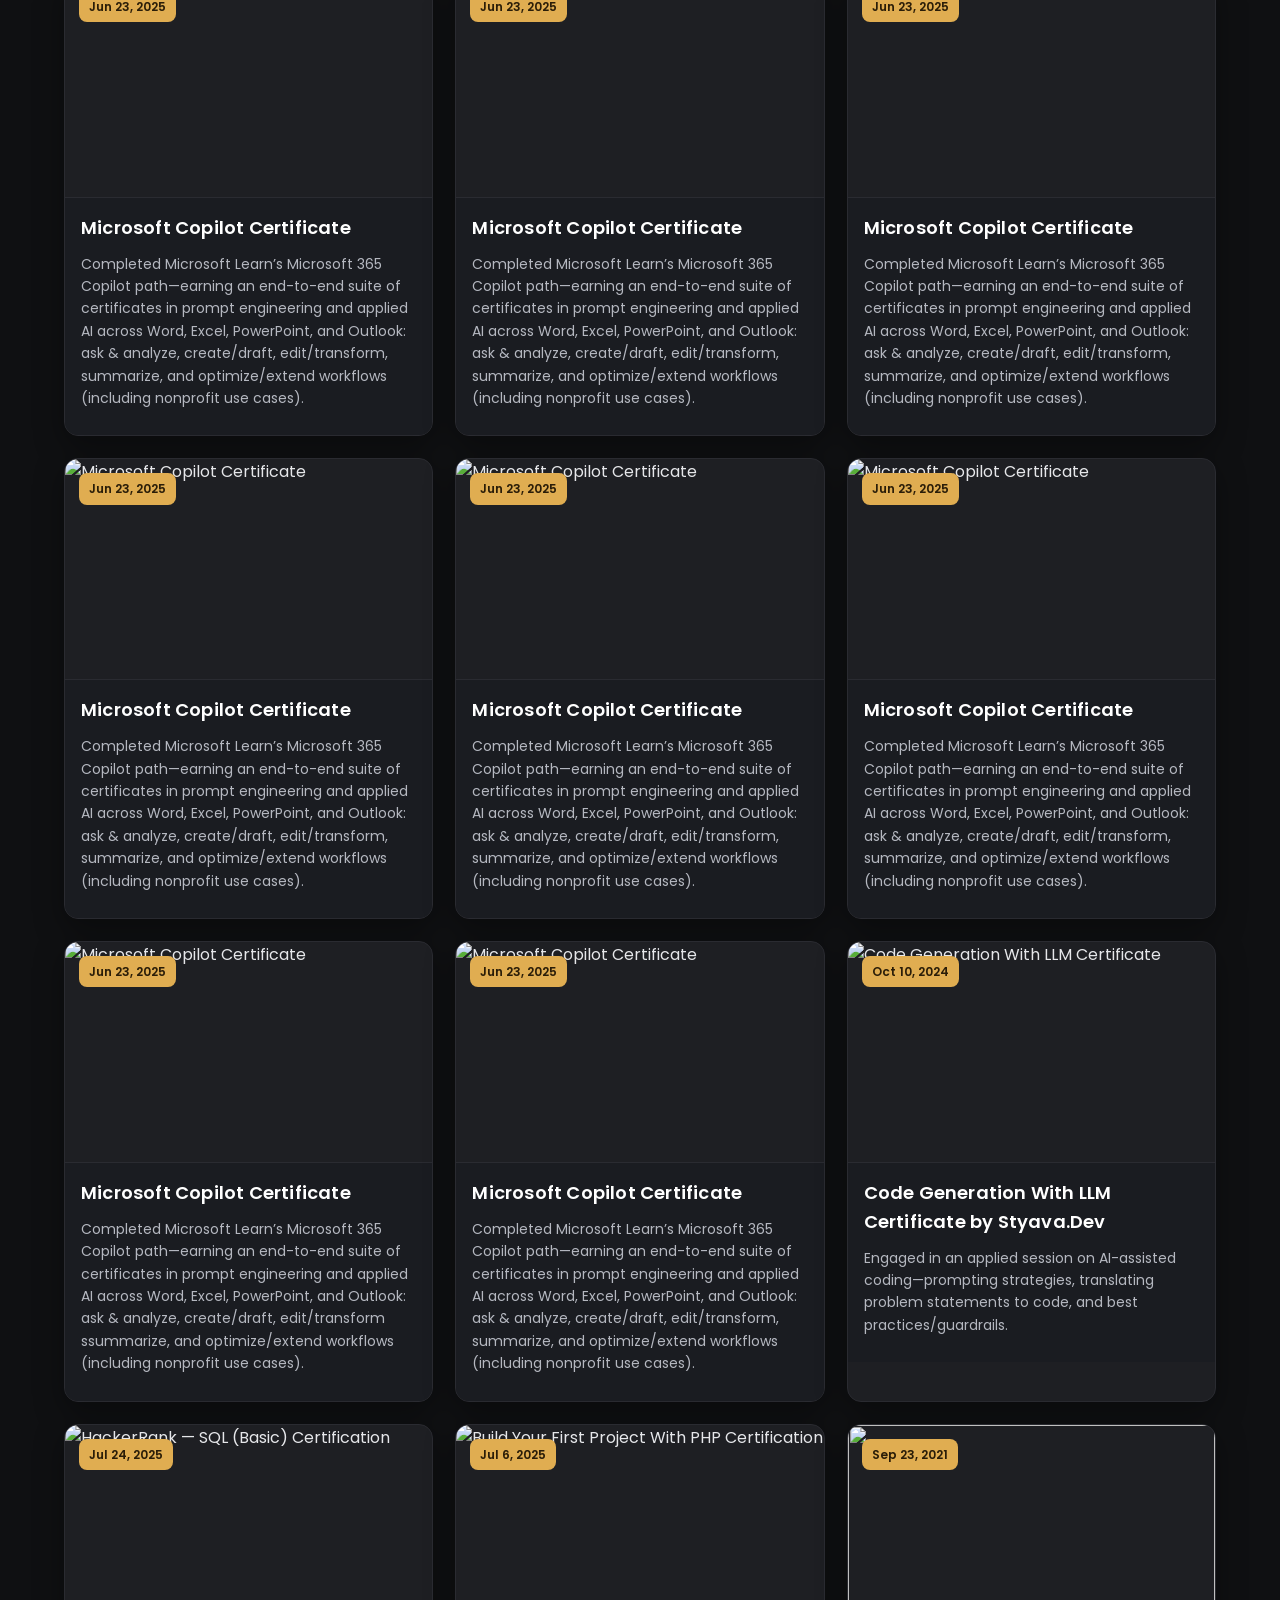
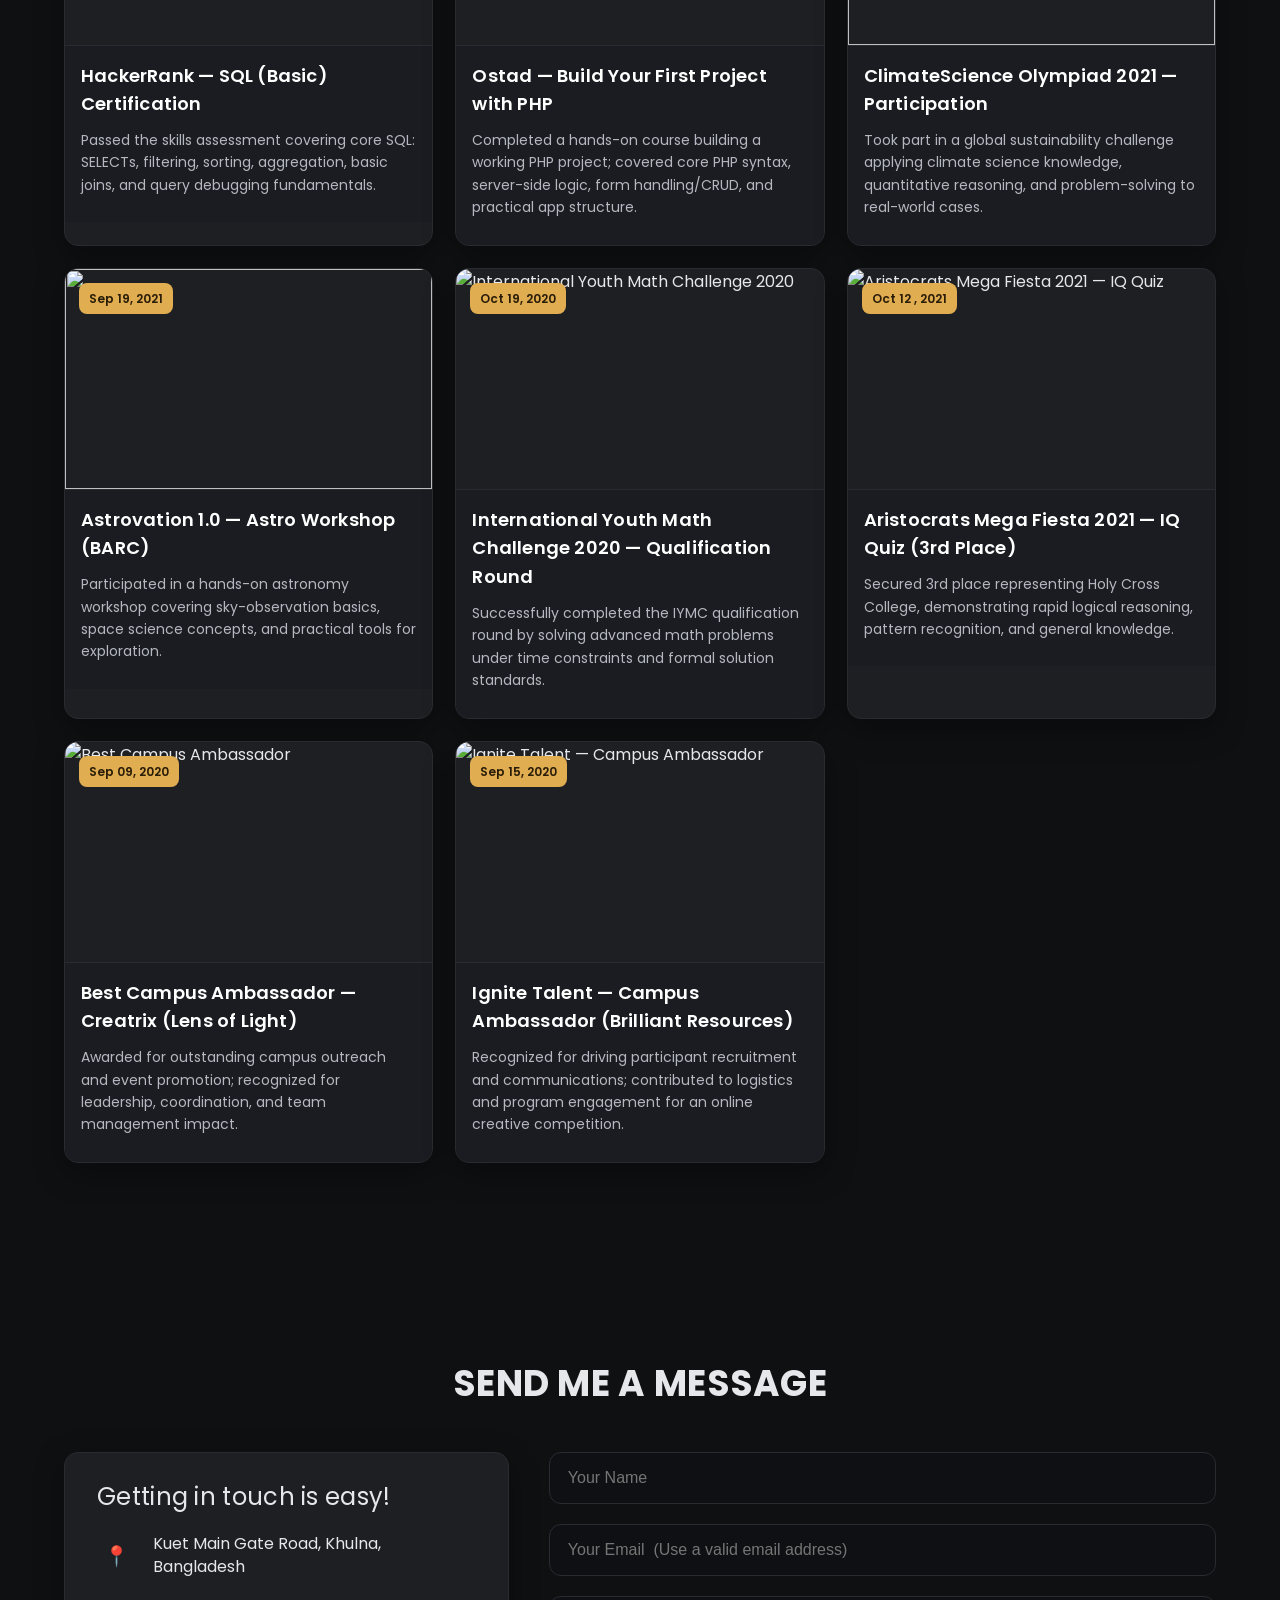
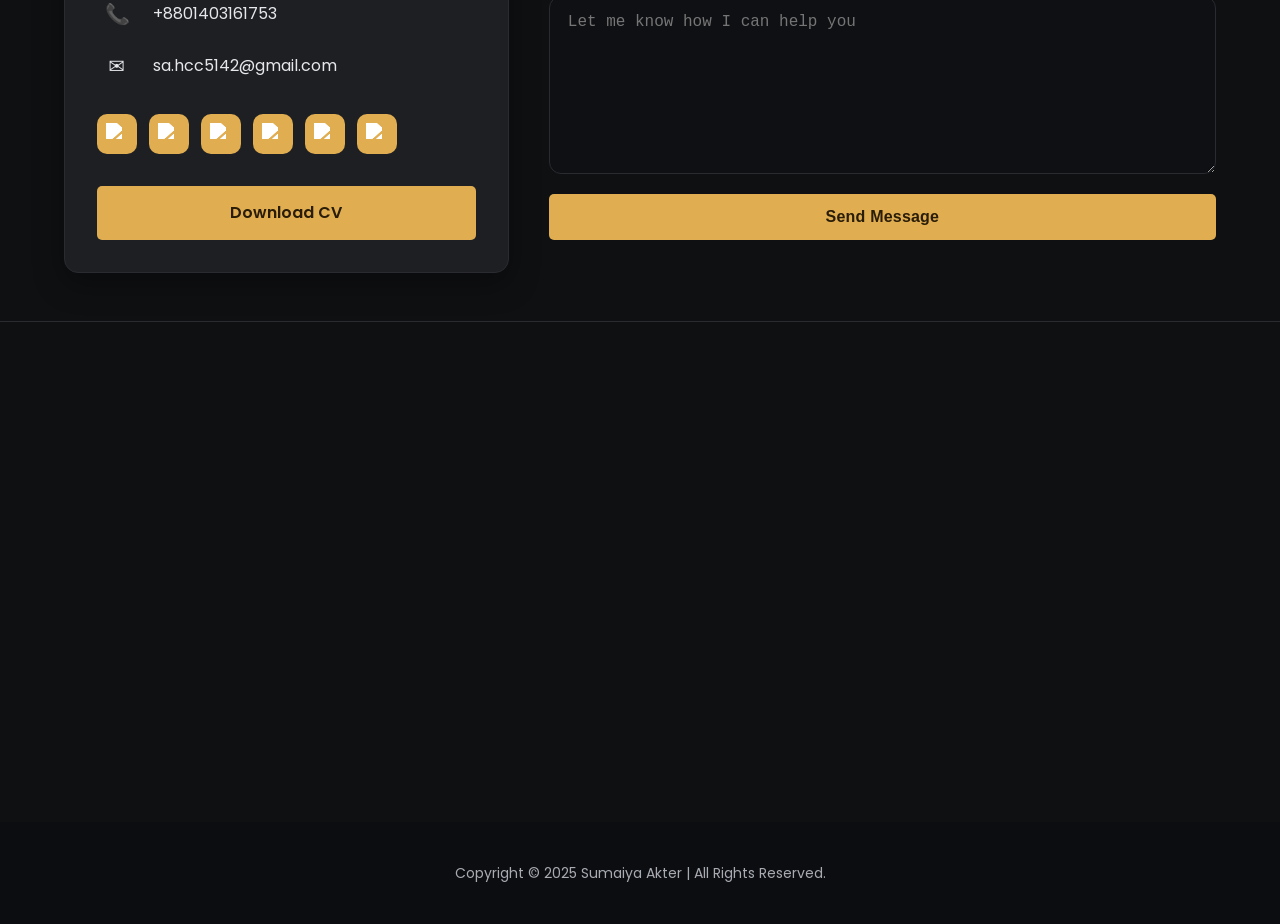
==== commit 57d7ad8b: "Add files via upload Removed the "Teams" section (planning to add "personal interest" section later " ====
--- a/index.html
+++ b/index.html
@@ -417,70 +417,6 @@
     </div>
   </section>
 
-  <!-- ===== Team ===== -->
-  <section class="section" id="team">
-    <div class="container">
-      <header class="section-head">
-        <h2>Team Showcase</h2>
-        <p class="section-sub">Lorem ipsum dolor sit amet, consectetur adipisicing elit.</p>
-      </header>
-
-      <div class="team-grid">
-        <!-- 4 members -->
-        <article class="member">
-          <img src="https://images.unsplash.com/photo-1547425260-76bcadfb4f2c?q=80&w=1200&auto=format&fit=crop" alt="Marina Mojo">
-          <div class="member-info">
-            <h3>Marina Mojo</h3>
-            <p>Developer</p>
-            <div class="social">
-              <a href="#" aria-label="Facebook" class="fb" title="Facebook"></a>
-              <a href="#" aria-label="Twitter" class="tw" title="Twitter"></a>
-              <a href="#" aria-label="Instagram" class="ig" title="Instagram"></a>
-            </div>
-          </div>
-        </article>
-
-        <article class="member">
-          <img src="https://images.unsplash.com/photo-1568605114967-8130f3a36994?q=80&w=1200&auto=format&fit=crop" alt="Ayoub Fennouni">
-          <div class="member-info">
-            <h3>Ayoub Fennouni</h3>
-            <p>Logo Expert</p>
-            <div class="social">
-              <a href="#" class="fb" aria-label="Facebook"></a>
-              <a href="#" class="tw" aria-label="Twitter"></a>
-              <a href="#" class="ig" aria-label="Instagram"></a>
-            </div>
-          </div>
-        </article>
-
-        <article class="member">
-          <img src="https://images.unsplash.com/photo-1506794778202-cad84cf45f1d?q=80&w=1200&auto=format&fit=crop" alt="Mark Linomi">
-          <div class="member-info">
-            <h3>Mark Linomi</h3>
-            <p>Marketer</p>
-            <div class="social">
-              <a href="#" class="fb" aria-label="Facebook"></a>
-              <a href="#" class="tw" aria-label="Twitter"></a>
-              <a href="#" class="ig" aria-label="Instagram"></a>
-            </div>
-          </div>
-        </article>
-
-        <article class="member">
-          <img src="https://images.unsplash.com/photo-1544005316-04ce1f7bfae9?q=80&w=1200&auto=format&fit=crop" alt="Amira Yerden">
-          <div class="member-info">
-            <h3>Amira Yerden</h3>
-            <p>UI/UX Designer</p>
-            <div class="social">
-              <a href="#" class="fb" aria-label="Facebook"></a>
-              <a href="#" class="tw" aria-label="Twitter"></a>
-              <a href="#" class="ig" aria-label="Instagram"></a>
-            </div>
-          </div>
-        </article>
-      </div>
-    </div>
-  </section>
 
   <!-- ===== Certificates ===== -->
   <section class="section" id="certificates">
--- a/styles.css
+++ b/styles.css
@@ -257,7 +257,6 @@
 }
 
 /* ===== Focus ===== */
-/* ===== Focus (Janemon-like services) ===== */
 .focus-grid{
   display:grid;
   grid-template-columns:repeat(3, 1fr);  /* full-width 3 columns */
@@ -269,7 +268,7 @@
   border:0; border-radius:0; box-shadow:none;  /* remove card look */
   padding:36px 24px;
   text-align:center;
-
+  transition: background .25s ease;
   /* equal feel regardless of text length */
   min-height:210px;
   display:flex; flex-direction:column; align-items:center; justify-content:center;
@@ -277,14 +276,27 @@
 
 .focus-card .icon{width:46px; height:46px; margin:0 auto 14px}
 .focus-card .icon svg{width:100%; height:100%; fill:var(--accent)}
-.focus-card h3{margin:0 0 8px; font-size:18px; font-weight:600}
+/*  PNG icon support */
+.focus-card .icon img{width:100%; height:100%; object-fit:contain;
+  transition: transform .28s ease, filter .28s ease, opacity .28s ease;}
+.focus-card h3{margin:0 0 8px; font-size:18px; font-weight:600; transition: color .25s ease, transform .25s ease}
 .focus-card p{
   margin:0 auto; color:#c6c8d1; font-size:14px; line-height:1.6;
-  max-width:360px;
-}
-
+  max-width:360px; transition: color .25s ease, opacity .25s ease;
+}
+.focus-card:hover{ background: rgba(255,255,255,.02); }
 /* subtle icon motion on hover (demo has a very light effect) */
-.focus-card:hover .icon svg{transform:translateY(-2px); transition:transform .25s}
+.focus-card:hover .icon svg, .focus-card:hover .icon img{
+     transform: translateY(-4px) scale(1.06);
+     filter: drop-shadow(0 6px 12px rgba(224,173,81,.25));
+}
+.focus-card:hover h3{ color:#fff; transform: translateY(-1px); }
+.focus-card:hover p{ color:#d7d9e0; }
+.focus-card:focus-within{ background: rgba(255,255,255,.02); }
+.focus-card:focus-within .icon svg,
+.focus-card:focus-within .icon img{ transform: translateY(-4px) scale(1.06); filter: drop-shadow(0 6px 12px rgba(224,173,81,.25)); }
+.focus-card:focus-within h3{ color:#fff; transform: translateY(-1px); }
+.focus-card:focus-within p{ color:#d7d9e0; }
 
 /* Draw the thin separators (desktop: 3 columns x 2 rows) */
 .focus-grid .focus-card:nth-child(3n+2),
@@ -307,7 +319,11 @@
   }
   .focus-grid .focus-card:first-child{ border-top:0; }
 }
-
+@media (prefers-reduced-motion: reduce){
+   .focus-card *, .focus-card:hover *{
+     transition: none !important; transform: none !important; filter: none !important;
+   }
+ }
 
 /* ===== Stats ===== */
 .stats{position:relative; padding:64px 0}
@@ -493,24 +509,6 @@
 .timeline p:last-child{margin-bottom:0}
 @media (max-width: 900px){.resume-grid{grid-template-columns:1fr}}
 
-/* ===== Team ===== */
-.team-grid{display:grid; grid-template-columns:repeat(4,1fr); gap:20px}
-.member{
-  background:var(--card); border:1px solid var(--line); border-radius:14px; overflow:hidden; box-shadow:var(--shadow)
-}
-.member img{width:100%; height:260px; object-fit:cover; display:block}
-.member-info{padding:16px}
-.member-info h3{margin:0 0 4px}
-.member-info p{margin:0 0 10px; color:#c2c5ce}
-.social{display:flex; gap:10px}
-.social a{
-  width:36px; height:36px; border-radius:8px; display:inline-block; background:#101116; border:1px solid var(--line)
-}
-.social a.fb{background-image: url("data:image/svg+xml,%3Csvg viewBox='0 0 24 24' fill='%23e0ad51' xmlns='http://www.w3.org/2000/svg'%3E%3Cpath d='M13 22v-9h3l1-4h-4V7a1 1 0 0 1 1-1h3V2h-3a5 5 0 0 0-5 5v2H6v4h3v9h4z'/%3E%3C/svg%3E"); background-repeat:no-repeat; background-position:center}
-.social a.tw{background-image: url("data:image/svg+xml,%3Csvg viewBox='0 0 24 24' fill='%23e0ad51' xmlns='http://www.w3.org/2000/svg'%3E%3Cpath d='M22 5.9c-.7.3-1.4.5-2.1.6.8-.5 1.3-1.2 1.6-2.1-.7.4-1.6.8-2.4 1-1.4-1.5-3.8-1.6-5.3-.1-1.1 1-1.5 2.6-1 4C9.3 9.2 6.3 7.7 4.3 5.1c-.9 1.7-.4 3.8 1.2 4.9-.6 0-1.1-.2-1.6-.5 0 1.9 1.3 3.6 3.1 4-.5.1-1 .2-1.5.1.4 1.6 1.9 2.8 3.6 2.8-1.4 1.2-3.1 1.8-4.9 1.8H3c1.8 1.2 3.8 1.8 5.9 1.8 7 0 10.9-5.8 10.9-10.9v-.5c.8-.5 1.4-1.2 2-2.1z'/%3E%3C/svg%3E")}
-.social a.ig{background-image: url("data:image/svg+xml,%3Csvg viewBox='0 0 24 24' fill='%23e0ad51' xmlns='http://www.w3.org/2000/svg'%3E%3Cpath d='M7 2h10a5 5 0 0 1 5 5v10a5 5 0 0 1-5 5H7a5 5 0 0 1-5-5V7a5 5 0 0 1 5-5zm5 5a5 5 0 1 0 0 10 5 5 0 0 0 0-10zm6.5-.5a1.5 1.5 0 1 0 0 3 1.5 1.5 0 0 0 0-3z'/%3E%3C/svg%3E")}
-.social a{background-size:18px 18px}
-
 /* ===== certifciates ===== */
 #certificateGrid{display:grid; grid-template-columns:repeat(3,1fr); gap:22px}
 .post{
@@ -681,11 +679,6 @@
   .contact-grid{grid-template-columns:1fr; gap: 32px;}
   .contact-aside { order: 2; }
   .contact-form { order: 1; }
-}
-
-@media (max-width: 900px){
-  .about-grid{grid-template-columns:1fr}
-  .contact-grid{grid-template-columns:1fr}
 }
 
 /* ===== Footer ===== */
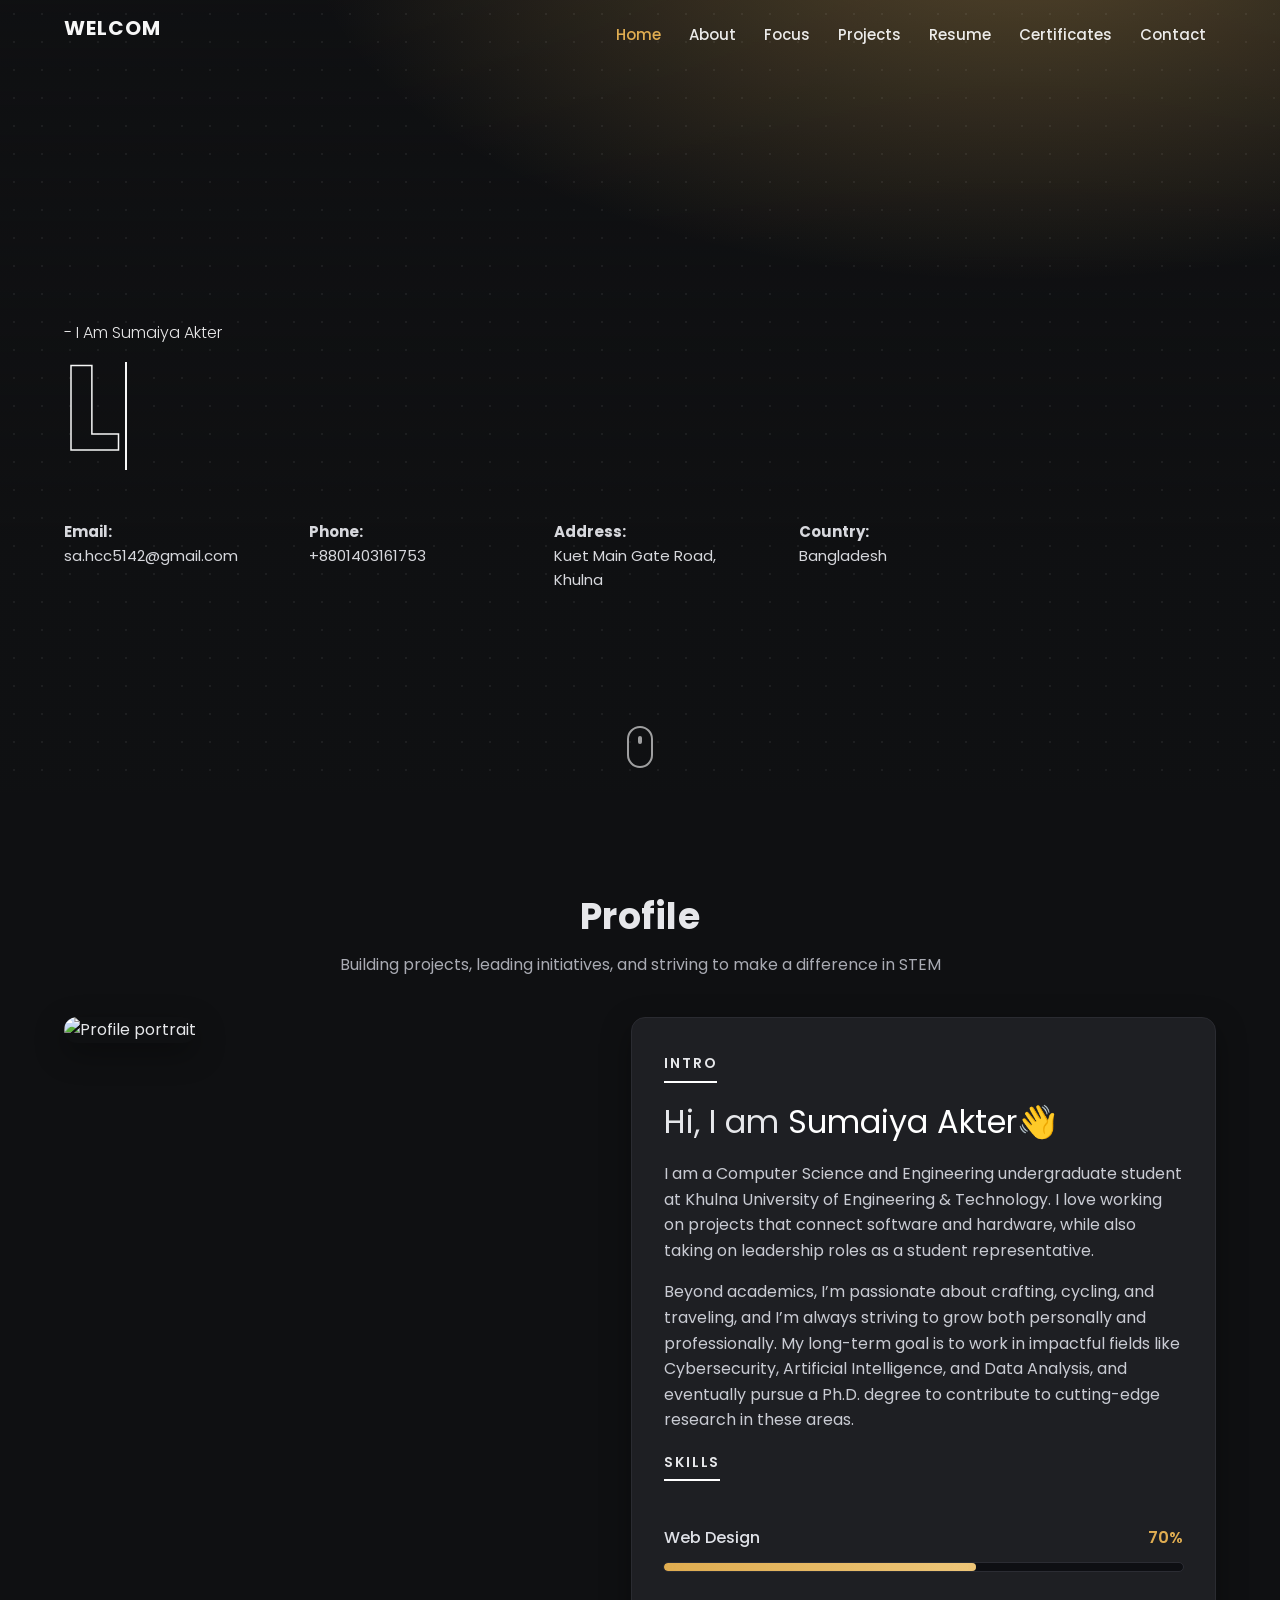
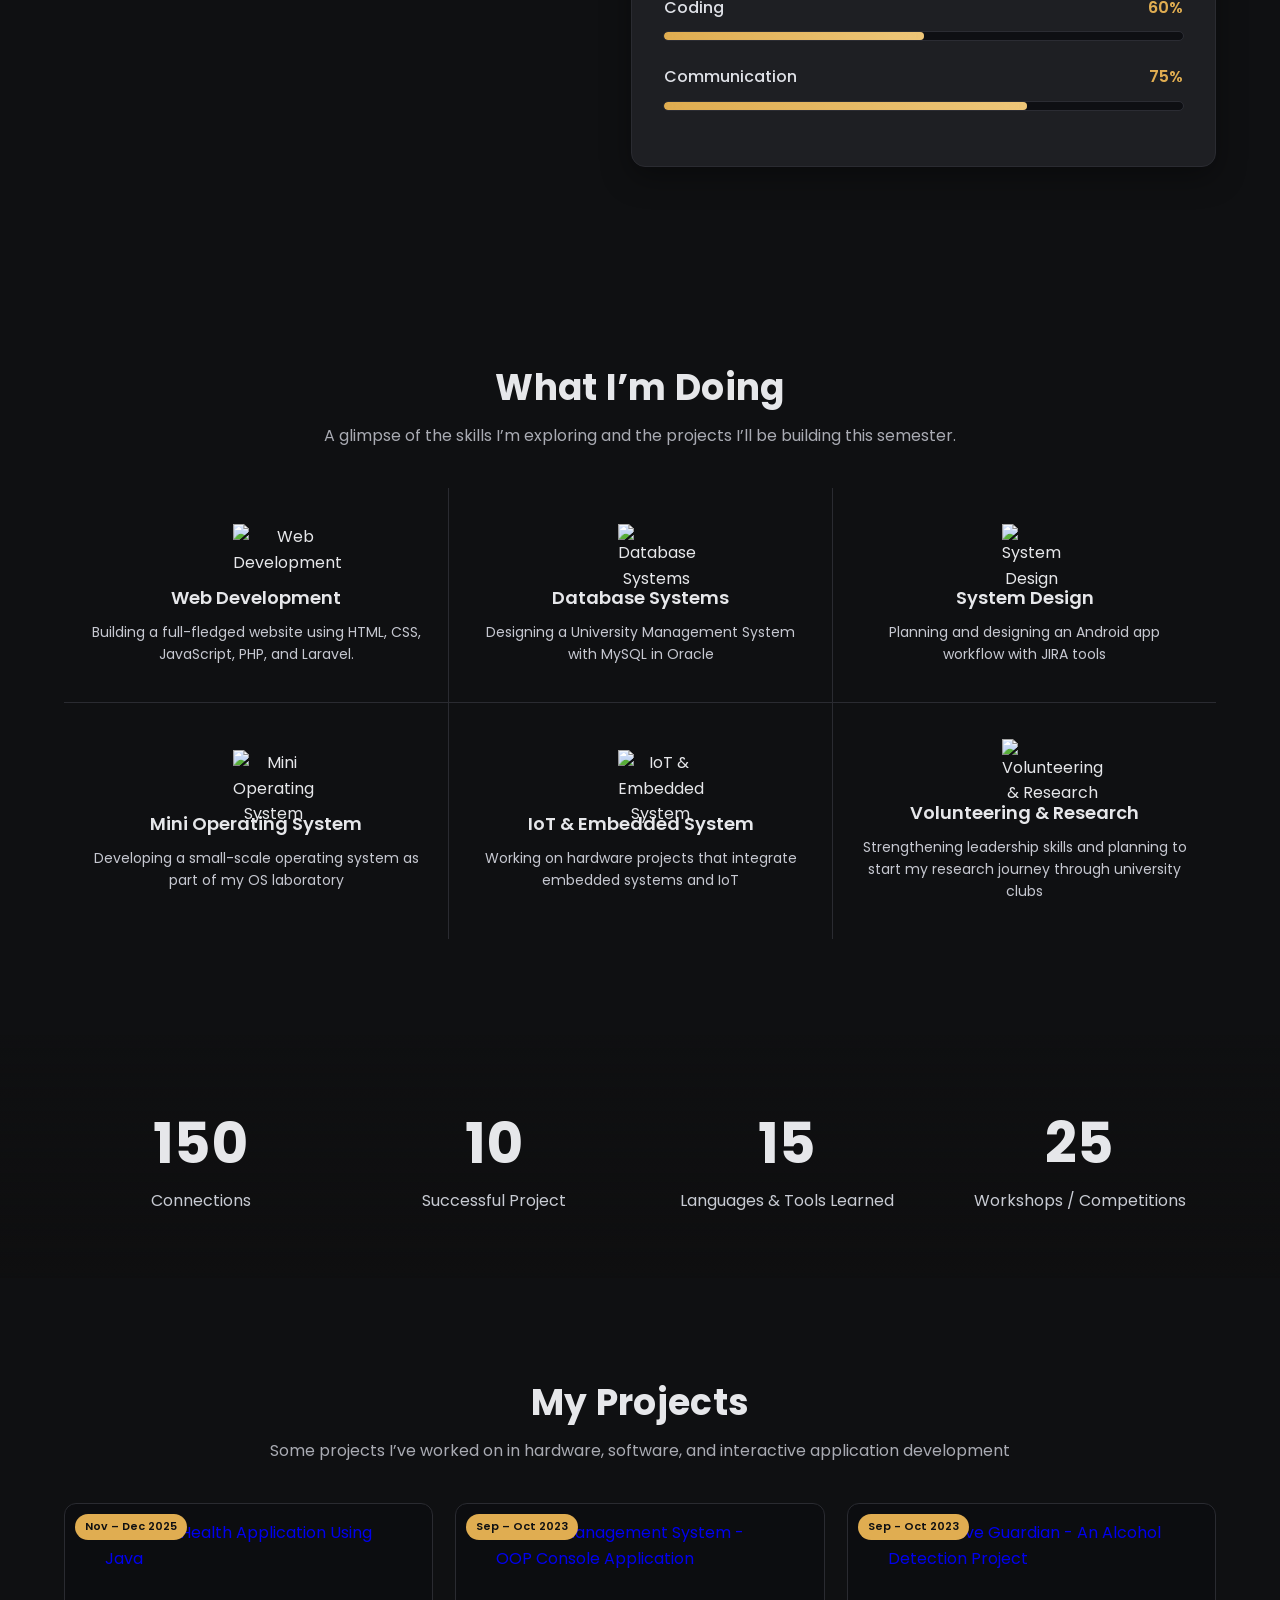
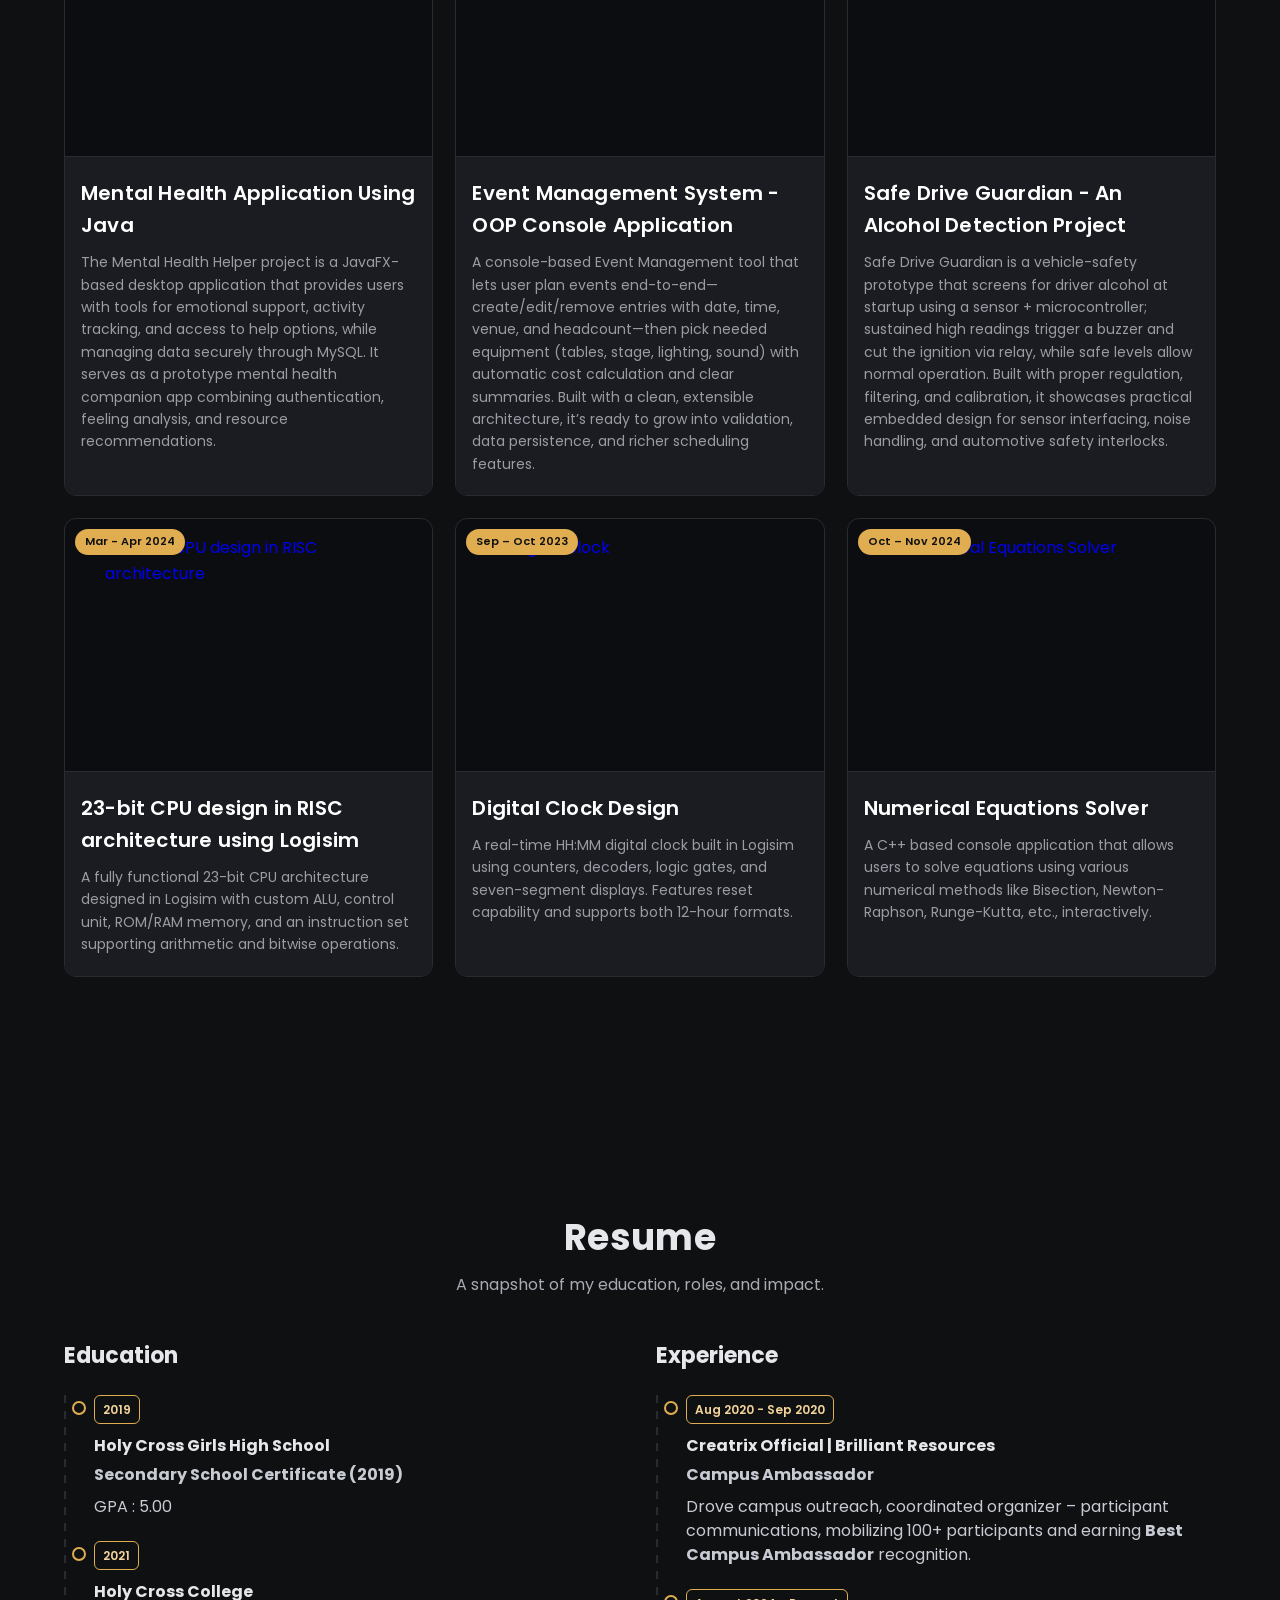
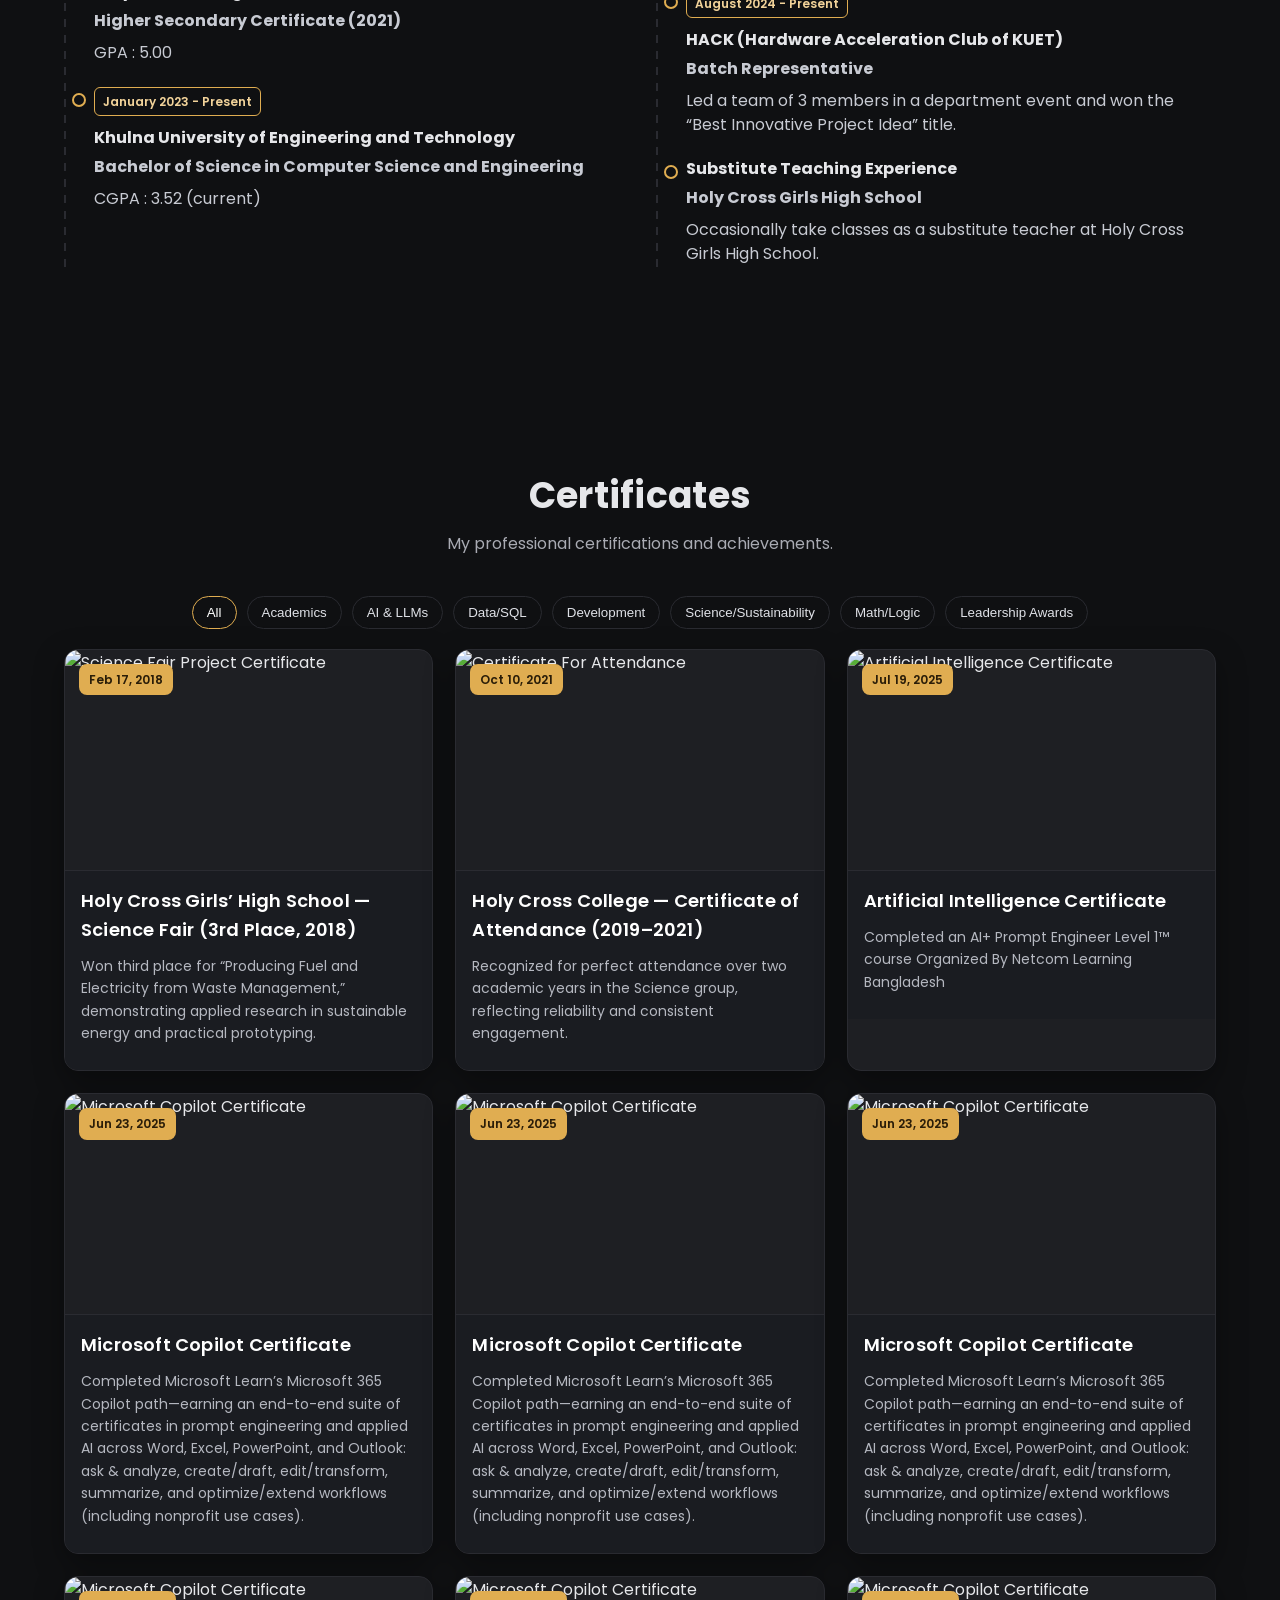
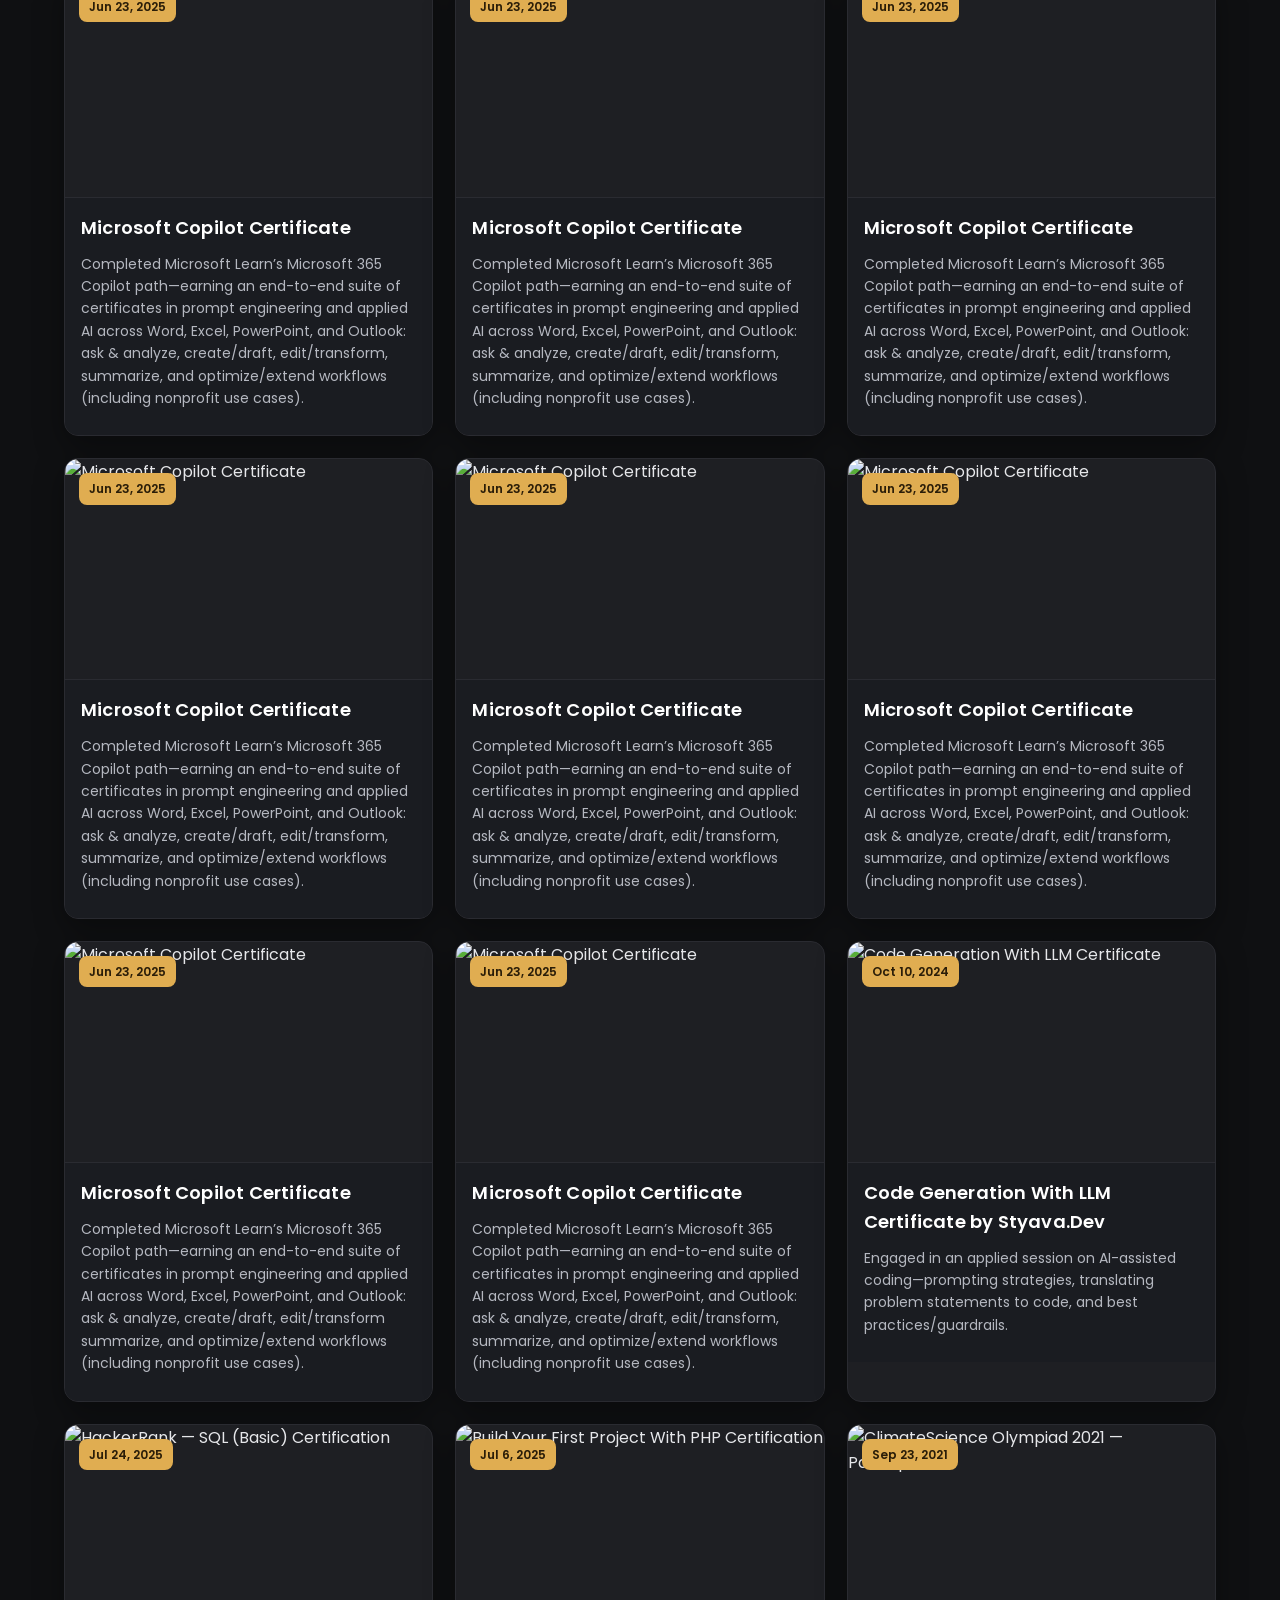
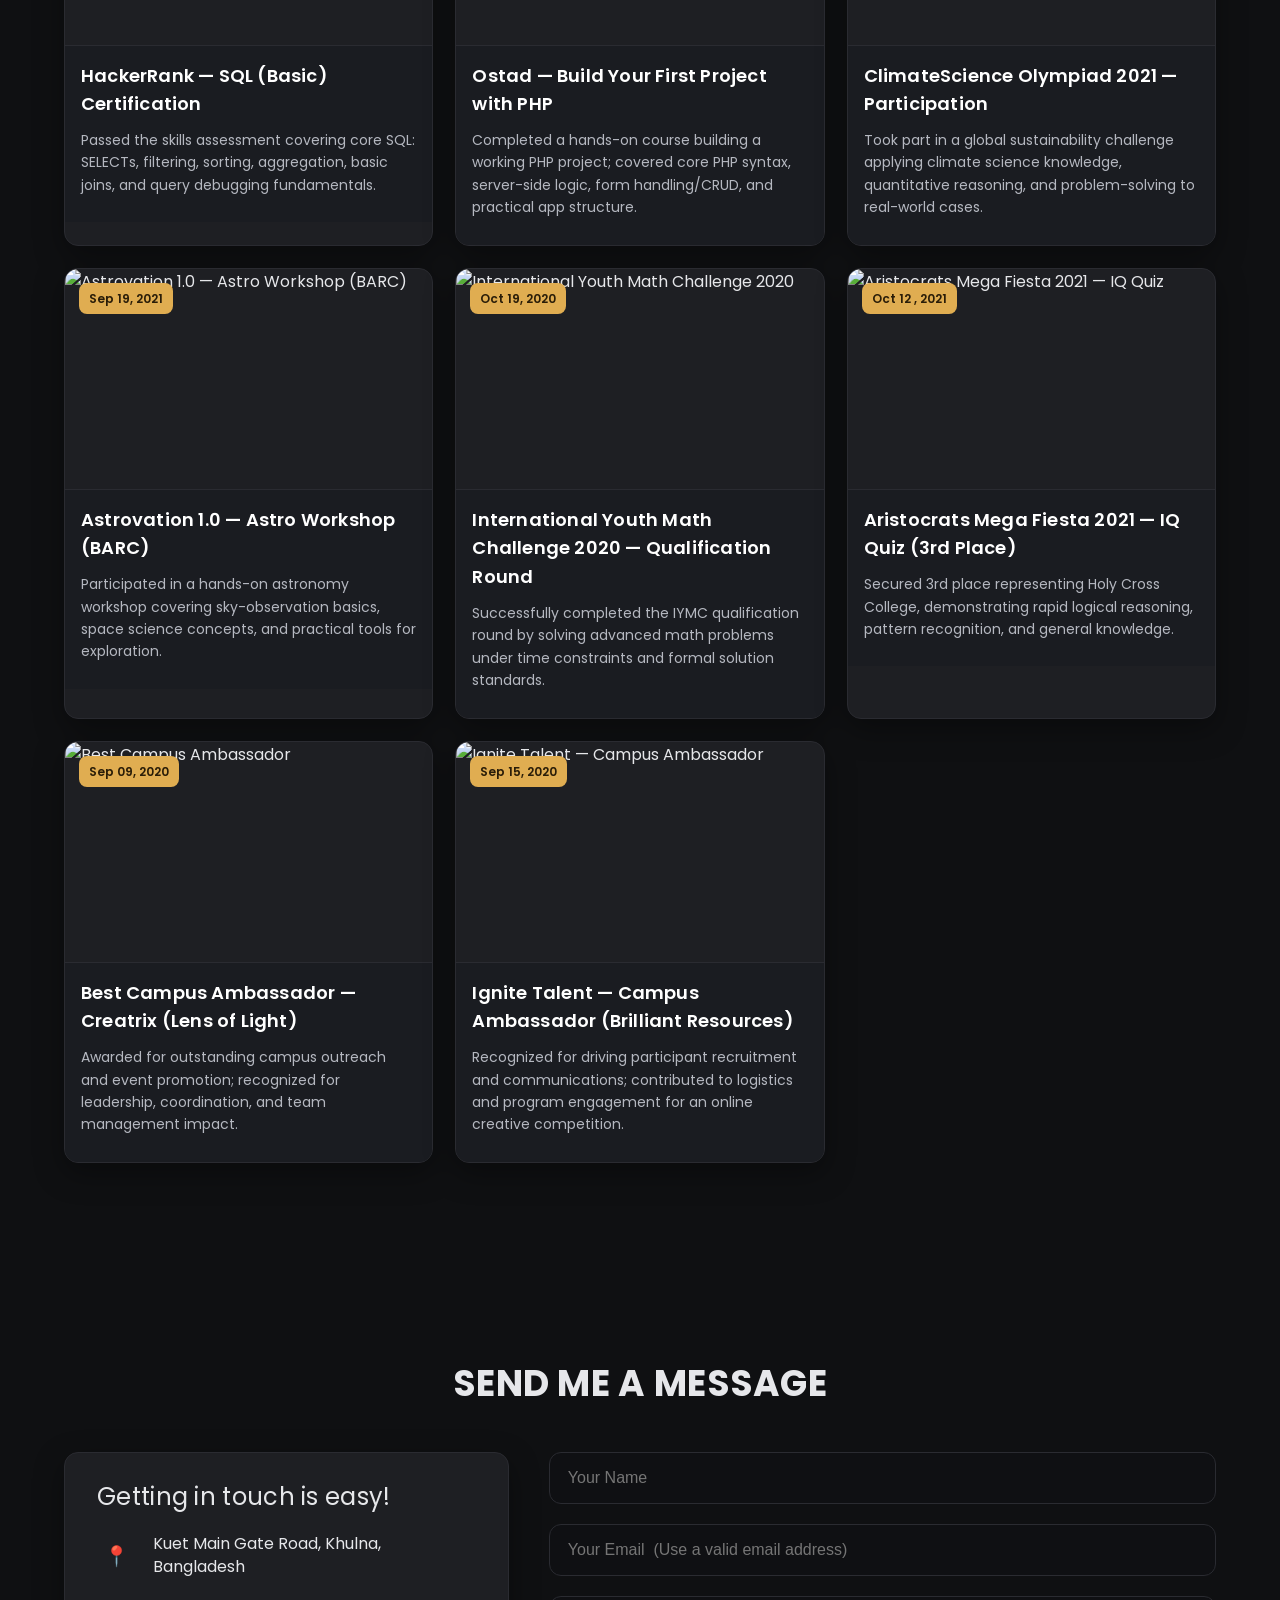
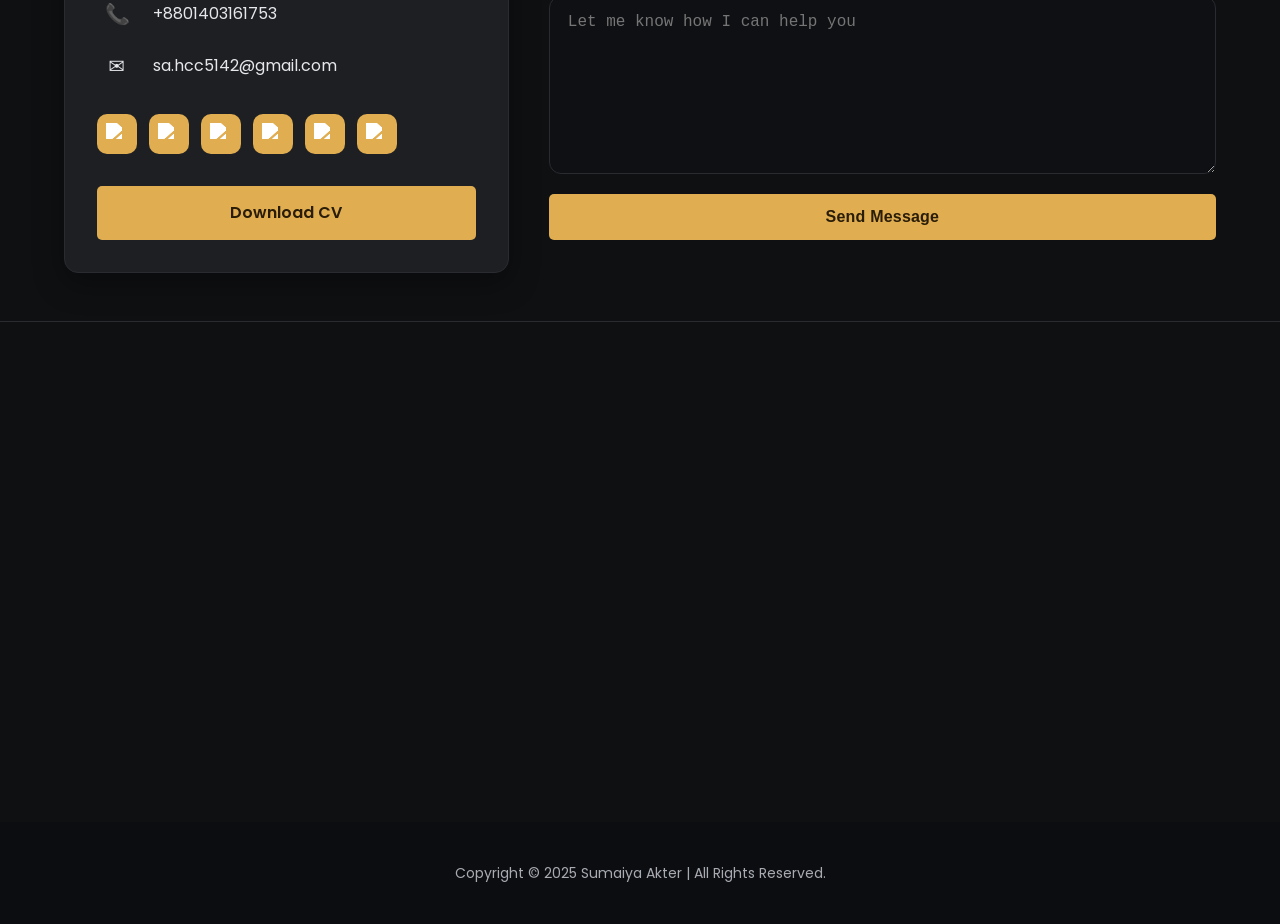
==== commit 82abb91e: "Add files via upload Removed some major inconsistencies, unused blocks, typos, and removed the two e" ====
--- a/index.html
+++ b/index.html
@@ -143,10 +143,10 @@
 
         <div class="focus-card">
           <div class="icon gold">
-            <img src="Focus_icon/database_systems.png" alt="  " width="40" height="40">
+            <img src="Focus_icon/mini_operating_system.png" alt="Mini Operating System" width="40" height="40">
           </div>
           <h3>Mini Operating System</h3>
-          <p>"Developing a small-scale operating system as part of my OS laboratory</p>
+          <p>Developing a small-scale operating system as part of my OS laboratory</p>
         </div>
 
         <div class="focus-card">
@@ -557,7 +557,7 @@
            <div class="tile-content">
             <h3>Microsoft Copilot Certificate</h3>
             <p>Completed Microsoft Learn’s Microsoft 365 Copilot path—earning an end-to-end suite of certificates in prompt engineering and applied AI across Word,
-               Excel, PowerPoint, and Outlook: ask & analyze, create/draft, edit/transform ssummarize, and optimize/extend workflows (including nonprofit use cases).</p>
+               Excel, PowerPoint, and Outlook: ask & analyze, create/draft, edit/transform summarize, and optimize/extend workflows (including nonprofit use cases).</p>
           </div>
         </a>
         <a class="post" data-cat="ai-llms" href="#" aria-label="Artificial Intelligence Certificate">
@@ -603,7 +603,7 @@
         <!-- Science/Sustainability Certificate -->
         <a class="post" data-cat="science-sustainability" href="#" aria-label="Science-Sustainability Certificate">
           <div class="badge">Sep 23, 2021</div>
-          <img src="Certificates/Certificate_ICSO.jpg" alt="">
+          <img src="Certificates/Certificate_ICSO.jpg" alt="ClimateScience Olympiad 2021 — Participation">
           <div class="tile-content">
             <h3>ClimateScience Olympiad 2021 — Participation</h3>
             <p>Took part in a global sustainability challenge applying climate science knowledge, quantitative reasoning, and problem-solving to real-world cases.</p>
@@ -612,7 +612,7 @@
         
         <a class="post" data-cat="science-sustainability" href="#" aria-label="Science-Sustainability Certificate">
           <div class="badge">Sep 19, 2021</div>
-          <img src="Certificates/Certificate_Astro_Workshop.jpg" alt="">
+          <img src="Certificates/Certificate_Astro_Workshop.jpg" alt="Astrovation 1.0 — Astro Workshop (BARC)">
           <div class="tile-content">
             <h3>Astrovation 1.0 — Astro Workshop (BARC)</h3>
             <p>Participated in a hands-on astronomy workshop covering sky-observation basics, space science concepts, and practical tools for exploration.</p>
@@ -762,17 +762,6 @@
     </div>
   </div>
 
-<!-- Project Lightbox Modal -->
-<div id="projectModal" class="lightbox">
-  <div class="lightbox-content">
-  <!--  <button class="lightbox-close" id="projectClose" aria-label="Close">&times;</button> -->
-    <span class="lightbox-close" id="projectClose">&times;</span>
-    <!-- Content you already load for the project popup -->
-    <h3 id="projectTitle"></h3>
-    <div id="projectBody" class="project-body"></div>
-  </div>
-</div>
-
   <script src="script.js" defer></script>
 </body>
 </html>
--- a/styles.css
+++ b/styles.css
@@ -438,31 +438,6 @@
 }
 @media (max-width: 980px){.project-grid{grid-template-columns:repeat(2,1fr)}}
 @media (max-width: 640px){.project-grid{grid-template-columns:1fr}}
-/* ===== Certificates (independent behavior) ===== */
-#certificateGrid .tile img{
-  width: 100%;
-  height: 220px;        /* keep a consistent image window */
-  object-fit: cover;
-  display: block;
-  transition: transform .3s ease;
-}
-
-#certificateGrid .tile:hover img{
-  transform: scale(1.03);   /* subtle zoom like before */
-}
-
-/* Optional: soft top gradient on hover over the image only */
-#certificateGrid .tile::after{
-  content:"";
-  position:absolute;
-  inset:0 0 auto 0;
-  height:220px;
-  background:linear-gradient(to bottom, rgba(0,0,0,0), rgba(0,0,0,.35));
-  opacity:0; 
-  transition:opacity .3s ease;
-  pointer-events:none;
-}
-#certificateGrid .tile:hover::after{ opacity:1; }
 
 
 /* ===== Resume ===== */
